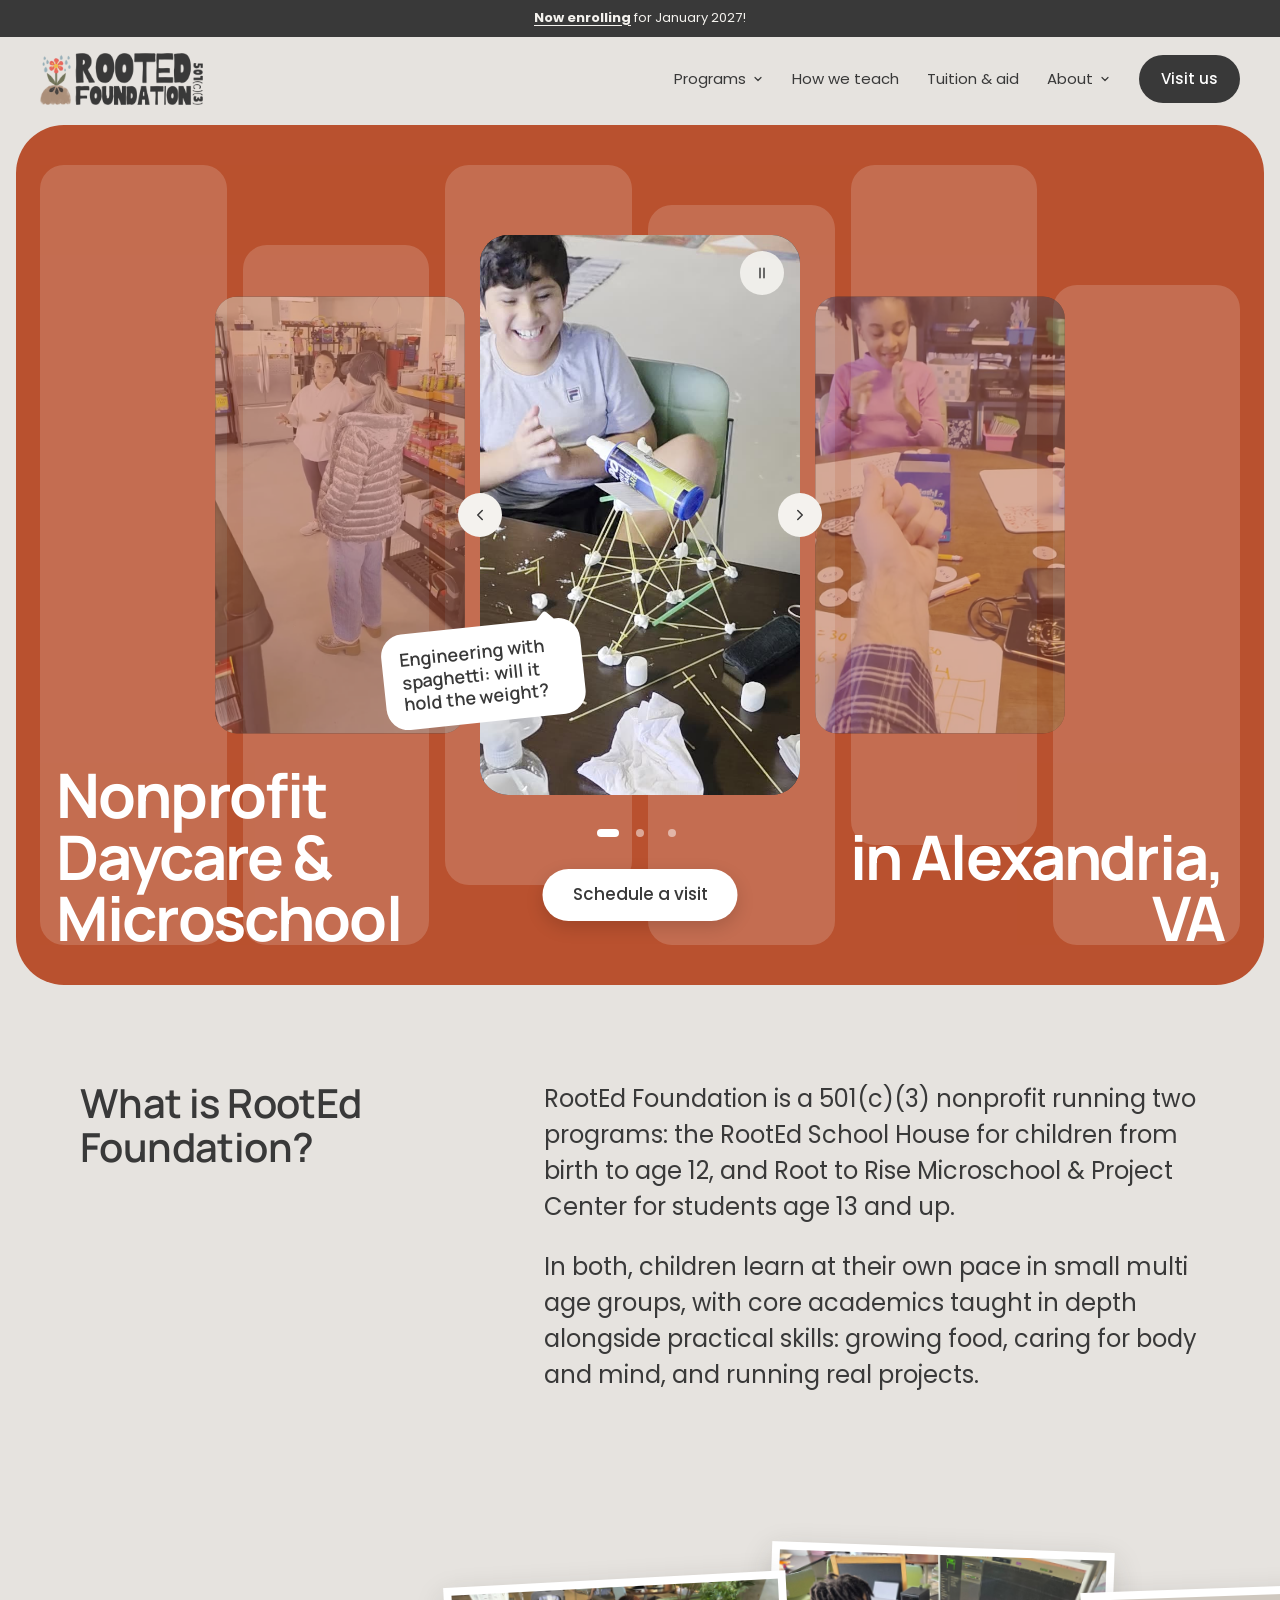
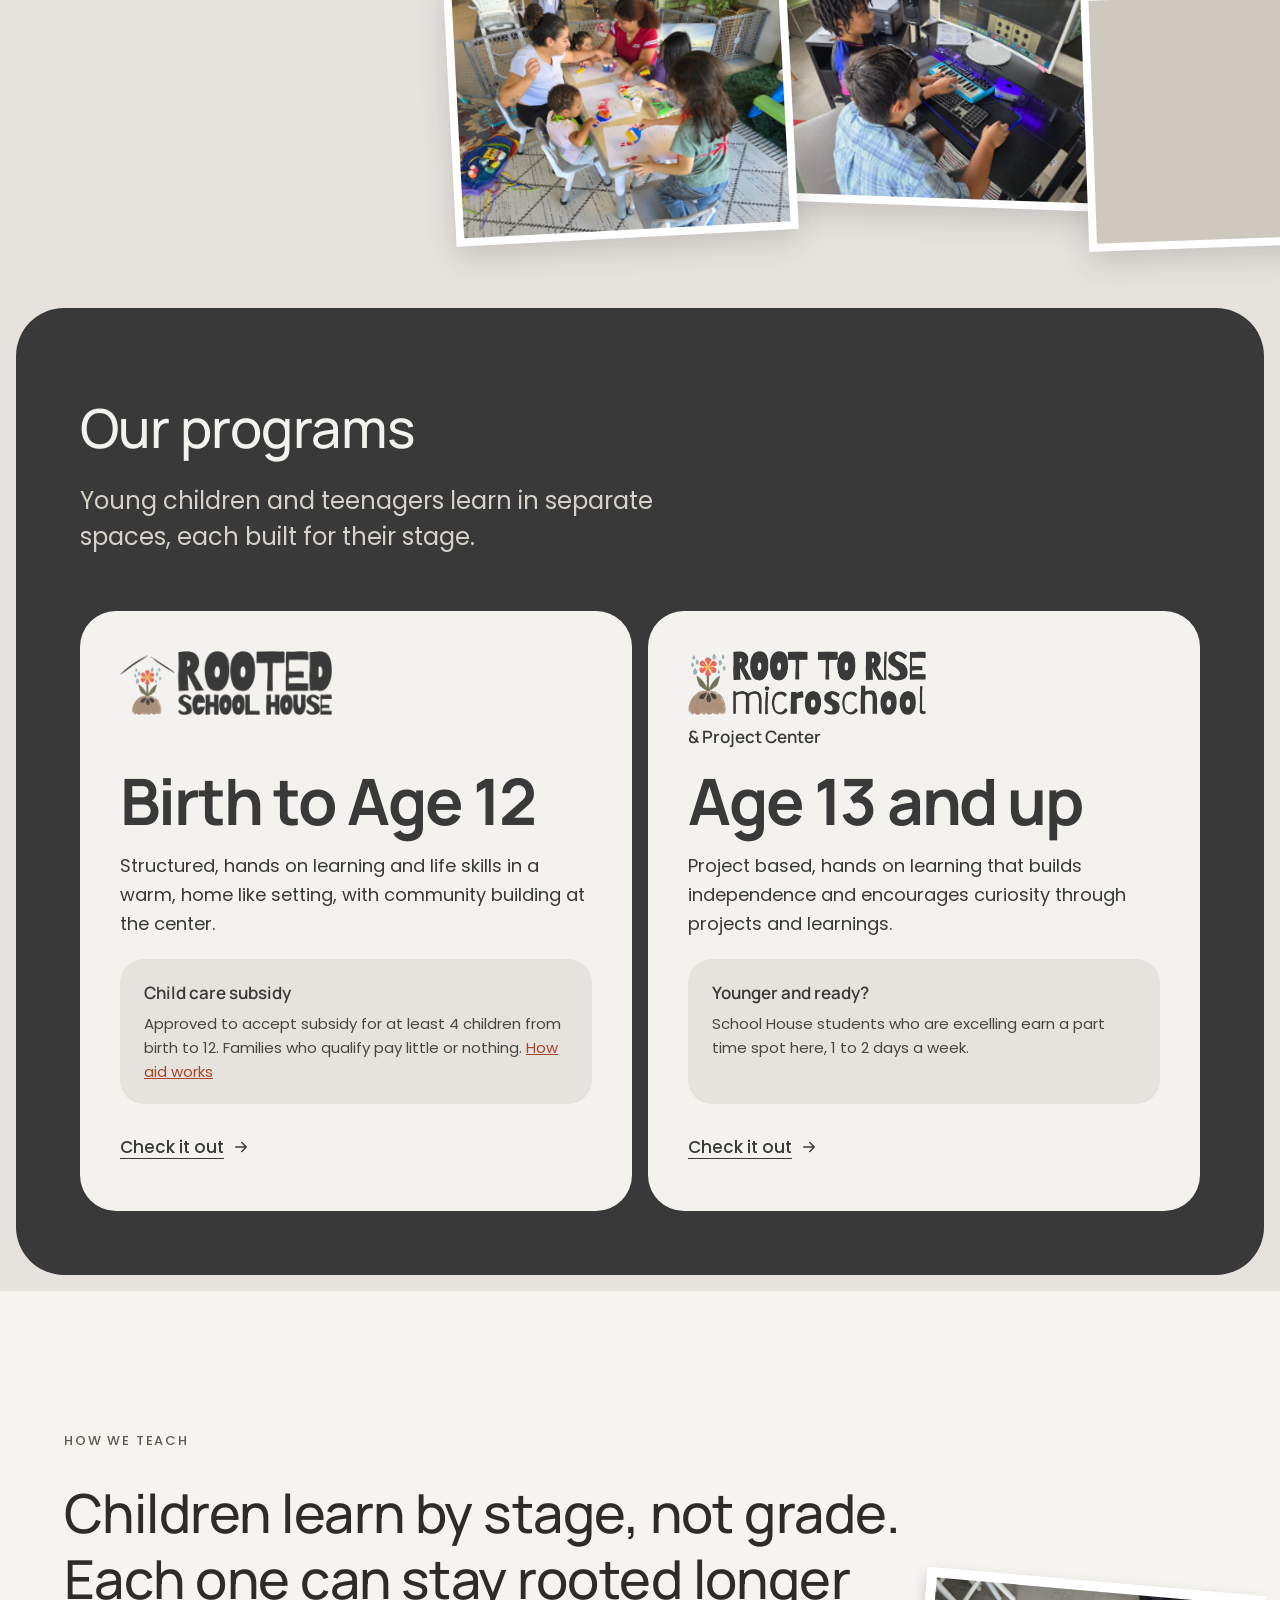
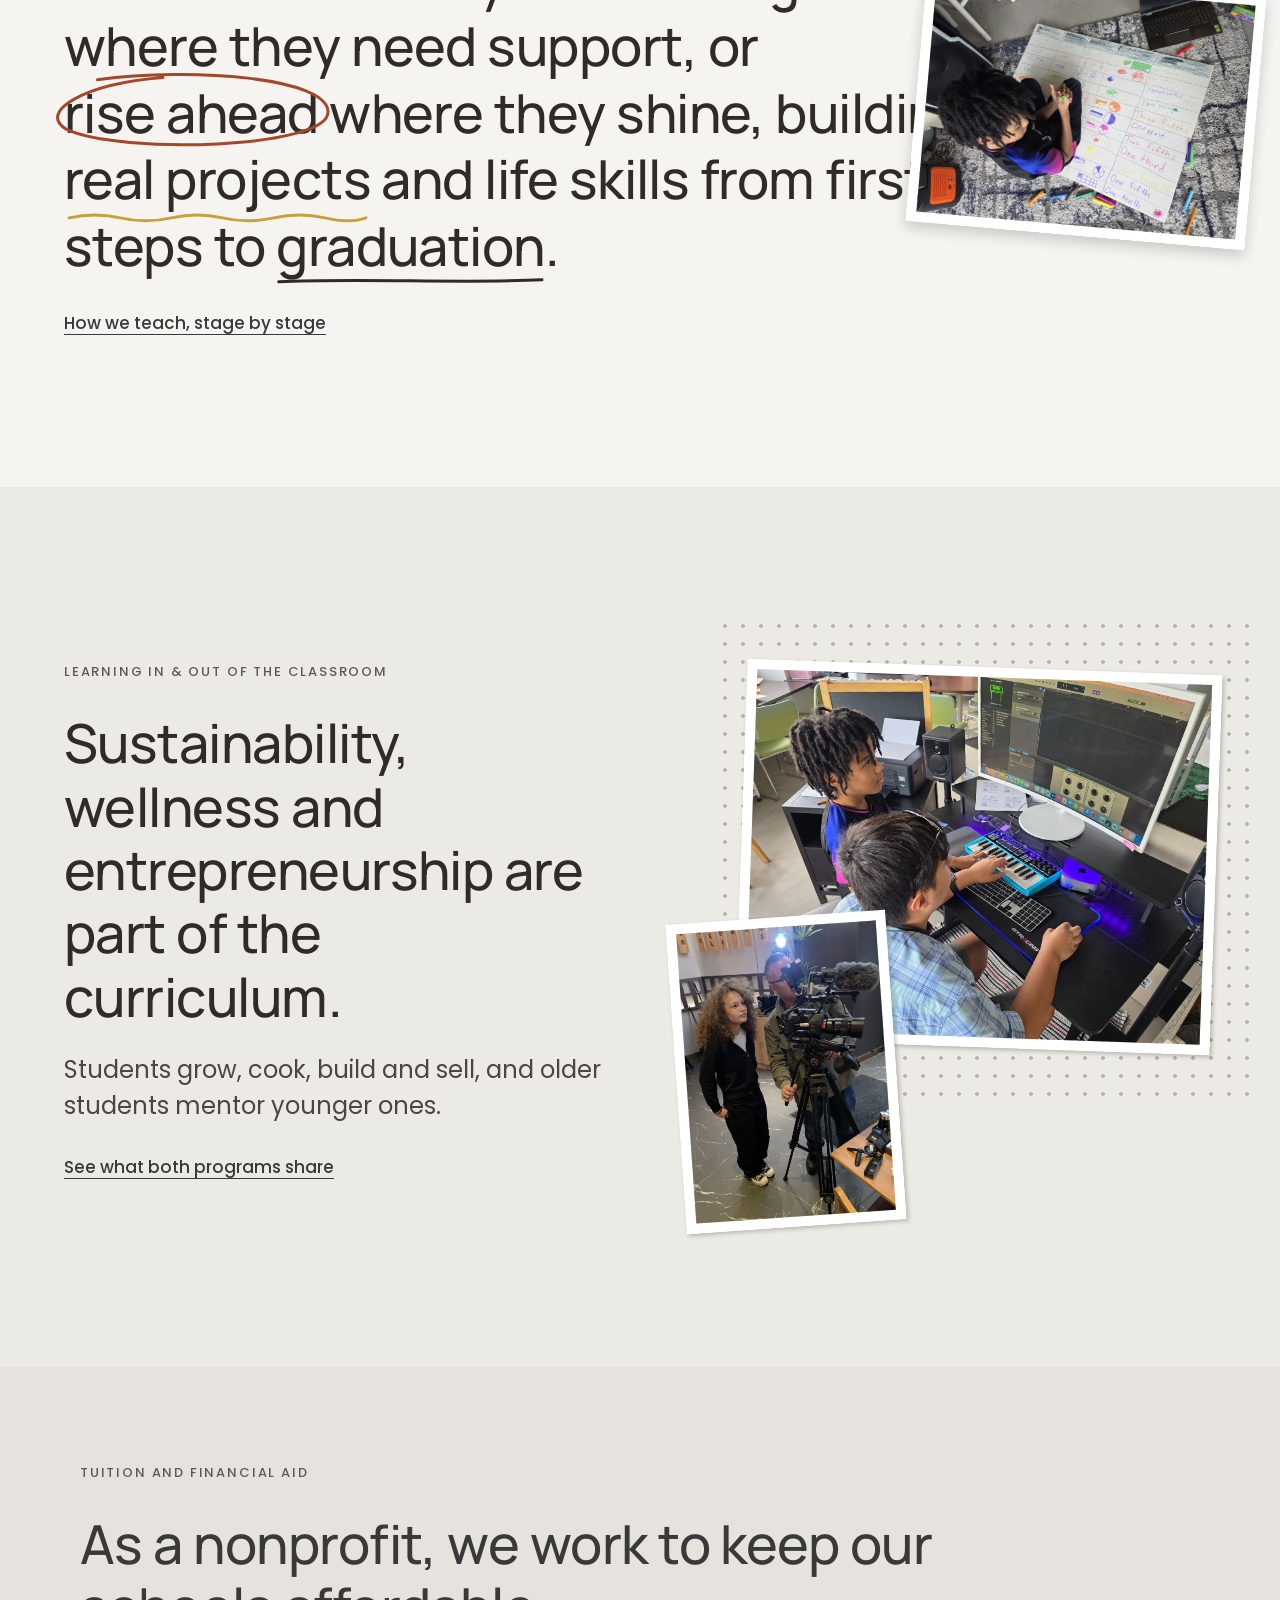
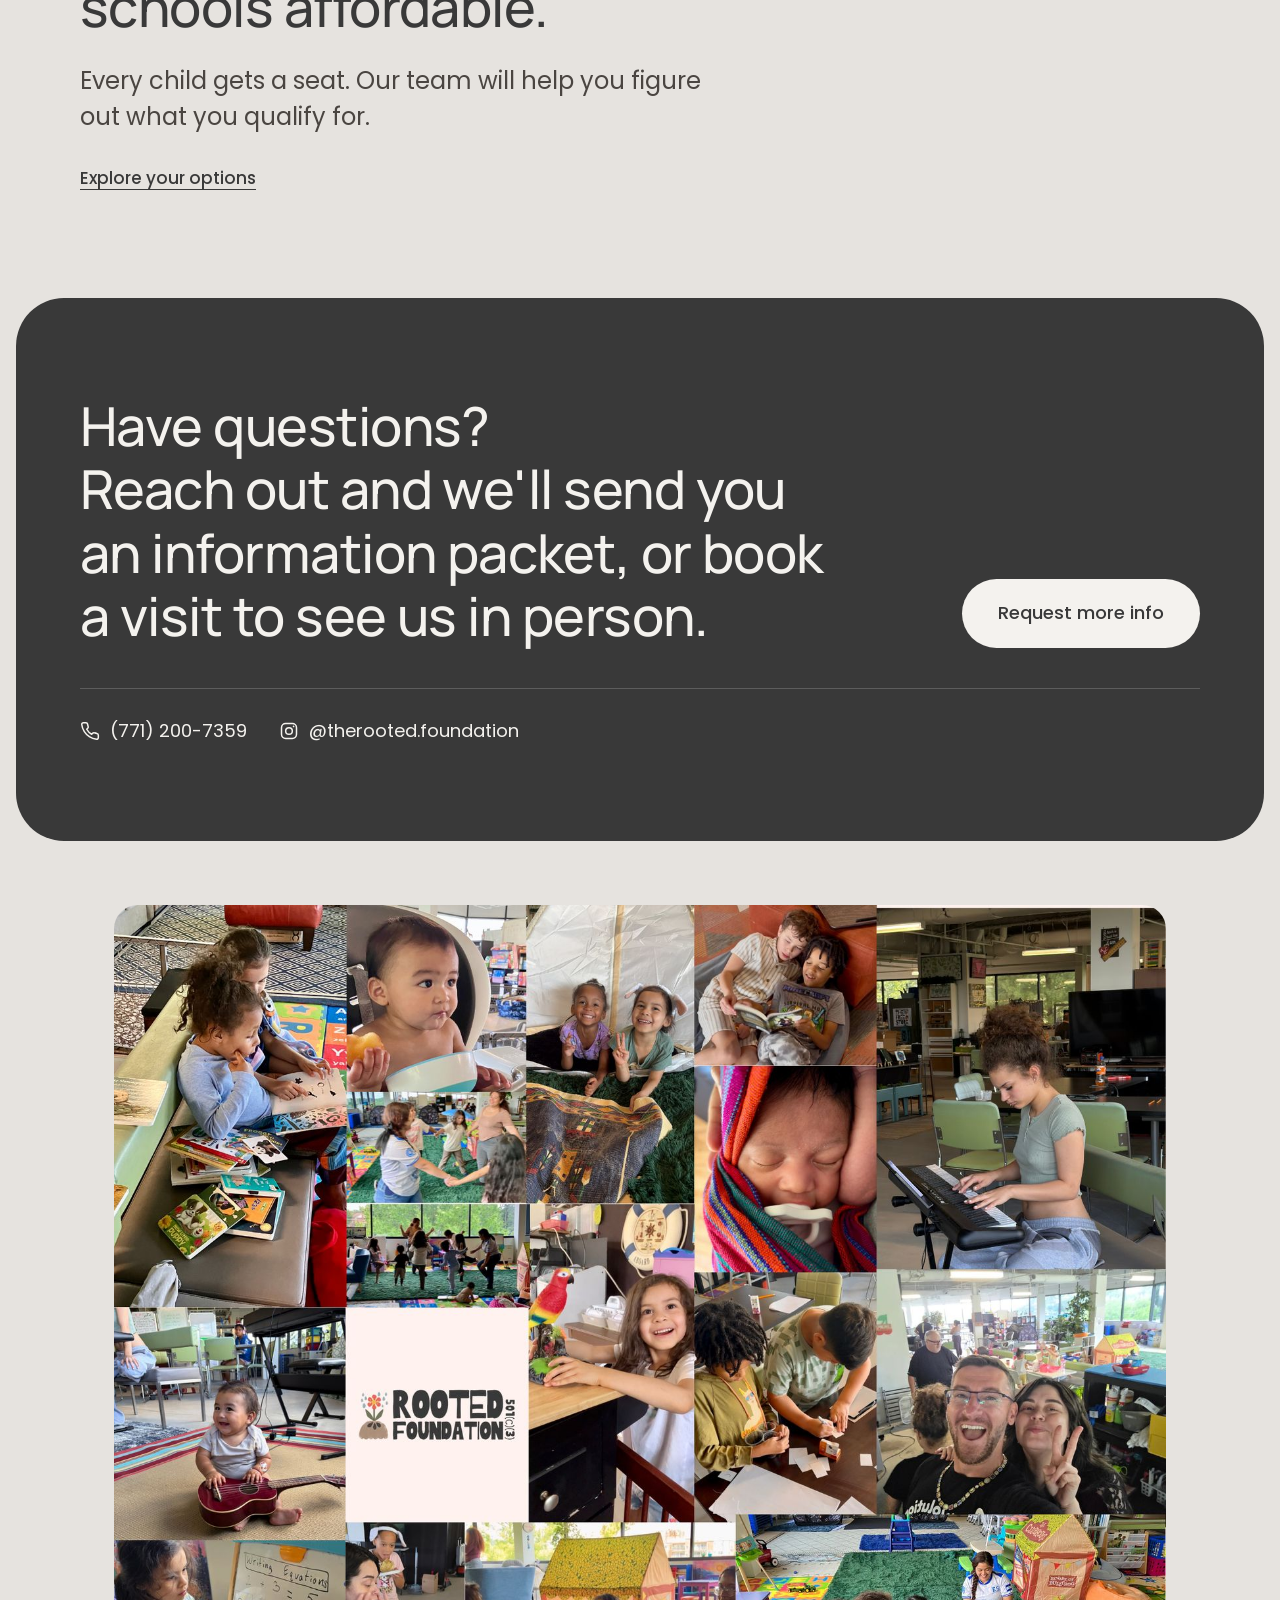
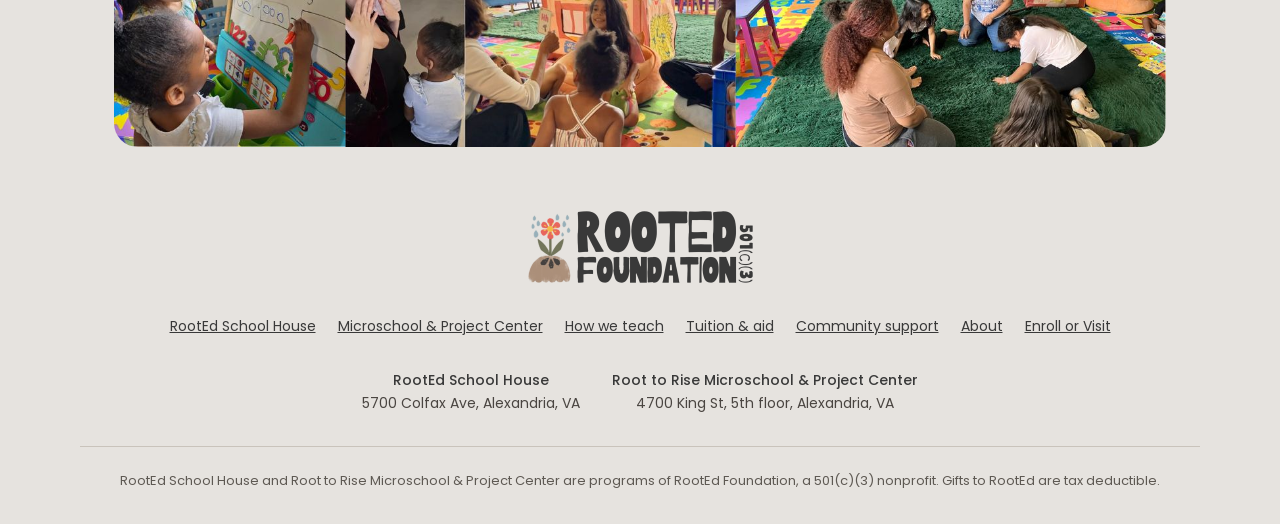
==== index.html @ 655a8e89 "Hero carousel: Community Free Store clip as the third slide Co-Authored-By: Claude Opus 5.5 <noreply" ====
<!doctype html>
<html lang="en">
<head>
<meta charset="utf-8">
<meta name="viewport" content="width=device-width, initial-scale=1">
<title>Nonprofit Daycare & Microschool in Alexandria, VA | RootEd Foundation</title>
<meta name="description" content="RootEd Foundation runs a nonprofit daycare and learning house (birth to 12) and a project-based microschool (13 and up) in Alexandria, VA. Subsidies and scholarships available. Now enrolling for January 2027.">
<link rel="canonical" href="https://rooted-foundation.org/">
<meta property="og:type" content="website">
<meta property="og:site_name" content="RootEd Foundation">
<meta property="og:locale" content="en_US">
<meta property="og:title" content="Nonprofit Daycare & Microschool in Alexandria, VA | RootEd Foundation">
<meta property="og:description" content="RootEd Foundation runs a nonprofit daycare and learning house (birth to 12) and a project-based microschool (13 and up) in Alexandria, VA. Subsidies and scholarships available. Now enrolling for January 2027.">
<meta property="og:url" content="https://rooted-foundation.org/">
<meta property="og:image" content="https://rooted-foundation.org/assets/og/home.jpg">
<meta property="og:image:width" content="1200">
<meta property="og:image:height" content="630">
<meta name="twitter:card" content="summary_large_image">
<meta name="theme-color" content="#E6E3DF">
<link rel="icon" type="image/png" href="/favicon.png">
<link rel="apple-touch-icon" href="/apple-touch-icon.png">
<link rel="preconnect" href="https://fonts.googleapis.com">
<link rel="preconnect" href="https://fonts.gstatic.com" crossorigin>
<link href="https://fonts.googleapis.com/css2?family=Manrope:wght@400;500;600;700;800&family=Poppins:wght@400;500&display=swap" rel="stylesheet">
<link rel="stylesheet" href="/site.css?v=17">
<script type="application/ld+json">
{
 "@context": "https://schema.org",
 "@graph": [
  {
   "@type": "NGO",
   "@id": "https://rooted-foundation.org/#org",
   "name": "RootEd Foundation",
   "url": "https://rooted-foundation.org/",
   "logo": "https://rooted-foundation.org/assets/foundation.png",
   "image": "https://rooted-foundation.org/assets/og/home.jpg",
   "description": "RootEd Foundation is a 501(c)(3) nonprofit in Alexandria, Virginia that runs RootEd School House (birth to 12) and Root to Rise Microschool & Project Center (13 and up).",
   "slogan": "Rooted in community. Rising in possibility.",
   "nonprofitStatus": "Nonprofit501c3",
   "areaServed": {
    "@type": "City",
    "name": "Alexandria, Virginia"
   },
   "subOrganization": [
    {
     "@id": "https://rooted-foundation.org/schoolhouse/#place"
    },
    {
     "@id": "https://rooted-foundation.org/microschool/#place"
    }
   ]
  },
  {
   "@type": [
    "ChildCare",
    "EducationalOrganization"
   ],
   "@id": "https://rooted-foundation.org/schoolhouse/#place",
   "name": "RootEd School House",
   "url": "https://rooted-foundation.org/schoolhouse/",
   "image": "https://rooted-foundation.org/assets/og/schoolhouse.jpg",
   "description": "Nonprofit daycare and learning house for children from birth to age 12 in Alexandria, VA. Montessori and Reggio Emilia inspired, opening January 4, 2027.",
   "address": {
    "@type": "PostalAddress",
    "streetAddress": "5700 Colfax Ave",
    "addressLocality": "Alexandria",
    "addressRegion": "VA",
    "addressCountry": "US"
   },
   "parentOrganization": {
    "@id": "https://rooted-foundation.org/#org"
   }
  },
  {
   "@type": "School",
   "@id": "https://rooted-foundation.org/microschool/#place",
   "name": "Root to Rise Microschool & Project Center",
   "url": "https://rooted-foundation.org/microschool/",
   "image": "https://rooted-foundation.org/assets/og/microschool.jpg",
   "description": "Project-based microschool for learners 13 and up in Alexandria, VA, run by the nonprofit RootEd Foundation.",
   "address": {
    "@type": "PostalAddress",
    "streetAddress": "4700 King St, 5th floor",
    "addressLocality": "Alexandria",
    "addressRegion": "VA",
    "addressCountry": "US"
   },
   "parentOrganization": {
    "@id": "https://rooted-foundation.org/#org"
   }
  },
  {
   "@type": "WebSite",
   "@id": "https://rooted-foundation.org/#website",
   "url": "https://rooted-foundation.org/",
   "name": "RootEd Foundation",
   "publisher": {
    "@id": "https://rooted-foundation.org/#org"
   }
  }
 ]
}
</script>
</head>
<body class="has-hero-cta">
<div class="draft"><a href="/visit/?info">Now enrolling</a> for January 2027!</div>
<div class="page">

<header class="site-header wrap">
  <a class="logo" href="/"><img src="/assets/foundation.png" alt="RootEd Foundation home" width="900" height="288"></a>
  <nav class="nav" aria-label="Main">
    <div class="nav-item has-menu">
      <button class="nav-top" type="button" aria-expanded="false" aria-controls="menu-programs">Programs <svg aria-hidden="true" width="12" height="12" viewBox="0 0 24 24" fill="none" stroke="currentColor" stroke-width="2.4" stroke-linecap="round" stroke-linejoin="round"><path d="M6 9l6 6 6-6"/></svg></button>
      <div class="nav-menu" id="menu-programs">
        <a href="/schoolhouse/"><strong>RootEd School House</strong><span>Birth to 12 · Daycare and learning house</span></a>
        <a href="/microschool/"><strong>Root to Rise Microschool &amp; Project Center</strong><span>13 and up · Project based learning</span></a>
      </div>
    </div>
    <a class="plain" href="/approach/">How we teach</a>
    <a class="plain" href="/tuition/">Tuition &amp; aid</a>
    <div class="nav-item has-menu">
      <button class="nav-top" type="button" aria-expanded="false" aria-controls="menu-about">About <svg aria-hidden="true" width="12" height="12" viewBox="0 0 24 24" fill="none" stroke="currentColor" stroke-width="2.4" stroke-linecap="round" stroke-linejoin="round"><path d="M6 9l6 6 6-6"/></svg></button>
      <div class="nav-menu" id="menu-about">
        <a href="/about/"><strong>About RootEd Foundation</strong><span>Mission, values and leadership</span></a>
        <a href="/community/"><strong>Community support</strong><span>Free store, counseling and more</span></a>
      </div>
    </div>
    <a class="btn nav-cta" href="/visit">Visit us</a>
    <button class="menu-toggle" type="button" aria-expanded="false" aria-controls="mobile-menu" aria-label="Menu"><svg aria-hidden="true" width="20" height="20" viewBox="0 0 24 24" fill="none" stroke="#393939" stroke-width="2" stroke-linecap="round"><path d="M4 7h16M4 12h16M4 17h16"/></svg></button>
  </nav>
  <div class="mobile-menu" id="mobile-menu" hidden>
    <div class="mm-group">
      <p class="mm-label">Programs</p>
      <a href="/schoolhouse/">RootEd School House<span>Birth to 12</span></a>
      <a href="/microschool/">Root to Rise Microschool &amp; Project Center<span>13 and up</span></a>
    </div>
    <div class="mm-group">
      <a href="/approach/">How we teach</a>
      <a href="/tuition/">Tuition &amp; aid</a>
    </div>
    <div class="mm-group">
      <p class="mm-label">About</p>
      <a href="/about/">About RootEd Foundation</a>
      <a href="/community/">Community support</a>
    </div>
    <a class="btn" href="/visit">Enroll or Visit</a>
  </div>
</header>

<main>
<section id="top" class="hero wrap" style="background-color:#B9512F">
  <div class="hero-bg" aria-hidden="true"><div></div><div style="margin-top:80px"></div><div style="margin-bottom:60px"></div><div style="margin-top:40px"></div><div style="margin-bottom:100px"></div><div style="margin-top:120px"></div></div>
  <div class="carousel" role="region" aria-roledescription="carousel" aria-label="A day at RootEd">
    <div id="clips"></div>
    <div id="bubbles" aria-live="polite"></div>
    <button class="ctrl prev" type="button" aria-label="Previous moment"><svg aria-hidden="true" width="18" height="18" viewBox="0 0 24 24" fill="none" stroke="#393939" stroke-width="2" stroke-linecap="round" stroke-linejoin="round"><path d="M15 6l-6 6 6 6"/></svg></button>
    <button class="ctrl next" type="button" aria-label="Next moment"><svg aria-hidden="true" width="18" height="18" viewBox="0 0 24 24" fill="none" stroke="#393939" stroke-width="2" stroke-linecap="round" stroke-linejoin="round"><path d="M9 6l6 6-6 6"/></svg></button>
    <button class="ctrl pause" type="button" aria-label="Pause slideshow"><svg aria-hidden="true" width="16" height="16" viewBox="0 0 24 24" fill="none" stroke="#393939" stroke-width="2.2" stroke-linecap="round"><path d="M9 5v14M15 5v14"/></svg></button>
    <div class="dots" id="dots"></div>
  </div>
  <a class="btn-light hero-cta" id="hero-cta" href="/visit">Schedule a visit</a>
  <h1 class="hero-words">
    <span class="big left">Nonprofit Daycare &amp; Microschool</span>
    <span class="big right">in Alexandria, VA</span>
  </h1>
</section>

<section class="section wrap what">
  <div class="split">
    <div class="lead what-lead">
      <h2 class="h-l">What is RootEd Foundation?</h2>
    </div>
    <div class="body">
      <p class="big">RootEd Foundation is a 501(c)(3) nonprofit running two programs: the RootEd School House for children from birth to age 12, and Root to Rise Microschool &amp; Project Center for students age 13 and up.</p>
      <p class="big">In both, children learn at their own pace in small multi age groups, with core academics taught in depth alongside practical skills: growing food, caring for body and mind, and running real projects.</p>
    </div>
  </div>
</section>

<section class="strip" id="strip" aria-label="Photos from RootEd">
  <div class="strip-track" id="strip-track">
    <figure class="strip-card" style="--r:-3deg;--y:18px"><img class="zoom" src="/assets/photos/painting.jpg" alt="Young children painting together around a low table with a teacher" width="1600" height="1200" loading="lazy" decoding="async"></figure>
    <figure class="strip-card" style="--r:2deg;--y:-14px"><img class="zoom" src="/assets/photos/music.jpg" alt="Two students producing music on a keyboard and computer" width="1600" height="1200" loading="lazy" decoding="async"></figure>
    <figure class="strip-card" style="--r:-2deg;--y:26px"><img class="zoom" src="/assets/photos/phonics.jpg" alt="A teacher reading with a small group of children" width="1600" height="1200" loading="lazy" decoding="async"></figure>
    <figure class="strip-card" style="--r:3deg;--y:-6px"><img class="zoom" src="/assets/photos/building.jpg" alt="Two students building a spaghetti and marshmallow structure" width="1600" height="1200" loading="lazy" decoding="async"></figure>
    <figure class="strip-card" style="--r:-4deg;--y:10px"><img class="zoom" src="/assets/photos/toddlers.jpg" alt="Toddlers and a teacher on the mats in the emPOWER Kids gym" width="1600" height="1200" loading="lazy" decoding="async"></figure>
    <figure class="strip-card" style="--r:2deg;--y:-18px"><img class="zoom" src="/assets/photos/fractions.jpg" alt="A student making a fractions and decimals poster" width="1600" height="1200" loading="lazy" decoding="async"></figure>
    <figure class="strip-card" style="--r:-2deg;--y:22px"><img class="zoom" src="/assets/photos/math.jpg" alt="A smiling child working on a math worksheet" width="1600" height="1200" loading="lazy" decoding="async"></figure>
    <figure class="strip-card" style="--r:3deg;--y:-8px"><img class="zoom" src="/assets/photos/multiply.jpg" alt="Students playing a multiplication game at a round table" width="1600" height="900" loading="lazy" decoding="async"></figure>
    <figure class="strip-card" style="--r:-3deg;--y:14px"><img class="zoom" src="/assets/photos/sh-exterior.jpg" alt="RootEd School House at 5700 Colfax Ave, Alexandria, VA" width="1600" height="996" loading="lazy" decoding="async"></figure>
  </div>
</section>

<section id="programs" class="programs wrap">
  <div class="programs-head on-dark">
    <h2 class="sec-statement">Our programs</h2>
    <p class="sec-body">Young children and teenagers learn in separate spaces, each built for their stage.</p>
  </div>
  <div class="branches">
    <article class="branch">
      <div class="logo-block"><h3><img src="/assets/schoolhouse.png" alt="RootEd School House" width="900" height="272"></h3></div>
      <p class="age">Birth to Age 12</p>
      <p class="desc">Structured, hands on learning and life skills in a warm, home like setting, with community building at the center.</p>
      <div class="callout">
        <h4>Child care subsidy</h4>
        <p>Approved to accept subsidy for at least 4 children from birth to 12. Families who qualify pay little or nothing. <a href="/tuition/">How aid works</a></p>
      </div>
      <a class="more" href="/schoolhouse/">Check it out <svg aria-hidden="true" width="18" height="18" viewBox="0 0 24 24" fill="none" stroke="currentColor" stroke-width="2" stroke-linecap="round" stroke-linejoin="round"><path d="M5 12h14M13 6l6 6-6 6"/></svg></a>
    </article>
    <article class="branch">
      <div class="logo-block"><h3><img src="/assets/microschool.png" alt="Root to Rise Microschool &amp; Project Center" width="900" height="242"></h3><p class="sub">&amp; Project Center</p></div>
      <p class="age">Age 13 and up</p>
      <p class="desc">Project based, hands on learning that builds independence and encourages curiosity through projects and learnings.</p>
      <div class="callout">
        <h4>Younger and ready?</h4>
        <p>School House students who are excelling earn a part time spot here, 1 to 2 days a week.</p>
      </div>
      <a class="more" href="/microschool/">Check it out <svg aria-hidden="true" width="18" height="18" viewBox="0 0 24 24" fill="none" stroke="currentColor" stroke-width="2" stroke-linecap="round" stroke-linejoin="round"><path d="M5 12h14M13 6l6 6-6 6"/></svg></a>
    </article>
  </div>
</section>

<section id="approach" class="teach2" aria-labelledby="teach-title">
  <div class="t2-band t2-statement">
    <div class="t2-inner">
      <h2 id="teach-title" class="t2-eyebrow">How we teach</h2>
      <p class="t2-quote">Children learn by stage, not grade. Each one can stay rooted longer where they need support, or <span class="t2-mark t2-circle">rise ahead<svg aria-hidden="true" viewBox="0 0 200 80" preserveAspectRatio="none" fill="none"><path d="M34 10 C 100 -2, 196 8, 196 40 C 196 74, 50 80, 12 56 C -8 40, 24 14, 80 8" stroke="#A4472A" stroke-width="3" stroke-linecap="round" vector-effect="non-scaling-stroke"/></svg></span> where they shine, building <span class="t2-mark t2-squig">real projects<svg aria-hidden="true" viewBox="0 0 120 12" preserveAspectRatio="none" fill="none"><path d="M2 7 Q 12 1, 22 7 T 42 7 T 62 7 T 82 7 T 102 7 T 118 7" stroke="#C9A13B" stroke-width="3" stroke-linecap="round" vector-effect="non-scaling-stroke"/></svg></span> and life skills from first steps to <span class="t2-mark t2-under">graduation<svg aria-hidden="true" viewBox="0 0 200 10" preserveAspectRatio="none" fill="none"><path d="M2 6 C 60 2, 140 8, 198 4" stroke="#2E2B29" stroke-width="3" stroke-linecap="round" vector-effect="non-scaling-stroke"/></svg></span>.</p>
      <p class="t2-more"><a class="more" href="/approach/">How we teach, stage by stage</a></p>
      <img class="t2-feature" src="/assets/photos/fractions-chart.jpg" alt="A student sitting on a rug beside a hand-drawn poster that matches decimals, percentages, fractions, pictures and words" width="1600" height="1200" loading="lazy" decoding="async">
    </div>
  </div>
  <div class="t2-band t2-inout">
    <div class="t2-inner t2-grid">
      <div class="t2-copy">
        
        <h3 class="sec-eyebrow">Learning in &amp; out of the classroom</h3>
        <p class="sec-statement">Sustainability, wellness and entrepreneurship are part of the curriculum.</p>
        <p class="sec-body">Students grow, cook, build and sell, and older students mentor younger ones.</p>
        <p class="t2-more"><a class="more" href="/approach/">See what both programs share</a></p>
      </div>
      <div class="t2-photos">
        <div class="t2-dots" aria-hidden="true"></div>
        <img class="t2-pol t2-p1" src="/assets/photos/music.jpg" alt="Two students producing music on a keyboard and computer" width="1600" height="1200" loading="lazy" decoding="async">
        <img class="t2-pol t2-p2" src="/assets/photos/nbc-filming.jpg" alt="A student watching an NBC4 Washington camera operator set up a shot" width="675" height="1200" loading="lazy" decoding="async">
      </div>
    </div>
  </div>
</section>

<section id="tuition" class="section wrap">
  <div class="tuition-head" style="margin-bottom:0">
    <h2 class="sec-eyebrow">Tuition and financial aid</h2>
    <p class="sec-statement">As a nonprofit, we work to keep our schools affordable.</p>
    <p class="sec-body">Every child gets a seat. Our team will help you figure out what you qualify for.</p>
    <p class="t2-more"><a class="more" href="/tuition/">Explore your options</a></p>
  </div>
</section>

<section id="visit" class="visit wrap">
  <div class="visit-top">
    <h2>Have questions?<br>Reach out and we'll send you an information packet, or book a visit to see us in person.</h2>
    <a class="btn-light" href="/visit/?info">Request more info</a>
  </div>
  <div class="visit-contact">
    <a href="tel:+17712007359"><svg aria-hidden="true" width="20" height="20" viewBox="0 0 24 24" fill="none" stroke="currentColor" stroke-width="1.8" stroke-linecap="round" stroke-linejoin="round"><path d="M22 16.9v3a2 2 0 0 1-2.2 2 19.8 19.8 0 0 1-8.6-3.1 19.5 19.5 0 0 1-6-6A19.8 19.8 0 0 1 2.1 4.2 2 2 0 0 1 4.1 2h3a2 2 0 0 1 2 1.7c.1 1 .4 1.9.7 2.8a2 2 0 0 1-.5 2.1L8 9.9a16 16 0 0 0 6 6l1.3-1.3a2 2 0 0 1 2.1-.4c.9.3 1.8.6 2.8.7a2 2 0 0 1 1.7 2z"/></svg>(771) 200-7359</a>
    <a href="https://www.instagram.com/therooted.foundation/" target="_blank" rel="noopener"><svg aria-hidden="true" width="20" height="20" viewBox="0 0 24 24" fill="none" stroke="currentColor" stroke-width="1.8" stroke-linecap="round" stroke-linejoin="round"><rect x="3" y="3" width="18" height="18" rx="5"/><circle cx="12" cy="12" r="4"/><circle cx="17.5" cy="6.5" r="1" fill="currentColor" stroke="none"/></svg>@therooted.foundation</a>
  </div>
</section>



</main>

<div class="collage-band"><img src="/assets/photos/community-collage.jpg" alt="A collage of RootEd students, babies and teachers reading, painting, making music and playing together, with the RootEd Foundation logo in the center" width="1600" height="1280" loading="lazy" decoding="async"></div>

<footer class="footer wrap">
  <a href="/"><img src="/assets/foundation.png" alt="RootEd Foundation home" width="900" height="288" loading="lazy"></a>
  <nav aria-label="Footer">
    <a href="/schoolhouse/">RootEd School House</a>
    <a href="/microschool/">Microschool &amp; Project Center</a>
    <a href="/approach/">How we teach</a>
    <a href="/tuition/">Tuition &amp; aid</a>
    <a href="/community/">Community support</a>
    <a href="/about/">About</a>
    <a href="/visit">Enroll or Visit</a>
  </nav>
  <address>
    <span><strong>RootEd School House</strong>5700 Colfax Ave, Alexandria, VA</span>
    <span><strong>Root to Rise Microschool &amp; Project Center</strong>4700 King St, 5th floor, Alexandria, VA</span>
  </address>
  <p class="fine">RootEd School House and Root to Rise Microschool &amp; Project Center are programs of RootEd Foundation, a 501(c)(3) nonprofit. Gifts to RootEd are tax deductible.</p>
</footer>
</div>

<script>
(function(){
  var reduce = window.matchMedia('(prefers-reduced-motion: reduce)').matches;
  var mq = window.matchMedia('(max-width: 820px)');

  /* ---------- Hero carousel ---------- */
  var data = [
    { label:'engineering challenge', blurb:'Engineering with spaghetti: will it hold the weight?', color:'#B9512F', video:'/assets/videos/engineering.mp4', poster:'/assets/videos/engineering.jpg' },
    { label:'multiplication game', blurb:'Learning multiplication by playing, not memorizing', color:'#4F6B3A', video:'/assets/videos/multiplication.mp4', poster:'/assets/videos/multiplication.jpg' },
    { label:'community free store', blurb:'Our Community Free Store, featured on NBC4', color:'#7A5A2E', video:'/assets/videos/free-store.mp4', poster:'/assets/videos/free-store.jpg' }
    // To add a slide: drop the .mp4 and a poster .jpg in assets/videos/ and add a line here.
  ];
  var hero = document.getElementById('top');
  var clipsEl = document.getElementById('clips');
  var bubblesEl = document.getElementById('bubbles');
  var dotsEl = document.getElementById('dots');
  var idx = 0, playing = !reduce, timer = null;
  var clips = [], bubbles = [], dots = [];

  data.forEach(function(d, i){
    var c = document.createElement('button');
    c.type = 'button'; c.className = 'clip';
    c.setAttribute('aria-label', 'Show ' + d.label);
    c.innerHTML = d.video
      ? '<video src="' + d.video + '" poster="' + d.poster + '" muted loop playsinline preload="metadata"' + (reduce ? '' : ' autoplay') + ' aria-hidden="true"></video>'
      : '<span>Video: ' + d.label + '</span>';
    c.addEventListener('click', function(){ go(i); });
    clipsEl.appendChild(c); clips.push(c);
    var b = document.createElement('p');
    b.className = 'bubble'; b.textContent = d.blurb;
    bubblesEl.appendChild(b); bubbles.push(b);
    var t = document.createElement('button');
    t.type = 'button'; t.setAttribute('aria-label', 'Show ' + d.label);
    t.innerHTML = '<span></span>';
    t.addEventListener('click', function(){ go(i); });
    dotsEl.appendChild(t); dots.push(t);
  });

  function layout(){
    var small = mq.matches;
    var near = small ? 230 : 300, far = small ? 400 : 520;
    clips.forEach(function(c, i){
      var n = data.length, half = Math.floor(n / 2); var o = i - idx; if (o > half) o -= n; if (o < -half) o += n;
      var a = Math.abs(o), sign = o > 0 ? 1 : -1;
      var x = a === 0 ? 0 : sign * (a === 1 ? near : far);
      var s = a === 0 ? 1 : (a === 1 ? 0.78 : 0.6);
      c.style.transform = 'translateX(' + x + 'px) scale(' + s + ')';
      c.style.opacity = a === 0 ? 1 : (a === 1 ? 0.5 : 0);
      c.style.zIndex = a === 0 ? 5 : (a === 1 ? 3 : 1);
      c.setAttribute('aria-label', a === 0 ? 'Now showing: ' + data[i].label : 'Show ' + data[i].label);
      c.tabIndex = a <= 1 ? 0 : -1;
      bubbles[i].classList.toggle('on', a === 0);
      bubbles[i].setAttribute('aria-hidden', a === 0 ? 'false' : 'true');
      dots[i].setAttribute('aria-current', a === 0 ? 'true' : 'false');
    });
    hero.style.backgroundColor = data[idx].color;
  }
  function go(i){ var n = data.length; idx = ((i % n) + n) % n; layout(); restart(); }
  // Advance after the current video plays through once; slides without video wait 6s.
  var shownIdx = -1, endedHandler = null;
  function restart(){
    clearInterval(timer); clearTimeout(timer);
    var cur = clips[idx].querySelector('video');
    clips.forEach(function(c, i){ var v = c.querySelector('video'); if (!v) return; v.loop = !(i === idx && playing); if (i !== idx && v.paused && !reduce) { var q = v.play(); if (q && q.catch) q.catch(function(){}); } });
    if (endedHandler && endedHandler.v) endedHandler.v.removeEventListener('ended', endedHandler);
    endedHandler = null;
    var fresh = shownIdx !== idx; shownIdx = idx;
    if (!playing) return;
    if (!cur) { timer = setTimeout(function(){ go(idx + 1); }, 6000); return; }
    if (fresh) { try { cur.currentTime = 0; } catch (e) {} }
    var p = cur.play(); if (p && p.catch) p.catch(function(){});
    endedHandler = function(){ go(idx + 1); }; endedHandler.v = cur;
    cur.addEventListener('ended', endedHandler);
    // Fallback if the browser won't play it (e.g. low-power mode): move on after its length.
    var wait = function(){ var d = isFinite(cur.duration) && cur.duration > 0 ? cur.duration : 20; return (d - (cur.currentTime || 0)) * 1000 + 2500; };
    timer = setTimeout(function(){ if (cur.paused) go(idx + 1); else timer = setTimeout(function(){ go(idx + 1); }, wait()); }, wait());
  }
  document.querySelector('.ctrl.prev').addEventListener('click', function(){ go(idx - 1); });
  document.querySelector('.ctrl.next').addEventListener('click', function(){ go(idx + 1); });
  var pauseBtn = document.querySelector('.ctrl.pause');
  var pauseIcon = pauseBtn.innerHTML;
  var playIcon = '<svg aria-hidden="true" width="16" height="16" viewBox="0 0 24 24" fill="#393939"><path d="M8 5l11 7-11 7z"/></svg>';
  function setPauseUi(){ pauseBtn.innerHTML = playing ? pauseIcon : playIcon; pauseBtn.setAttribute('aria-label', playing ? 'Pause slideshow' : 'Play slideshow'); }
  pauseBtn.addEventListener('click', function(){ playing = !playing; setPauseUi(); restart(); });
  // swipe on touch
  var sx = null;
  clipsEl.addEventListener('touchstart', function(e){ sx = e.touches[0].clientX; }, { passive:true });
  clipsEl.addEventListener('touchend', function(e){ if (sx === null) return; var dx = e.changedTouches[0].clientX - sx; if (Math.abs(dx) > 40) go(idx + (dx < 0 ? 1 : -1)); sx = null; });
  mq.addEventListener('change', layout);
  if (data.length < 2) { ['.ctrl.prev','.ctrl.next'].forEach(function(q){ document.querySelector(q).hidden = true; }); dotsEl.hidden = true; }
  setPauseUi(); layout(); restart();

  /* ---------- Header button appears once the hero's "Schedule a visit" scrolls away ---------- */
  var heroCta = document.getElementById('hero-cta');
  var hdr = document.querySelector('.site-header');
  if (heroCta) {
    var ctaTick = false;
    var checkCta = function(){
      ctaTick = false;
      var passed = heroCta.getBoundingClientRect().bottom < (hdr ? hdr.getBoundingClientRect().bottom : 0);
      document.body.classList.toggle('cta-passed', passed);
    };
    window.addEventListener('scroll', function(){ if (!ctaTick) { ctaTick = true; requestAnimationFrame(checkCta); } }, { passive:true });
    window.addEventListener('resize', checkCta);
    checkCta();
  }

  /* ---------- Photo strip: slides sideways as the page scrolls ---------- */
  var strip = document.getElementById('strip');
  var track = document.getElementById('strip-track');
  if (strip && track && !reduce) {
    var stripTick = false;
    var moveStrip = function(){
      stripTick = false;
      var r = strip.getBoundingClientRect(), vh = window.innerHeight, vw = strip.clientWidth;
      var t = Math.max(0, Math.min(1, (vh - r.top) / (vh + r.height)));
      var start = vw * 0.35, end = -(track.scrollWidth - vw * 0.65);
      track.style.transform = 'translate3d(' + (start + (end - start) * t).toFixed(1) + 'px,0,0)';
    };
    window.addEventListener('scroll', function(){ if (!stripTick) { stripTick = true; requestAnimationFrame(moveStrip); } }, { passive:true });
    window.addEventListener('resize', moveStrip);
    moveStrip();
  } else if (strip) { strip.classList.add('is-static'); }

  /* ---------- Program dialogs ---------- */
  document.querySelectorAll('[data-open]').forEach(function(btn){
    var d = document.getElementById(btn.getAttribute('data-open'));
    btn.addEventListener('click', function(){ d.showModal(); });
    d.querySelector('[data-close]').addEventListener('click', function(){ d.close(); });
    d.addEventListener('click', function(e){ if (e.target === d) d.close(); });
    d.addEventListener('close', function(){ btn.focus(); });
  });
})();
</script>
<script>
/* Hand-drawn marks (circle, squiggle, underline) draw themselves in as they scroll into view. */
(function(){
  if(!('IntersectionObserver' in window)) return;
  if(window.matchMedia && matchMedia('(prefers-reduced-motion: reduce)').matches) return;
  function len(path){
    // Non-scaling strokes dash in screen pixels, so measure the path on screen.
    if(getComputedStyle(path).vectorEffect!=='non-scaling-stroke') return path.getTotalLength();
    var m=path.getScreenCTM(), L=path.getTotalLength(), n=48, d=0, prev=null;
    for(var i=0;i<=n;i++){
      var pt=path.getPointAtLength(L*i/n), x=m.a*pt.x+m.c*pt.y+m.e, y=m.b*pt.x+m.d*pt.y+m.f;
      if(prev) d+=Math.hypot(x-prev[0],y-prev[1]);
      prev=[x,y];
    }
    return d;
  }
  function hide(path){
    var l=Math.ceil(len(path))+2;
    path.style.transition='none';
    path.style.strokeDasharray=l+' '+l;
    path.style.strokeDashoffset=l;
  }
  function draw(path,delay,dur){
    path.getBoundingClientRect();
    path.style.transition='stroke-dashoffset '+dur+'ms cubic-bezier(.65,0,.35,1) '+delay+'ms';
    path.style.strokeDashoffset='0';
    path.addEventListener('transitionend',function done(){
      path.removeEventListener('transitionend',done);
      path.style.transition=path.style.strokeDasharray=path.style.strokeDashoffset='';
    });
  }
  var groups=[];
  var quote=document.querySelector('.t2-quote');
  if(quote) groups.push({el:quote, paths:[].slice.call(quote.querySelectorAll('.t2-mark svg path')), durs:[900,700,600], gap:350});
  groups.forEach(function(g){ g.paths.forEach(hide); });
  var io=new IntersectionObserver(function(entries){
    entries.forEach(function(e){
      if(!e.isIntersecting) return;
      var g=groups.filter(function(x){return x.el===e.target;})[0]; if(!g) return;
      io.unobserve(e.target);
      var t=250;
      g.paths.forEach(function(p,i){ var d=g.durs[i]||600; hide(p); draw(p,t,d); t+=d+g.gap; });
    });
  },{threshold:0.5, rootMargin:'0px 0px -10% 0px'});
  groups.forEach(function(g){ io.observe(g.el); });
})();
</script>
<script src="/site.js?v=4" defer></script>
</body>
</html>
---- site.css ----
:root{
  --ground:#E6E3DF; --paper:#F4F2EE; --ink:#393939; --ink-2:#4A4541; --muted:#5E5953;
  --line:#C9C3BB; --line-2:#D6D1CA; --dark:#2E2B29; --link:#A4472A;
  --display:Manrope, system-ui, sans-serif; --body:Poppins, system-ui, sans-serif;
}
*{box-sizing:border-box}
html{scroll-behavior:smooth}
body{margin:0;background:var(--ground);color:var(--ink);font-family:var(--body);font-size:17px;line-height:1.6}
a{color:var(--link)} a:hover{color:#7E3519}
img{display:block;max-width:100%}
h1,h2,h3,h4{font-family:var(--display);font-weight:600;margin:0}
p{margin:0}
.wrap{max-width:1360px;margin:0 auto}
.page{padding:0 16px;overflow-x:clip} /* clip keeps the sticky header working; stops the header divider from widening the page */
.draft{background:var(--ink);color:var(--paper);font-size:13px;text-align:center;padding:8px 16px}
.draft a{color:inherit;font-weight:700;text-decoration:underline;text-underline-offset:3px}
.btn{display:inline-block;background:var(--ink);color:#fff;text-decoration:none;padding:12px 22px;border-radius:999px;font-weight:500}
.btn:hover{color:#fff;background:#222}

/* Header */
.site-header{display:flex;align-items:center;justify-content:space-between;gap:16px;padding:16px 24px 20px}
/* Sticky header: stays on top while scrolling. Background bleeds to the screen edges. */
:root{--header-h:92px}
html{scroll-padding-top:var(--header-h)}
.site-header{position:sticky;top:0;z-index:50;background:var(--ground)}
.site-header::before{content:"";position:absolute;top:0;bottom:0;left:-100vmax;right:-100vmax;background:var(--ground);z-index:-1}
.site-header::after{content:"";position:absolute;left:-100vmax;right:-100vmax;bottom:0;height:1px;background:rgba(57,57,57,.12);opacity:0;transition:opacity .2s ease}
.site-header.is-stuck::after{opacity:1}
.site-header .logo img{height:52px;width:auto}
.nav{display:flex;align-items:center;gap:28px;font-size:15px}
.nav a.plain{color:var(--ink);text-decoration:none}
.nav a.plain:hover{text-decoration:underline;text-underline-offset:4px}

/* Hero */
.hero{position:relative;overflow:hidden;border-radius:48px;color:#fff;min-height:800px;padding:40px 40px 36px;display:flex;flex-direction:column;transition:background-color .6s ease}
.hero-bg{position:absolute;inset:40px 24px;display:grid;grid-template-columns:repeat(6,minmax(0,1fr));gap:16px;opacity:.16;pointer-events:none}
.hero-bg div{background:#fff;border-radius:24px}
.hero-intro{position:relative;z-index:4;max-width:400px;font-size:16px}
.carousel{position:absolute;left:0;right:0;top:110px;height:620px;z-index:3}
.clip{position:absolute;left:50%;top:0;width:320px;height:560px;margin-left:-160px;border:0;border-radius:28px;background:var(--dark);display:flex;align-items:flex-end;justify-content:center;padding:0 0 20px;cursor:pointer;transition:transform .6s ease,opacity .6s ease;font:inherit}
.clip{overflow:hidden}
.clip video{position:absolute;inset:0;width:100%;height:100%;object-fit:cover;display:block}
.clip span{font-size:13px;color:var(--ink);background:var(--paper);padding:6px 12px;border-radius:999px}
.bubble{position:absolute;left:50%;top:auto;bottom:140px;margin:0 0 0 -262px;max-width:200px;z-index:8;background:#fff;color:var(--ink);font-family:var(--display);font-weight:600;font-size:18px;line-height:1.25;padding:14px 18px;border-radius:22px;transform-origin:85% 0%;transform:rotate(-6deg) scale(.6);opacity:0;transition:opacity .35s ease .3s,transform .35s ease .3s;pointer-events:none}
.bubble::after{content:"";position:absolute;right:26px;top:-6px;width:14px;height:14px;background:#fff;transform:rotate(45deg);border-radius:3px}
.bubble.on{opacity:1;transform:rotate(-6deg) scale(1)}
.ctrl{position:absolute;left:50%;z-index:9;width:44px;height:44px;border-radius:999px;border:0;background:var(--paper);display:flex;align-items:center;justify-content:center;padding:0;cursor:pointer}
.ctrl.prev{margin-left:-182px;top:258px}
.ctrl.next{margin-left:138px;top:258px}
.ctrl.pause{margin-left:100px;top:16px;background:rgba(244,242,238,.92)}
.dots{position:absolute;left:0;right:0;top:584px;display:flex;justify-content:center;gap:4px}
.dots button{width:28px;height:28px;border:0;background:transparent;padding:0;display:flex;align-items:center;justify-content:center;cursor:pointer}
.dots span{display:block;width:8px;height:8px;border-radius:999px;background:#fff;opacity:.5;transition:width .3s ease}
.dots button[aria-current="true"] span{width:22px;opacity:1}
.hero-words{position:relative;z-index:4;margin-top:auto;display:flex;justify-content:space-between;align-items:flex-end;gap:24px;pointer-events:none}
.hero-words .big{display:block;max-width:calc(50% - 190px);font-family:var(--display);font-weight:700;font-size:clamp(40px,4.8vw,76px);line-height:1;letter-spacing:-.03em;margin:0}
.hero-words .right{text-align:right}

/* Sections */
.section{padding:96px 64px}
.h-xl{font-size:48px;line-height:1.05;letter-spacing:-.02em}
.h-l{font-size:40px;line-height:1.1;letter-spacing:-.015em}
.split{display:flex;flex-wrap:wrap;gap:48px 96px}
.split > .lead{flex:1 1 320px}
.split > .body{flex:2 1 560px}
.what p.big{font-size:24px;line-height:1.5}
.what p.big + p.big{margin-top:1em}
.facts{display:grid;grid-template-columns:repeat(4,minmax(0,1fr));border-top:1px solid var(--line);margin-top:32px}
.facts-dark{border-top-color:var(--muted);margin-top:0}
.facts-dark div + div{border-left-color:var(--muted)}
.facts.facts-dark strong{color:var(--paper)}
.facts.facts-dark span{color:var(--line-2)}
.what-lead{display:flex;flex-direction:column;gap:32px}
.what-photo{flex:1 1 auto;min-height:200px;background:#CFC8BF;border-radius:0;display:flex;align-items:flex-end;padding:16px}
.ph-img{position:relative;overflow:hidden}
.ph-img img{position:absolute;inset:0;width:100%;height:100%;object-fit:cover}
.what-photo span{font-size:12px;background:var(--paper);padding:4px 10px;border-radius:999px}
.facts div{padding:20px 20px 0}
.facts div:first-child{padding-left:0}
.facts div + div{border-left:1px solid var(--line)}
.facts strong{display:block;font-family:var(--display);font-weight:600;font-size:17px}
.facts span{font-size:15px;color:var(--muted)}

/* Photo lightbox */
.zoomable{cursor:zoom-in}
.lightbox{border:0;padding:0;background:transparent;max-width:100vw;max-height:100vh;width:100vw;height:100vh;margin:0;overflow:hidden}
.lightbox::backdrop{background:rgba(20,18,16,.88)}
.lightbox[open]{display:flex;align-items:center;justify-content:center}
.lightbox img{max-width:min(1200px,calc(100vw - 32px));max-height:calc(100vh - 120px);object-fit:contain;border:10px solid #fff;box-shadow:0 10px 40px rgba(0,0,0,.4);cursor:zoom-out}
.lightbox .lb-close{position:fixed;top:16px;right:16px;width:44px;height:44px;border-radius:999px;border:0;background:var(--paper);display:flex;align-items:center;justify-content:center;cursor:pointer}
@media (max-width: 820px){ .lightbox img{border-width:6px;max-height:calc(100vh - 140px)} }
.btn-secondary{margin-top:20px;display:inline-flex;align-items:center;min-height:48px;padding:0 24px;border-radius:999px;border:1.5px solid var(--ink);background:transparent;color:var(--ink);font:inherit;font-weight:500;cursor:pointer}
.btn-secondary:hover{background:var(--ink);color:var(--paper)}
.tour-grid{display:grid;grid-template-columns:repeat(2,minmax(0,1fr));gap:12px}
.tour-grid figure{margin:0;display:flex;flex-direction:column;gap:8px}
.tour-shot{aspect-ratio:4/3;background:#BFB7AC;border-radius:24px;overflow:hidden;display:flex;align-items:center;justify-content:center;color:var(--ink-2);font-size:13px}
.tour-shot img{width:100%;height:100%;object-fit:cover;display:block}
.tour-grid figcaption{font-size:15px;font-weight:500}
@media (max-width: 820px){.tour-grid{grid-template-columns:1fr}}
.ph-label{position:absolute;top:24px;right:28px;font-size:13px;background:var(--paper);padding:6px 12px;border-radius:999px;color:var(--ink)}

/* Programs */
.programs{background:var(--ink);color:var(--paper);border-radius:48px;padding:88px 64px 64px}
.programs-head{margin-bottom:56px}
.branches{display:grid;grid-template-columns:repeat(auto-fit,minmax(min(420px,100%),1fr));column-gap:16px;row-gap:16px}
.branch{background:var(--paper);color:var(--ink);border-radius:36px;padding:40px;display:grid;grid-template-rows:subgrid;grid-row:span 5;row-gap:20px}
.branch .logo-block{min-height:100px}
.branch .logo-block img{height:64px;width:auto}
.branch .sub{margin-top:8px;font-family:var(--display);font-weight:600;font-size:17px}
.branch .age{font-family:var(--display);font-weight:700;font-size:64px;line-height:.95;letter-spacing:-.03em}
.branch .desc{font-size:18px}
.callout{align-self:stretch;background:var(--ground);border-radius:24px;padding:20px 24px}
.callout h4{font-size:17px}
.callout p{margin-top:6px;font-size:15px;color:var(--ink-2)}

.more{justify-self:start;display:inline-flex;align-items:center;gap:8px;background:none;border:0;padding:10px 0;font:inherit;font-weight:500;color:var(--ink);cursor:pointer;text-decoration:underline;text-underline-offset:5px;text-decoration-thickness:1px}
.more svg{transition:transform .2s ease}
.more:hover svg{transform:translateX(4px)}

/* Program dialog */
.pd{border:0;padding:0;border-radius:36px;max-width:min(980px,calc(100vw - 32px));width:100%;max-height:calc(100vh - 48px);background:var(--paper);color:var(--ink);overflow:auto}
.pd::backdrop{background:rgba(46,43,41,.6)}
.pd-inner{padding:40px;display:flex;flex-direction:column;gap:20px}
.pd-top{display:flex;justify-content:space-between;align-items:flex-start;gap:16px}
.pd-top img{height:64px;width:auto}
.pd-close{width:44px;height:44px;border-radius:999px;border:1px solid var(--line);background:transparent;display:flex;align-items:center;justify-content:center;cursor:pointer;flex:none}
.pd-tag{display:inline-block;align-self:flex-start;background:var(--ink);color:var(--paper);font-size:13px;font-weight:500;padding:6px 14px;border-radius:999px}
.pd-age{font-family:var(--display);font-weight:700;font-size:48px;line-height:1;letter-spacing:-.03em}
.pd-copy{font-size:18px;max-width:620px}
.pd-gallery{display:grid;grid-template-columns:2fr 1fr;grid-template-rows:150px 150px;gap:12px}
.pd-gallery .ph{background:#BFB7AC;border-radius:24px;display:flex;align-items:flex-end;padding:14px}
.pd-gallery .ph:first-child{grid-row:span 2;background:#A89F94}
.pd-gallery .ph span{position:relative;z-index:1;font-size:12px;background:var(--paper);padding:4px 10px;border-radius:999px}
.pd-actions{position:sticky;bottom:0;background:var(--paper);margin:0 -40px -40px;padding:20px 40px 32px;display:flex;flex-wrap:wrap;align-items:center;gap:20px;border-top:1px solid var(--line-2)}
.pd-actions .btn{padding:16px 30px;font-size:17px}
.pd-actions small{font-size:14px;color:var(--muted)}

/* Approach */
.approach.wrap{background:var(--paper);border-radius:0;max-width:none;margin:16px -16px 0}
.approach .split{max-width:1232px;margin:0 auto}
.teach-lead{display:flex;flex-direction:column}
.teach-photo{flex:1 1 auto;min-height:240px;margin-bottom:32px;background:#CFC8BF;border-radius:32px;display:flex;align-items:flex-end;padding:16px}
.teach-photo span{font-size:12px;background:var(--paper);padding:4px 10px;border-radius:999px}
.row{display:flex;flex-wrap:wrap;gap:8px 48px;padding:32px 0;border-top:1px solid var(--line)}
.row h3{flex:1 1 220px;font-size:22px;line-height:1.25}
.row p{flex:2 1 340px;color:var(--ink-2)}
.row:last-child{padding-bottom:0}
.lead-sub{margin-top:20px;color:var(--muted);max-width:360px}
.lead-sub.ink{color:var(--ink)}

/* Steps */
.steps{list-style:none;margin:0;padding:0;display:grid;grid-template-columns:repeat(auto-fit,minmax(220px,1fr));border-top:1px solid var(--line)}
.steps li{padding:28px 24px 0}
.steps li:first-child{padding-left:0}
.steps li + li{border-left:1px solid var(--line)}
.steps h3{font-size:20px}
.steps p{margin-top:8px;font-size:15px;color:var(--ink-2)}

/* Tuition */
.tuition-head{margin-bottom:48px}
.aid{display:grid;grid-template-columns:repeat(auto-fit,minmax(260px,1fr));gap:16px}
.aid .card{background:var(--paper);border-radius:32px;padding:32px}
.aid h3{font-size:22px}
.aid p{margin-top:12px;font-size:16px;color:var(--ink-2)}

/* Visit */
.visit{background:var(--ink);color:var(--paper);border-radius:48px;padding:96px 64px}
.visit-top{display:flex;flex-wrap:wrap;justify-content:space-between;align-items:flex-end;gap:32px;margin-bottom:0}
.visit h2{font-family:var(--display);font-size:clamp(30px,4.2vw,56px);line-height:1.18;font-weight:500;letter-spacing:-.01em;max-width:760px}
.visit .btn-light{display:inline-block;background:var(--paper);color:var(--ink);text-decoration:none;padding:20px 36px;border-radius:999px;font-weight:500;font-size:18px}
.visit-contact{display:flex;flex-wrap:wrap;gap:16px 32px;margin-top:40px;padding-top:28px;border-top:1px solid rgba(255,255,255,.18)}
.visit-contact a{display:inline-flex;align-items:center;gap:10px;color:var(--paper);text-decoration:none;font-size:18px}
.visit-contact a:hover{text-decoration:underline}
.visit .note{padding-top:28px;border-top:1px solid var(--muted);color:var(--line-2)}

/* Footer */
.footer{display:flex;flex-direction:column;align-items:center;text-align:center;gap:32px;padding:64px 64px 32px;font-size:15px;color:var(--ink-2)}
.footer img{height:72px;width:auto}
.footer strong{display:block;font-weight:500;color:var(--ink)}
.footer .fine{align-self:stretch;padding-top:24px;border-top:1px solid var(--line);font-size:13px;color:var(--muted)}

/* Mobile */
@media (max-width: 820px){
  body{font-size:16px}
  .page{padding:0 12px}
  .site-header{padding:12px 8px 16px}
  .site-header .logo img{height:40px}
  .nav a.plain{display:none}
  .hero{border-radius:36px;padding:28px 20px 24px;min-height:0;align-items:stretch}
  .hero-bg{display:none}
  .hero-intro{order:4;max-width:none;font-size:15px;margin-top:16px}
  .hero-words{order:1;margin:0;flex-direction:column;align-items:stretch;gap:0}
  .hero-words .big{max-width:none;font-size:40px}
  .hero-words .left{order:1}
  .hero-words .right{order:3}
  .carousel{position:relative;top:auto;order:2;height:520px;margin:20px -20px}
  .hero{display:grid;grid-template-columns:1fr}
  .hero-words{display:contents}
  .hero-words .left{order:1}
  .carousel{order:2}
  .hero-words .right{order:1;text-align:left}
  .hero-intro{order:4}
  .clip{width:250px;height:440px;margin-left:-125px}
  .bubble{margin-left:-170px;font-size:16px;max-width:170px;top:auto;bottom:144px}
  .ctrl.prev,.ctrl.next{width:36px;height:36px;top:448px;background:rgba(244,242,238,.92)}
  .ctrl.prev{margin-left:-132px}
  .ctrl.next{margin-left:96px}
  .ctrl.pause{margin-left:68px;top:12px}
  .dots{top:460px}
  .section{padding:56px 12px}
  .h-xl{font-size:30px;line-height:1.12}
  .h-l{font-size:30px}
  .what p.big{font-size:18px}
  .facts{grid-template-columns:1fr}
  .what-photo{min-height:220px;order:2}
  .what-lead{display:contents}
  .what .split{display:flex;flex-direction:column;gap:24px}
  .what .body{order:1;flex:none}
  .what .what-photo{flex:none}
  .facts div,.facts div:first-child{padding:14px 0;border-left:0 !important;border-bottom:1px solid var(--line)}
  .programs{border-radius:36px;padding:44px 14px 14px}
  .programs-head{margin:0 8px 24px}
  .branch{border-radius:28px;padding:26px 22px;row-gap:12px}
  .branch .logo-block{min-height:0}
  .branch .logo-block img{height:46px}
  .branch .age{font-size:44px}
  .branch .desc{font-size:15px}
  .pd{border-radius:28px}
  .pd-inner{padding:24px 20px}
  .pd-top img{height:46px}
  .pd-age{font-size:36px}
  .pd-copy{font-size:16px}
  .pd-gallery{grid-template-columns:1fr 1fr;grid-template-rows:160px 100px}
  .pd-actions{margin:0 -20px -24px;padding:16px 20px 20px}
  .pd-gallery .ph:first-child{grid-row:auto;grid-column:span 2}
  .approach.wrap{border-radius:0;margin:12px -12px 0;padding:44px 24px 20px}
  .approach .split{flex-direction:column;gap:32px}
  .approach .lead,.approach .body{flex:none;width:100%}
  .teach-photo{flex:none;min-height:200px;margin-bottom:24px}
  .row{padding:18px 0}
  .row h3{font-size:18px}
  .row p{font-size:15px}
  .steps li,.steps li:first-child{padding:14px 0;border-left:0 !important;border-bottom:1px solid var(--line)}
  .visit{border-radius:36px;padding:48px 22px}
  .footer{padding:40px 12px 24px;gap:24px}
  .footer img{height:56px}
}
/* How we teach (SAS-style, option B) */
.teach2{margin:16px -16px 0;color:var(--dark)}
/* Shared section heads: eyebrow + statement + body, same as How we teach */
.sec-eyebrow{font-family:var(--body);font-size:13px;letter-spacing:.14em;text-transform:uppercase;font-weight:500;color:var(--muted);margin:0 0 28px}
.sec-statement{font-family:var(--display);font-size:clamp(30px,4.2vw,56px);line-height:1.18;font-weight:500;letter-spacing:-.01em;max-width:940px;margin:0}
.sec-body{font-size:24px;line-height:1.5;max-width:640px;margin:24px 0 0;color:var(--ink-2)}
.on-dark .sec-eyebrow{color:var(--line-2)}
.on-dark .sec-body{color:var(--line-2)}
@media (max-width: 820px){
  .sec-eyebrow{margin-bottom:20px}
  .sec-body{font-size:18px;margin-top:18px}
}
.t2-band{position:relative;overflow:hidden}
.t2-statement{background:#F5F4F0;padding:140px 64px}
.t2-inout{background:#ECEAE4;padding:130px 64px}
.t2-inner{max-width:1200px;margin:0 auto;position:relative}
.t2-eyebrow{font-family:var(--body);font-size:13px;letter-spacing:.14em;text-transform:uppercase;font-weight:500;color:var(--muted);margin:0 0 28px}
.t2-quote{font-family:var(--display);font-size:clamp(30px,4.2vw,56px);line-height:1.24;font-weight:500;letter-spacing:-.01em;max-width:940px}
.t2-mark{position:relative;white-space:nowrap}
.t2-mark svg{position:absolute;pointer-events:none;overflow:visible}
.t2-circle svg{left:-.28em;top:-.12em;width:calc(100% + .56em);height:calc(100% + .24em)}
.t2-squig svg{left:0;bottom:-.14em;width:100%;height:.22em}
.t2-under svg{left:0;bottom:-.06em;width:100%;height:.18em}
.t2-feature{position:absolute;right:-40px;top:150px;width:340px;height:255px;object-fit:cover;border:10px solid #fff;box-shadow:0 6px 14px rgba(0,0,0,.18);transform:rotate(5deg)}
.t2-grid{display:grid;grid-template-columns:minmax(0,1fr) minmax(0,1fr);gap:72px;align-items:center}
.t2-photos{position:relative;height:620px}
.t2-dots{position:absolute;right:-40px;top:0;width:min(580px,100%);height:480px;background-image:radial-gradient(#B9B2A8 1.6px,transparent 1.7px);background-size:18px 18px}
.t2-pol{position:absolute;object-fit:cover;border:10px solid #fff;box-shadow:2px 2px 4px rgba(26,26,26,.25)}
.t2-p1{right:0;top:50px;width:min(520px,88%);height:380px;transform:rotate(2deg)}
.t2-p2{left:0;top:300px;width:220px;height:310px;object-position:50% 30%;transform:rotate(-4deg)}
@media (max-width: 1180px){
  .t2-quote{max-width:none}
  .t2-feature{position:static;display:block;margin:48px auto 0;width:min(520px,92%);height:auto;aspect-ratio:4/3;transform:rotate(-2deg)}
}
@media (max-width: 820px){
  .teach2{margin:12px -12px 0}
  .t2-statement{padding:72px 24px}
  .t2-inout{padding:64px 24px 72px}
  .t2-eyebrow{margin-bottom:20px}
  .t2-feature{border-width:8px;margin-top:40px}
  .t2-grid{grid-template-columns:1fr;gap:32px}
  .t2-photos{height:400px}
  .t2-dots{left:30px;right:-24px;width:auto;height:300px}
  .t2-p1{width:290px;height:220px;top:30px;max-width:calc(100% - 10px)}
  .t2-p2{width:130px;height:185px;top:200px;border-width:8px}
}
@media (prefers-reduced-motion: reduce){
  html{scroll-behavior:auto}
  .clip,.bubble,.hero,.dots span{transition:none}
}

/* ---------- Main menu (all pages) ---------- */
.nav-item{position:relative}
.nav-top{font:inherit;color:var(--ink);background:none;border:0;padding:6px 0;display:inline-flex;align-items:center;gap:6px;cursor:pointer}
.nav-top svg{transition:transform .2s ease}
.nav-item.open .nav-top svg{transform:rotate(180deg)}
.nav-top:hover{text-decoration:underline;text-underline-offset:4px}
.nav-menu{position:absolute;top:calc(100% + 10px);left:-18px;min-width:320px;background:var(--paper);border-radius:20px;padding:10px;box-shadow:0 12px 32px rgba(46,43,41,.16);display:none;z-index:60}
.nav-menu::before{content:"";position:absolute;left:0;right:0;top:-12px;height:12px}
.nav-item.open .nav-menu{display:block}
.nav-menu a{display:block;padding:12px 14px;border-radius:12px;color:var(--ink);text-decoration:none}
.nav-menu a:hover,.nav-menu a:focus-visible{background:var(--ground)}
.nav-menu strong{display:block;font-weight:500;font-size:15px}
.nav-menu span{display:block;font-size:13px;color:var(--muted);margin-top:2px}
.nav a.plain[aria-current="page"],.nav-top.is-current{text-decoration:underline;text-underline-offset:4px}
.menu-toggle{display:none;width:44px;height:44px;border-radius:999px;border:1px solid var(--line);background:var(--paper);align-items:center;justify-content:center;cursor:pointer;padding:0}
.mobile-menu{position:absolute;left:0;right:0;top:100%;background:var(--ground);padding:8px 20px 28px;max-height:calc(100vh - var(--header-h));max-height:calc(100svh - var(--header-h));overflow:auto;border-top:1px solid rgba(57,57,57,.12)}
.mobile-menu[hidden]{display:none}
.mobile-menu .mm-group{padding:14px 0;border-bottom:1px solid var(--line)}
.mobile-menu .mm-label{font-size:12px;letter-spacing:.14em;text-transform:uppercase;color:var(--muted);margin:0 0 6px}
.mobile-menu a{display:block;padding:10px 0;color:var(--ink);text-decoration:none;font-family:var(--display);font-size:20px;font-weight:500}
.mobile-menu a span{display:block;font-family:var(--body);font-size:13px;font-weight:400;color:var(--muted)}
.mobile-menu .btn{margin-top:20px;text-align:center;color:#fff;font-family:var(--body);font-size:16px}
html.menu-open{overflow:hidden}
@media (max-width: 980px){
  .nav .nav-item,.nav a.plain{display:none}
  .menu-toggle{display:inline-flex}
  .nav{gap:10px}
}
@media (min-width: 981px){ .mobile-menu{display:none !important} }

/* ---------- Inner pages ---------- */
.crumbs{font-size:13px;color:var(--muted);margin:0 0 20px}
.crumbs a{color:var(--muted)}
.crumbs span{margin:0 6px}
.page-hero{padding:48px 64px 72px}
.page-hero h1{font-family:var(--display);font-size:clamp(34px,5vw,64px);line-height:1.08;font-weight:500;letter-spacing:-.02em;max-width:900px}
.page-hero .lead{font-size:22px;line-height:1.5;max-width:720px;margin-top:24px;color:var(--ink-2)}
.chips{display:flex;flex-wrap:wrap;gap:10px;margin-top:28px;padding:0;list-style:none}
.chips li{background:var(--paper);border-radius:999px;padding:8px 16px;font-size:14px}
.chips strong{font-weight:500}
.actions{display:flex;flex-wrap:wrap;align-items:center;gap:16px 24px;margin-top:32px}
.actions .link{color:var(--ink);font-weight:500}
.hero-photo{margin-top:48px;aspect-ratio:16/8;overflow:hidden;background:#CFC8BF}
.hero-photo img{width:100%;height:100%;object-fit:cover}
.hero-video{position:relative;margin-top:48px;aspect-ratio:16/9;overflow:hidden;background:#1a1a1a}
.hero-video iframe{position:absolute;inset:0;width:100%;height:100%;border:0}
@media (max-width:820px){.hero-video{margin-top:32px}}
.hero-photo-2{margin-top:16px;aspect-ratio:3/2}
.block{padding:72px 64px;border-top:1px solid var(--line)}
.block.tint{background:var(--paper);border-top:0;border-radius:48px}
.block .sec-statement{max-width:900px}
.prose{max-width:720px;margin-top:24px}
.prose p{font-size:19px;line-height:1.65;color:var(--ink-2)}
.prose p + p{margin-top:16px}
.cards{display:grid;grid-template-columns:repeat(auto-fit,minmax(260px,1fr));gap:16px;margin-top:40px}
.cards .card{background:var(--paper);border-radius:32px;padding:30px}
.block.tint .cards .card{background:var(--ground)}
.cards h3{font-size:22px;line-height:1.2}
.cards .age{font-size:13px;letter-spacing:.1em;text-transform:uppercase;color:var(--muted);margin:0 0 8px}
.cards p{margin-top:10px;font-size:16px;color:var(--ink-2)}
.cards ul{margin:12px 0 0;padding-left:18px;font-size:16px;color:var(--ink-2)}
.callout-note{margin-top:32px;background:var(--paper);border-left:4px solid var(--link);padding:20px 24px;max-width:760px}
.block.tint .callout-note{background:var(--ground)}
.callout-note p{font-size:16px;color:var(--ink-2)}
.callout-note strong{color:var(--ink);font-weight:500}
.path{width:100%;border-collapse:collapse;margin-top:40px;font-size:16px}
.path th,.path td{text-align:left;padding:16px 14px;border-bottom:1px solid var(--line);vertical-align:top}
.path th{font-size:12px;letter-spacing:.12em;text-transform:uppercase;color:var(--muted);font-weight:500}
.path td:first-child{font-family:var(--display);font-weight:600;font-size:18px;white-space:nowrap}
.phases{display:grid;grid-template-columns:repeat(5,1fr);gap:12px;margin:40px 0 0;padding:0;list-style:none;counter-reset:ph}
.phases li{background:var(--paper);padding:22px 18px;counter-increment:ph}
.phases li::before{content:counter(ph);display:block;font-family:var(--display);font-size:28px;font-weight:600;color:var(--link);margin-bottom:6px}
.phases strong{display:block;font-family:var(--display);font-size:20px;font-weight:600}
.gallery{display:grid;grid-template-columns:repeat(3,1fr);gap:12px;margin-top:40px}
.gallery figure{margin:0;aspect-ratio:4/3;overflow:hidden;background:#CFC8BF}
.gallery img{width:100%;height:100%;object-fit:cover}
.pill-list{display:flex;flex-wrap:wrap;gap:8px;margin:16px 0 0;padding:0;list-style:none}
.pill-list li{border:1px solid var(--line);border-radius:999px;padding:6px 14px;font-size:15px}
.next-steps{display:grid;grid-template-columns:repeat(auto-fit,minmax(260px,1fr));gap:16px;margin-top:40px}
.next-steps a{display:block;background:var(--paper);border-radius:32px;padding:28px;color:var(--ink);text-decoration:none}
.next-steps a:hover{background:#fff}
.next-steps strong{display:block;font-family:var(--display);font-size:22px;font-weight:600}
.next-steps span{display:block;margin-top:6px;font-size:15px;color:var(--muted)}
.inner-visit{margin-top:24px;margin-bottom:24px}
.footer nav{display:flex;flex-wrap:wrap;justify-content:center;gap:10px 22px;font-size:14px}
.footer nav a{color:var(--ink)}
.footer address{font-style:normal;display:flex;flex-wrap:wrap;justify-content:center;gap:8px 32px;font-size:14px}
.footer address strong{display:block}
@media (max-width: 820px){
  .page-hero{padding:24px 12px 48px}
  .page-hero .lead{font-size:18px}
  .hero-photo{aspect-ratio:4/3;margin-top:32px}
  .block{padding:48px 12px}
  .block.tint{border-radius:36px;padding:48px 20px}
  .prose p{font-size:17px}
  .path{font-size:15px}
  .path thead{display:none}
  .path tr{display:block;padding:14px 0;border-bottom:1px solid var(--line)}
  .path td{display:block;border:0;padding:2px 0}
  .path td:first-child{font-size:20px}
  .phases{grid-template-columns:1fr 1fr}
  .gallery{grid-template-columns:1fr 1fr;gap:8px}
  .cards .card{padding:24px}
}

/* Homepage links into the inner pages */
.t2-more{margin-top:20px}
.hero-intro strong{display:block;font-weight:500;margin-bottom:4px}
.gallery figure:only-child{grid-column:1/-1;aspect-ratio:16/7}
@media (max-width: 820px){ .gallery figure:first-child:nth-last-child(3){grid-column:1/-1;aspect-ratio:16/9} }
.block.tint .next-steps a,.block.tint .phases li{background:var(--ground)}
.block.tint .next-steps a:hover{background:#fff}

/* Photo strip (homepage): tilted photos that slide sideways with the scroll */
.strip{position:relative;overflow:hidden;margin:16px -16px 0;padding:56px 0 88px;perspective:1400px}
.strip-track{display:flex;align-items:center;width:max-content;will-change:transform}
.strip-card{flex:none;margin:0 -28px 0 0;width:clamp(240px,27vw,440px);aspect-ratio:4/3;overflow:hidden;background:#CFC8BF;border:8px solid #fff;box-shadow:0 10px 28px rgba(46,43,41,.18);transform:translateY(var(--y)) rotate(var(--r)) rotateY(-8deg);transition:transform .3s ease}
.strip-card:nth-child(odd){z-index:2}
.strip-card:hover{transform:translateY(calc(var(--y) - 6px)) rotate(0deg) rotateY(0deg);z-index:3}
.strip-card img{width:100%;height:100%;object-fit:cover}
.strip.is-static{overflow-x:auto;scroll-snap-type:x proximity}
.strip.is-static .strip-track{padding:0 24px}
@media (max-width: 820px){
  .strip{margin:8px -12px 0;padding:36px 0 56px}
  .strip-card{width:64vw;margin-right:-18px;border-width:6px}
}

/* Homepage: hero "Schedule a visit" button, and the header one that waits until it scrolls away */
.hero-cta{position:absolute;left:50%;top:744px;transform:translateX(-50%);z-index:5;display:inline-flex;align-items:center;min-height:52px;padding:0 30px;border-radius:999px;background:#fff;color:var(--ink);text-decoration:none;font-weight:500;font-size:17px;box-shadow:0 6px 18px rgba(0,0,0,.15)}
.hero-cta:hover{color:var(--ink);background:var(--paper)}
.hero{min-height:860px}
.site-header .nav-cta{transition:opacity .25s ease,transform .25s ease,visibility .25s}
.has-hero-cta:not(.cta-passed) .site-header .nav-cta{opacity:0;visibility:hidden;transform:translateY(-6px);pointer-events:none}
@media (max-width: 820px){
  .hero{min-height:0}
  .hero-cta{position:relative;left:auto;top:auto;transform:none;order:3;justify-self:center;margin:4px 0 8px}
  .hero-intro{order:4}
}

/* Stage carousel (How we teach) */
.stage-carousel{margin-top:40px}
.sc-track{display:flex;gap:16px;overflow-x:auto;scroll-snap-type:x mandatory;scroll-padding-left:0;padding:4px 2px 12px;scrollbar-width:none;-webkit-overflow-scrolling:touch}
.sc-track::-webkit-scrollbar{display:none}
.sc-card{flex:0 0 min(360px,30%);scroll-snap-align:start;background:var(--paper);border-radius:32px;padding:30px;display:flex;flex-direction:column}
.sc-num{font-family:var(--display);font-size:15px;font-weight:600;color:var(--link)}
.sc-card h3{font-size:30px;line-height:1.1;margin-top:14px}
.sc-age{margin-top:8px;font-size:17px;color:var(--ink)}
.sc-desc{margin-top:10px;font-size:15px;line-height:1.5;color:var(--muted);flex:1}
.sc-where{margin-top:14px;padding-top:14px;border-top:1px solid var(--line);font-size:15px;color:var(--muted)}
.sc-controls{display:flex;align-items:center;gap:16px;margin-top:20px}
.sc-btn{width:44px;height:44px;border-radius:999px;border:1px solid var(--line);background:var(--paper);color:var(--ink);display:inline-flex;align-items:center;justify-content:center;cursor:pointer}
.sc-btn:disabled{opacity:.35;cursor:default}
.sc-count{font-size:14px;color:var(--muted);min-width:44px;text-align:center}
@media (max-width: 820px){
  .sc-card{flex-basis:80%;padding:26px}
  .sc-card h3{font-size:26px}
}

.collage-band{max-width:1100px;margin:64px auto 0;padding:0 24px}
.collage-band img{display:block;width:100%;height:auto;border-radius:24px}
@media (max-width:820px){.collage-band{margin-top:40px;padding:0 12px}.collage-band img{border-radius:16px}}
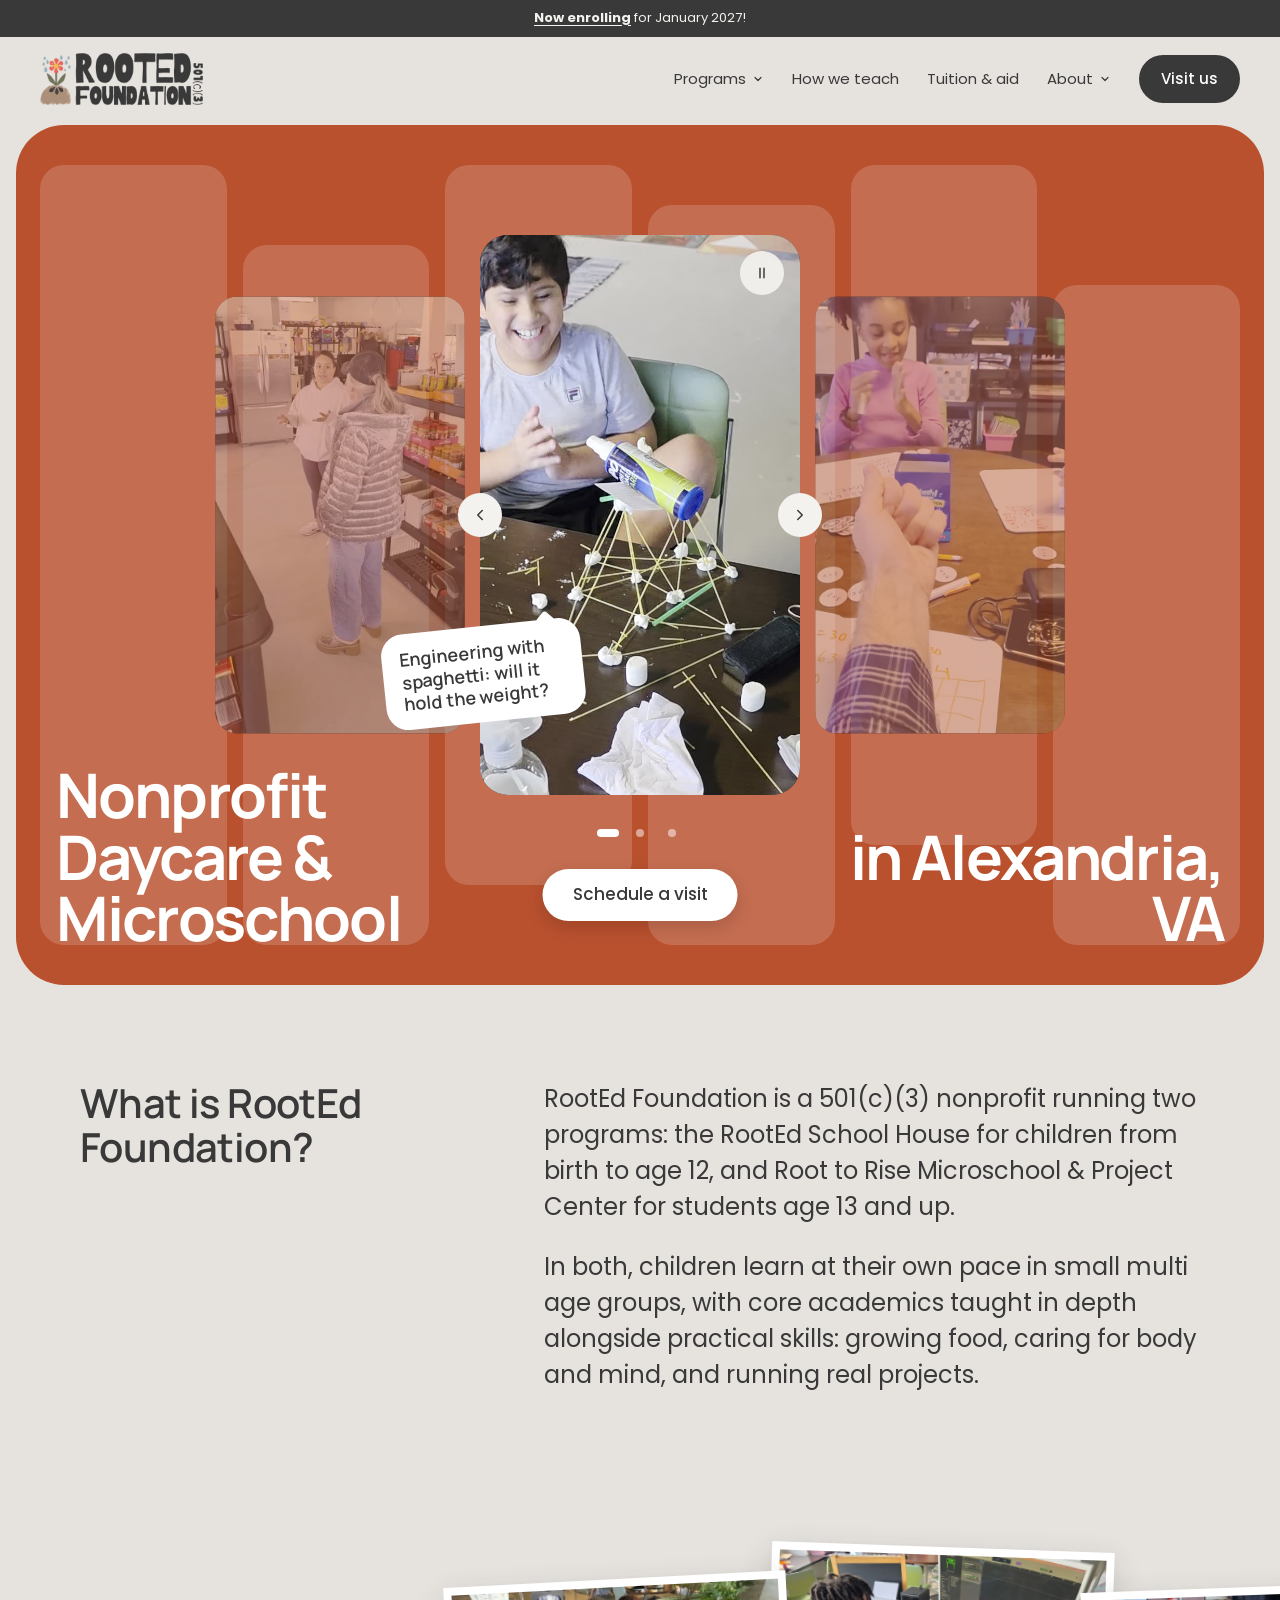
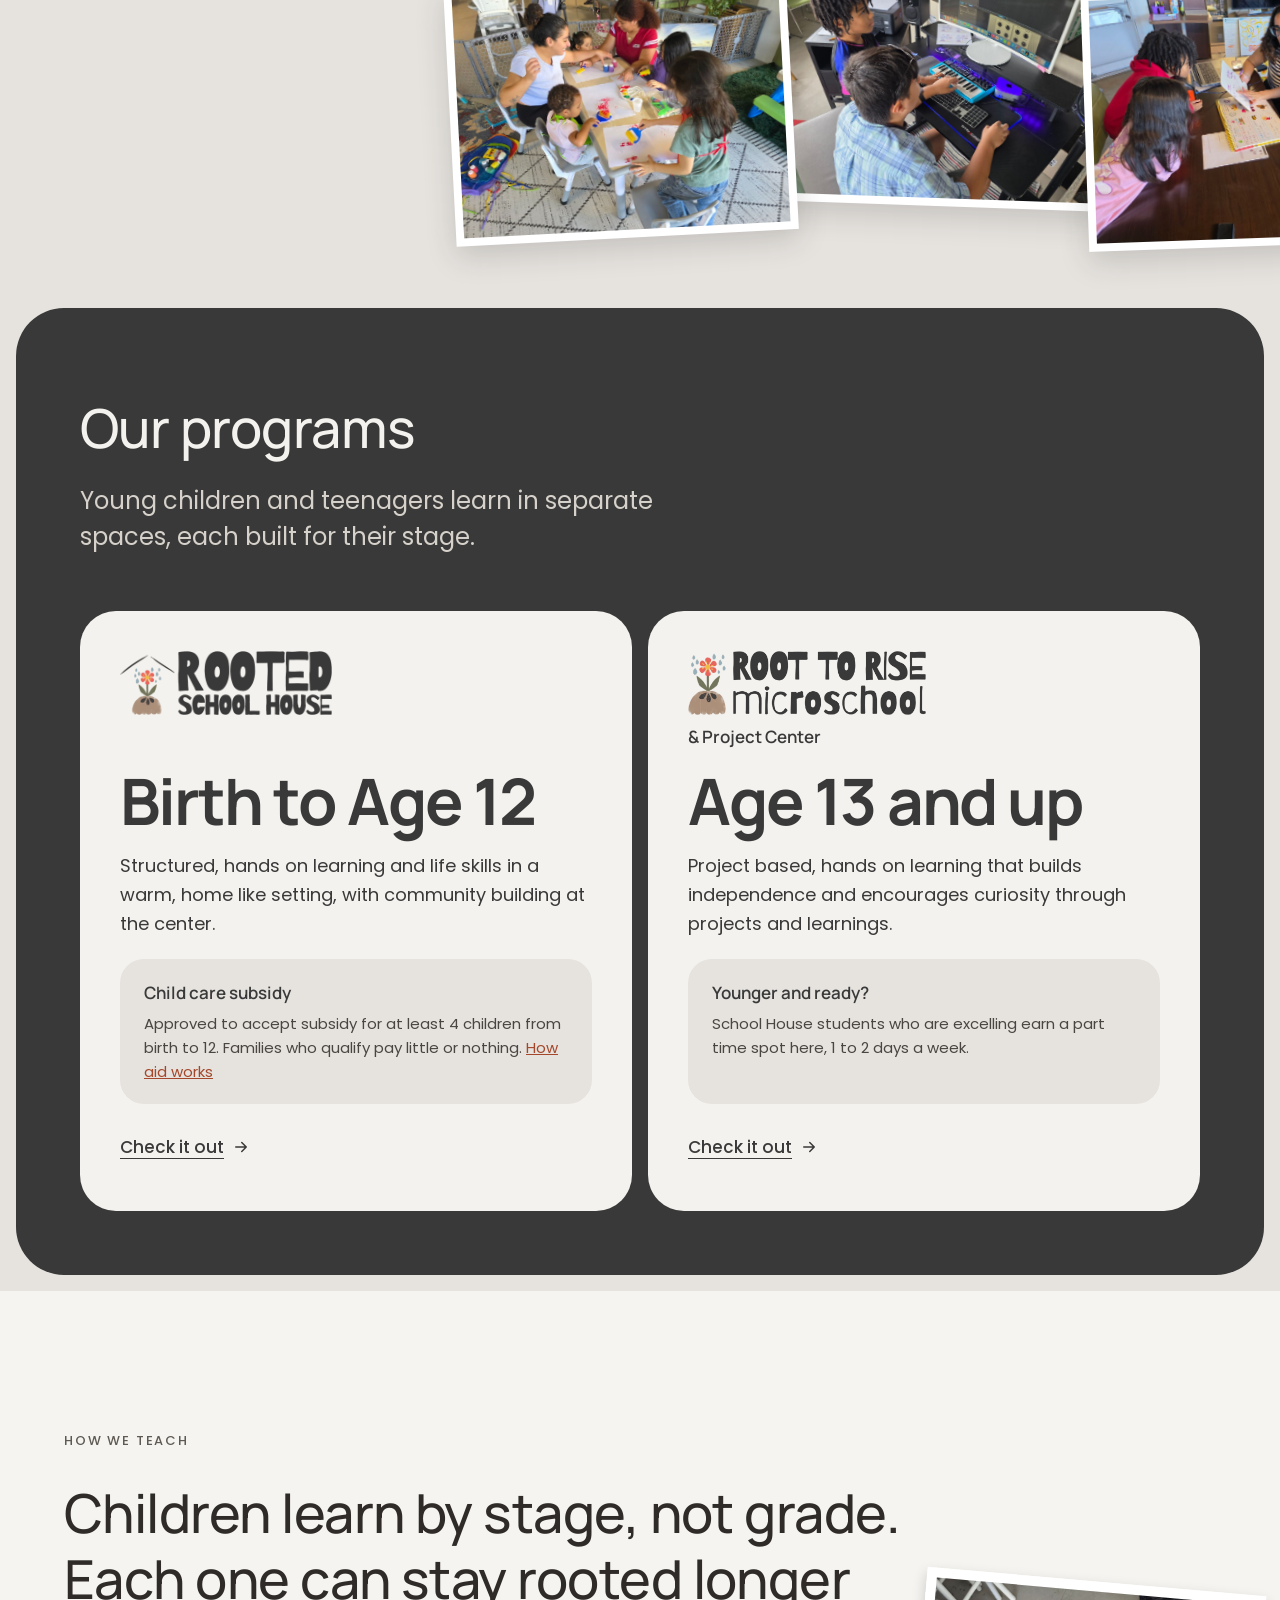
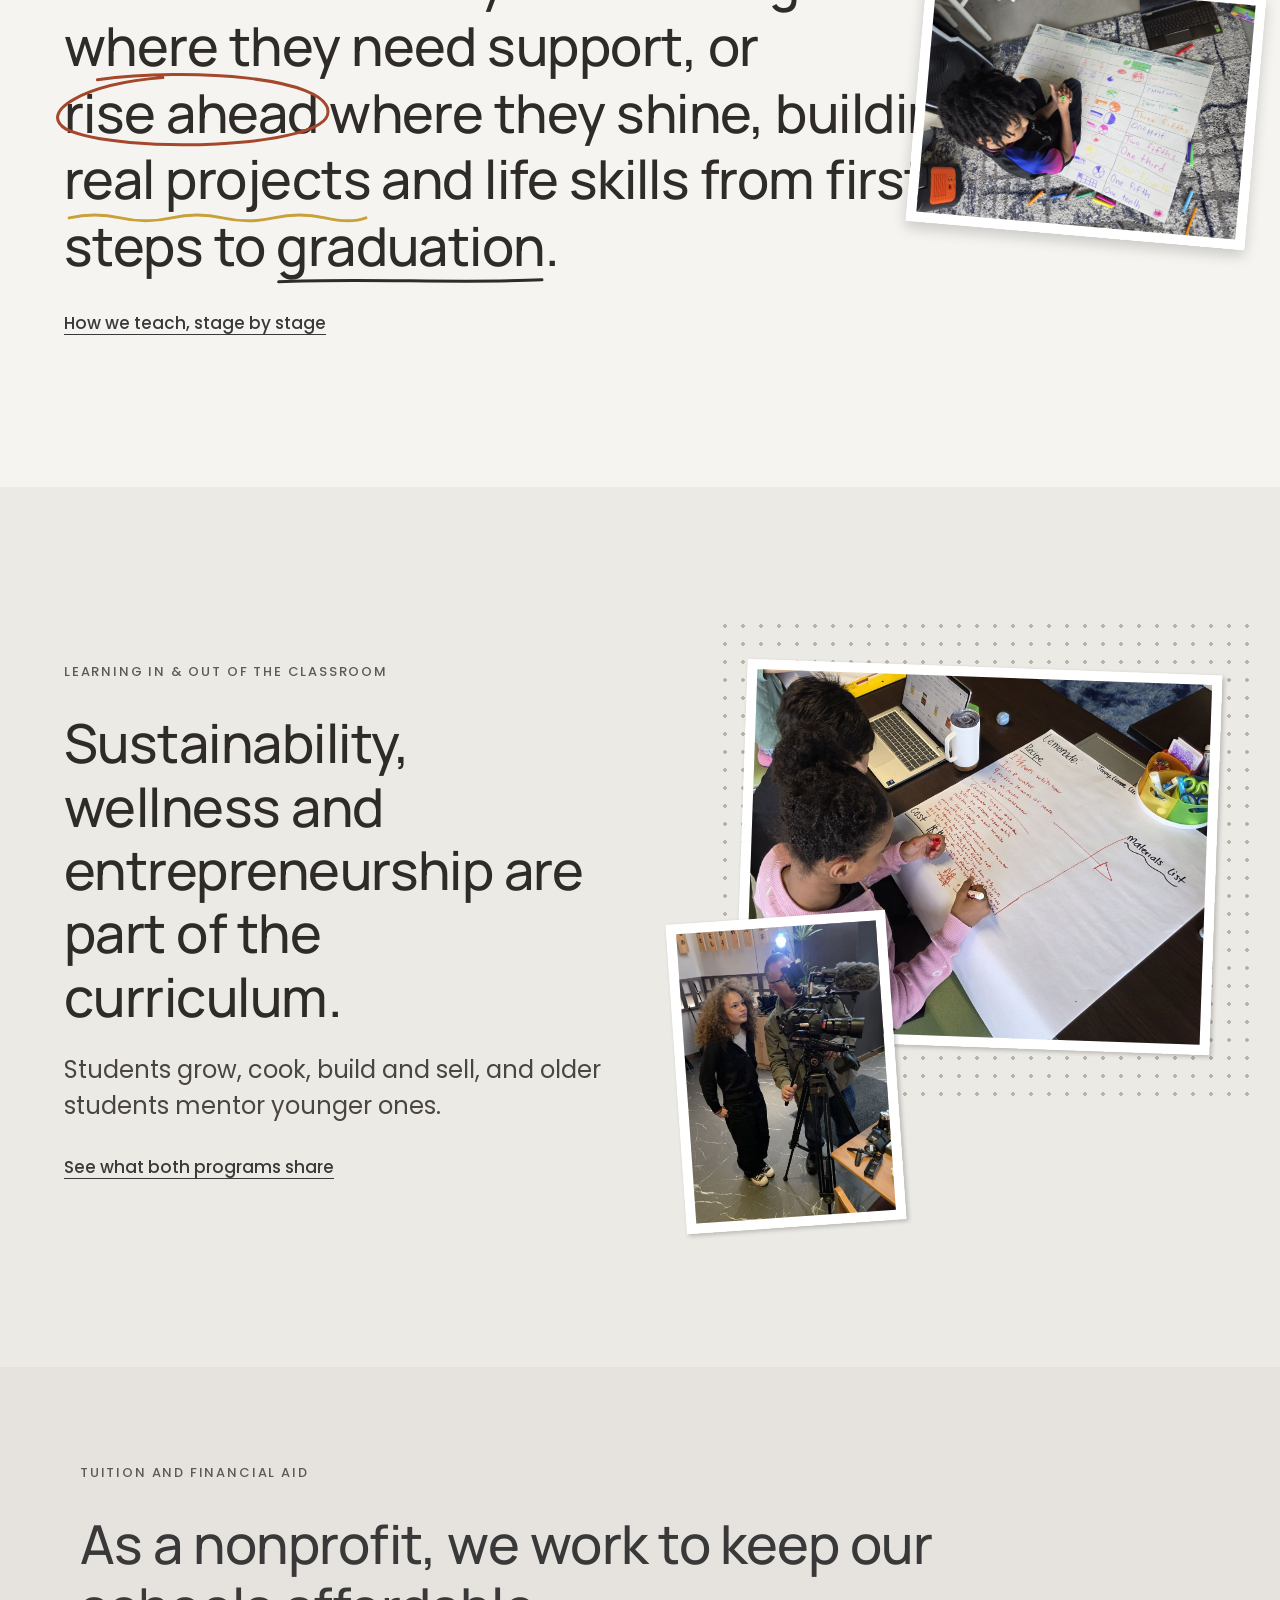
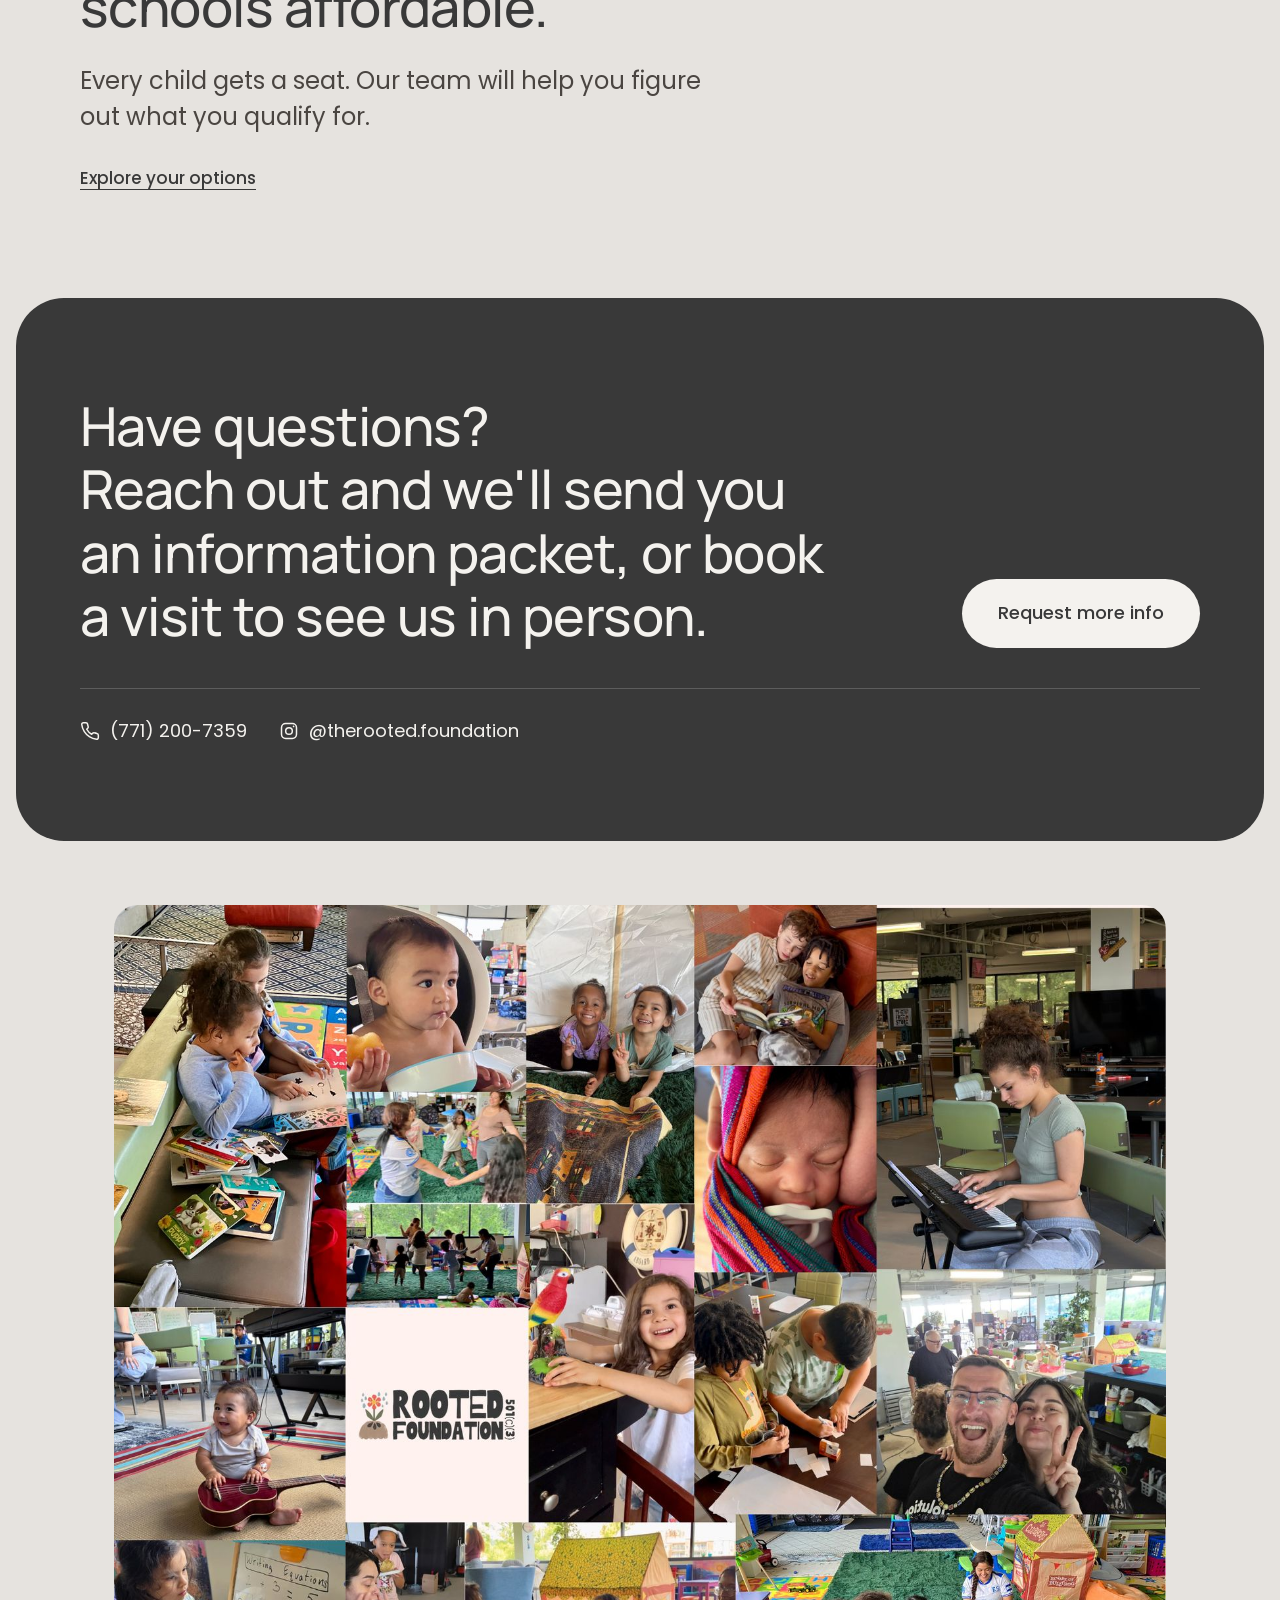
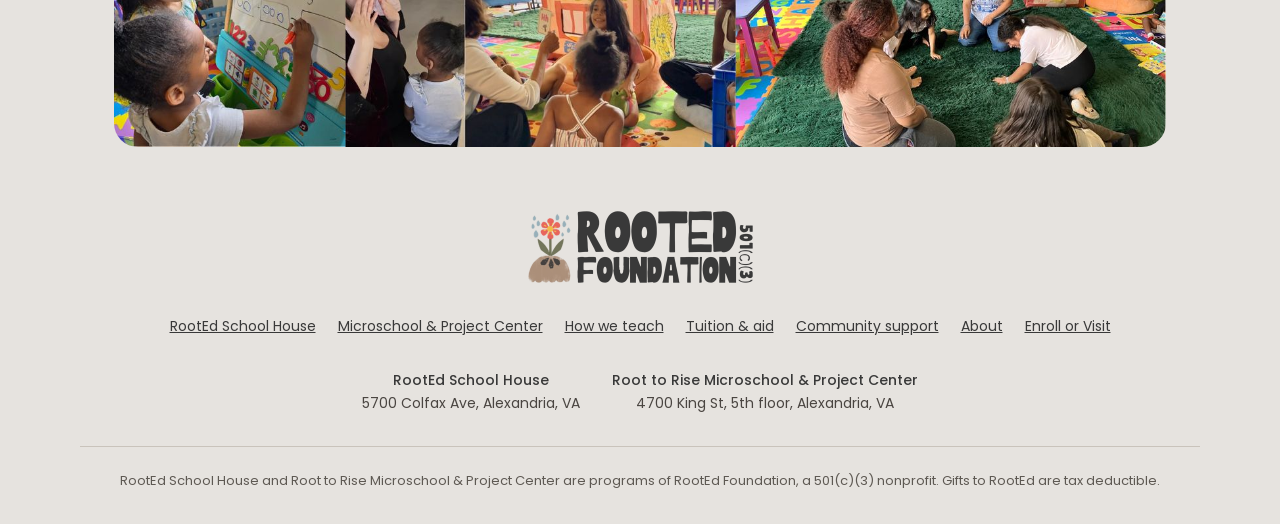
==== commit 1692a209: "Learning in & out: lemonade business poster as the main photo Co-Authored-By: Claude Opus 5.5 <norep" ====
--- a/index.html
+++ b/index.html
@@ -22,7 +22,7 @@
 <link rel="preconnect" href="https://fonts.googleapis.com">
 <link rel="preconnect" href="https://fonts.gstatic.com" crossorigin>
 <link href="https://fonts.googleapis.com/css2?family=Manrope:wght@400;500;600;700;800&family=Poppins:wght@400;500&display=swap" rel="stylesheet">
-<link rel="stylesheet" href="/site.css?v=17">
+<link rel="stylesheet" href="/site.css?v=18">
 <script type="application/ld+json">
 {
  "@context": "https://schema.org",
@@ -240,7 +240,7 @@
       </div>
       <div class="t2-photos">
         <div class="t2-dots" aria-hidden="true"></div>
-        <img class="t2-pol t2-p1" src="/assets/photos/music.jpg" alt="Two students producing music on a keyboard and computer" width="1600" height="1200" loading="lazy" decoding="async">
+        <img class="t2-pol t2-p1" src="/assets/photos/lemonade.jpg" alt="Students writing out a lemonade recipe, cost and materials list on a big poster" width="1600" height="1190" loading="lazy" decoding="async">
         <img class="t2-pol t2-p2" src="/assets/photos/nbc-filming.jpg" alt="A student watching an NBC4 Washington camera operator set up a shot" width="675" height="1200" loading="lazy" decoding="async">
       </div>
     </div>
@@ -301,7 +301,7 @@
   var data = [
     { label:'engineering challenge', blurb:'Engineering with spaghetti: will it hold the weight?', color:'#B9512F', video:'/assets/videos/engineering.mp4', poster:'/assets/videos/engineering.jpg' },
     { label:'multiplication game', blurb:'Learning multiplication by playing, not memorizing', color:'#4F6B3A', video:'/assets/videos/multiplication.mp4', poster:'/assets/videos/multiplication.jpg' },
-    { label:'community free store', blurb:'Our Community Free Store, featured on NBC4', color:'#7A5A2E', video:'/assets/videos/free-store.mp4', poster:'/assets/videos/free-store.jpg' }
+    { label:'community free store', blurb:'Our student-led Community Free Store, featured on ', link:{text:'NBC4', href:'/community/#nbc4'}, color:'#7A5A2E', video:'/assets/videos/free-store.mp4', poster:'/assets/videos/free-store.jpg' }
     // To add a slide: drop the .mp4 and a poster .jpg in assets/videos/ and add a line here.
   ];
   var hero = document.getElementById('top');
@@ -322,6 +322,7 @@
     clipsEl.appendChild(c); clips.push(c);
     var b = document.createElement('p');
     b.className = 'bubble'; b.textContent = d.blurb;
+    if (d.link) { var a = document.createElement('a'); a.href = d.link.href; a.textContent = d.link.text; a.className = 'bubble-link'; b.appendChild(a); }
     bubblesEl.appendChild(b); bubbles.push(b);
     var t = document.createElement('button');
     t.type = 'button'; t.setAttribute('aria-label', 'Show ' + d.label);
--- a/site.css
+++ b/site.css
@@ -457,3 +457,6 @@
 .collage-band{max-width:1100px;margin:64px auto 0;padding:0 24px}
 .collage-band img{display:block;width:100%;height:auto;border-radius:24px}
 @media (max-width:820px){.collage-band{margin-top:40px;padding:0 12px}.collage-band img{border-radius:16px}}
+.bubble.on .bubble-link{pointer-events:auto}
+.bubble-link{color:inherit;text-decoration:underline;text-underline-offset:3px;text-decoration-thickness:2px}
+#nbc4{scroll-margin-top:110px}
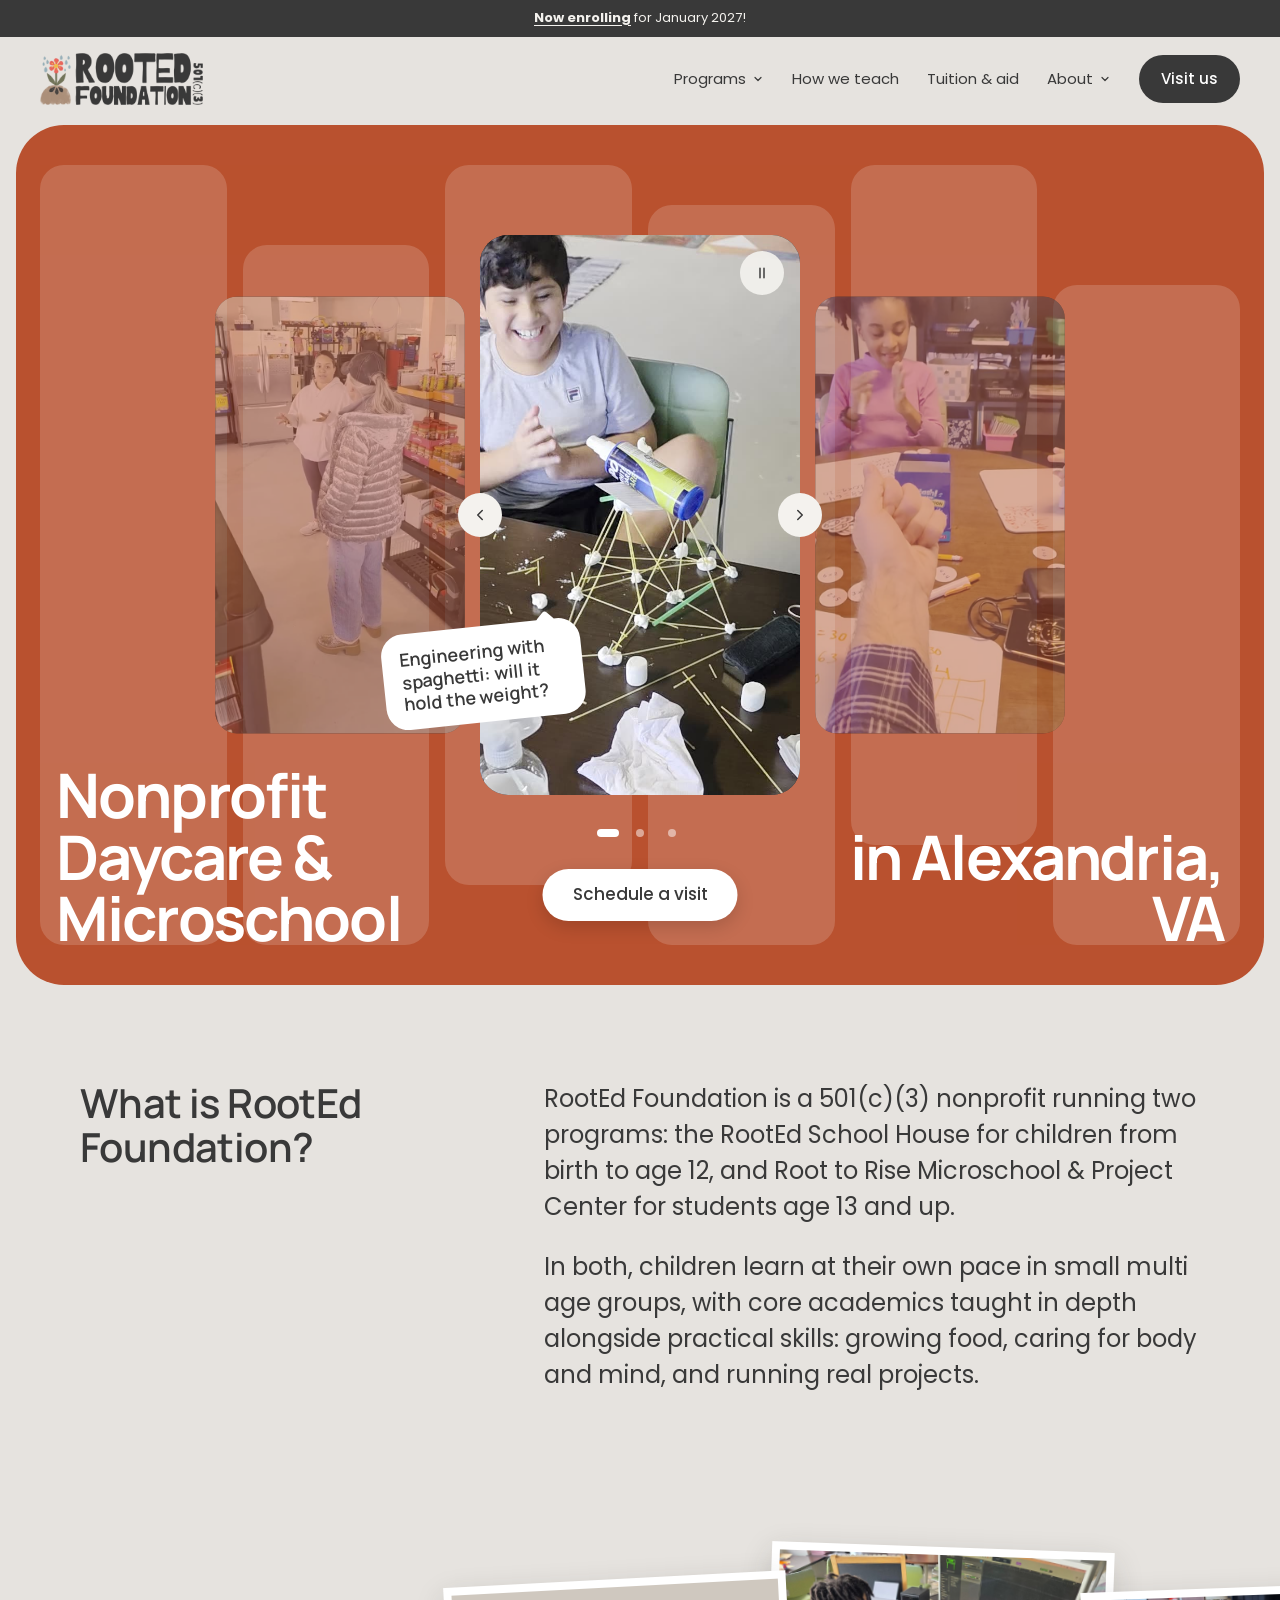
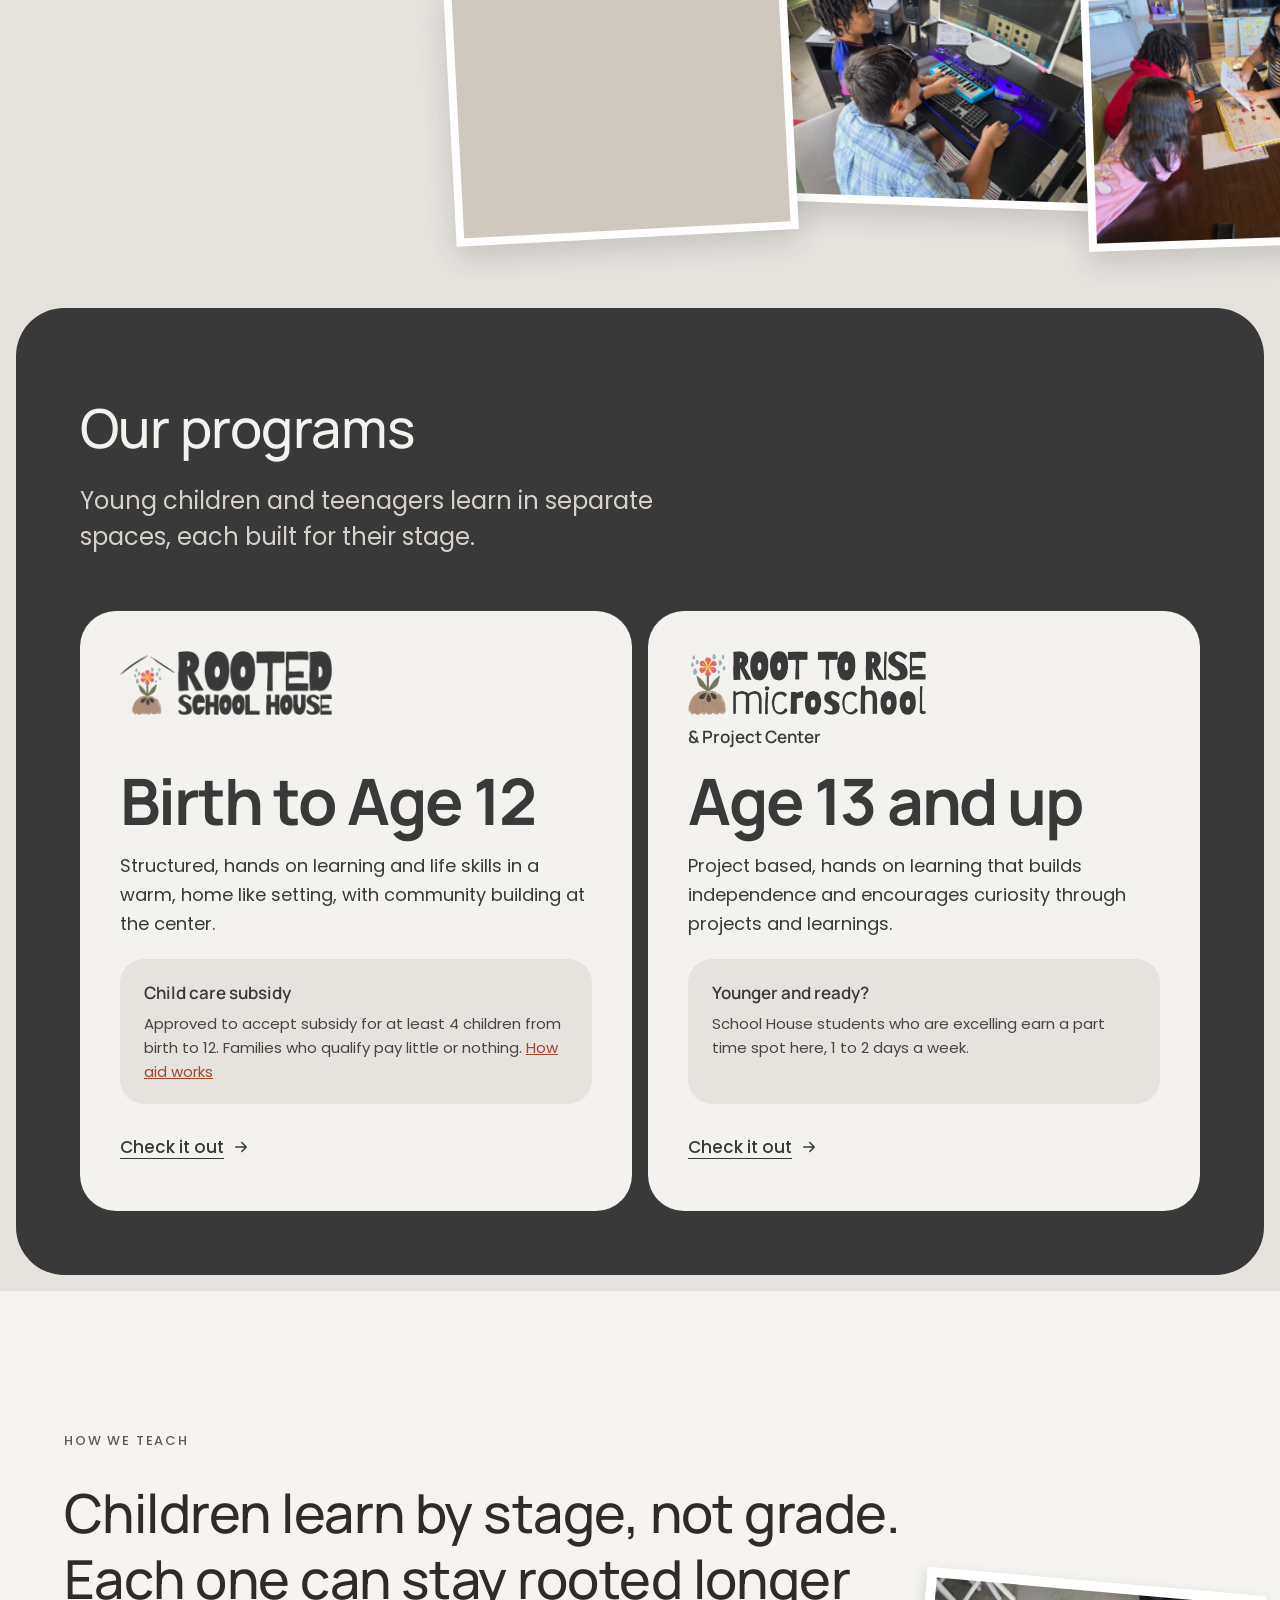
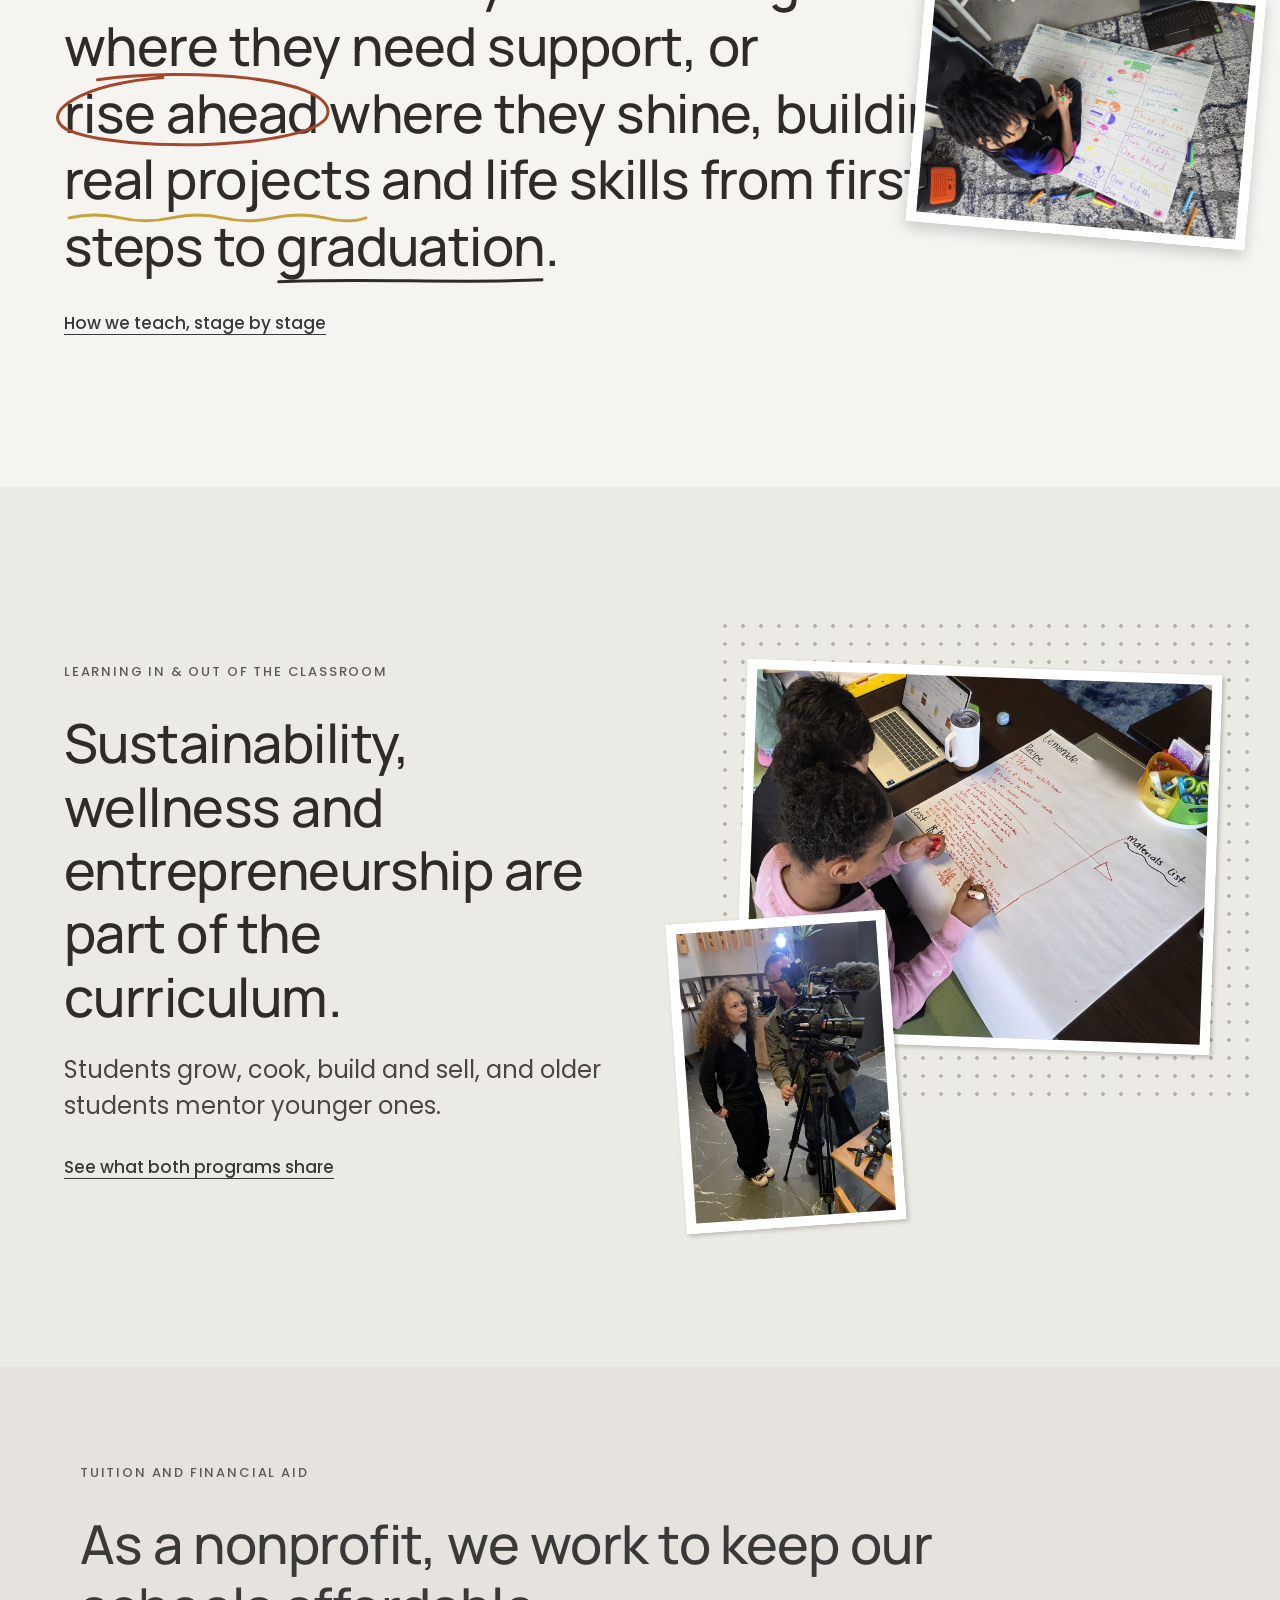
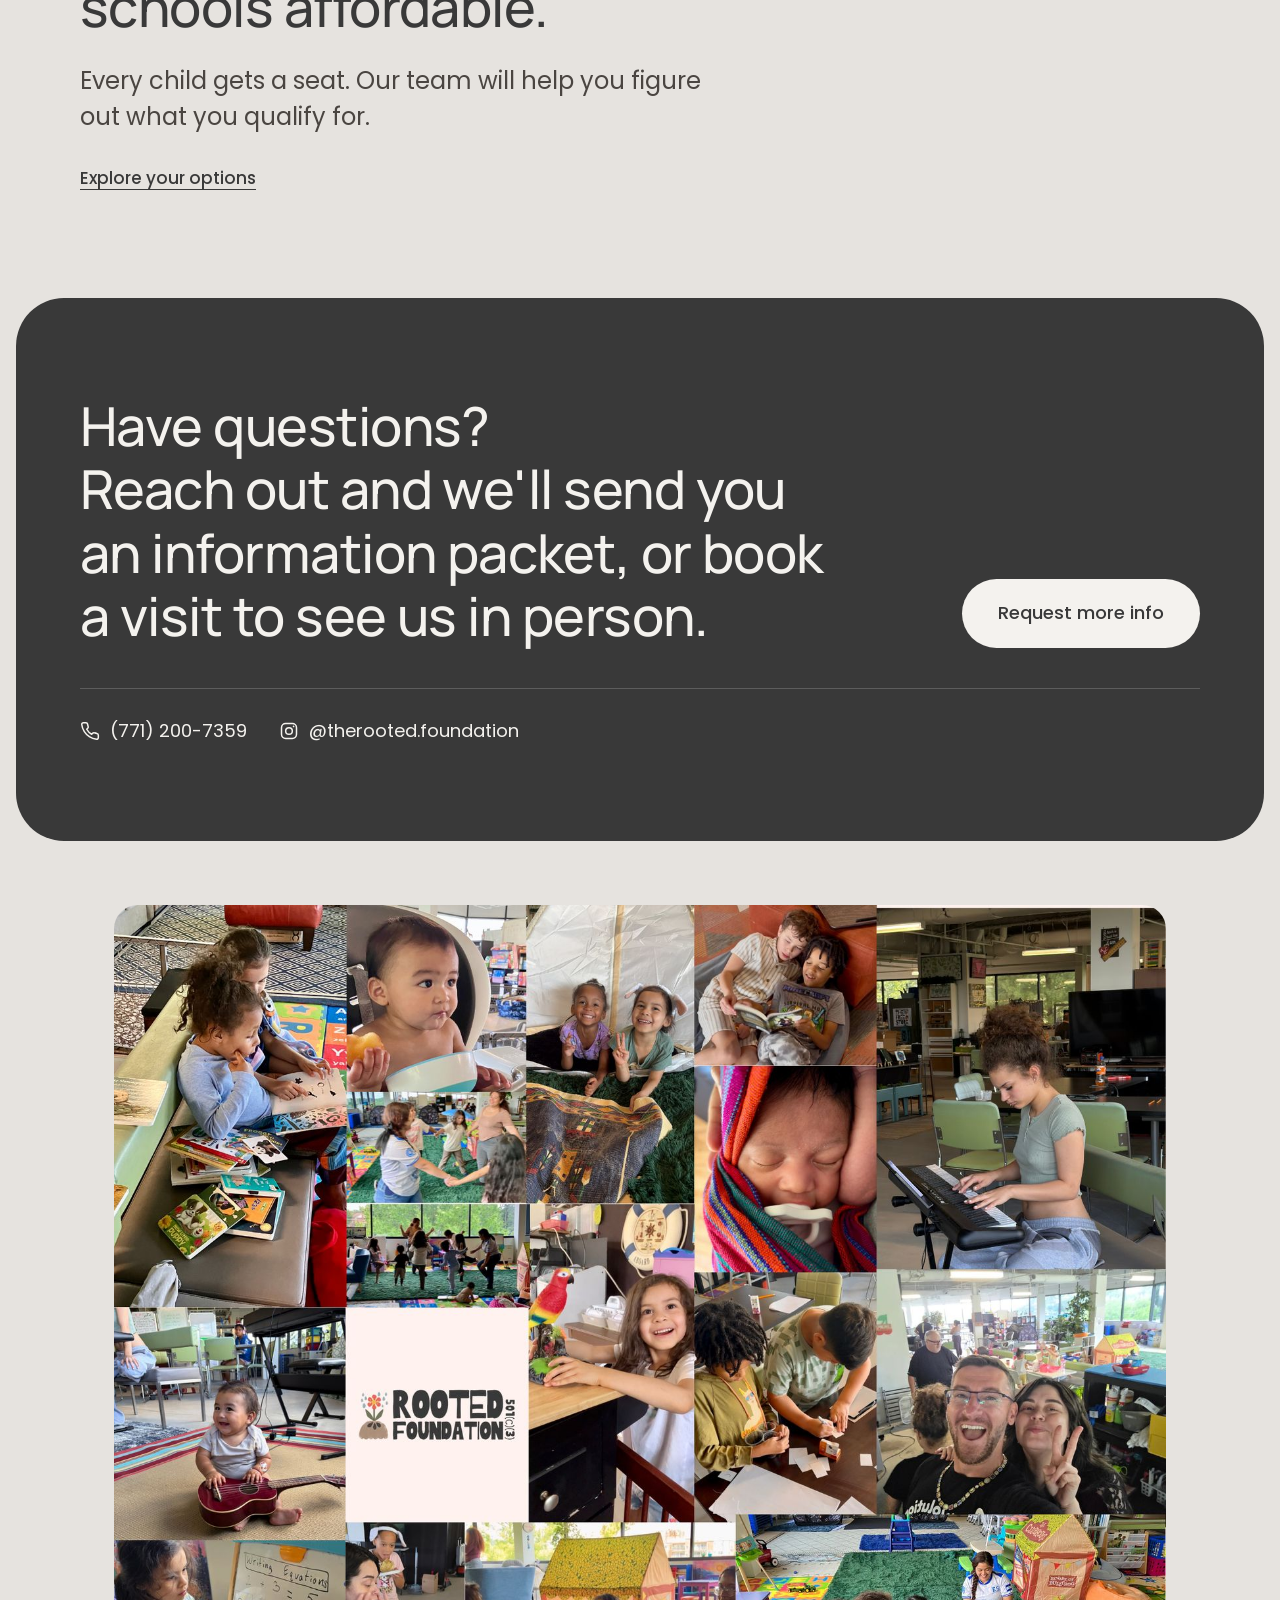
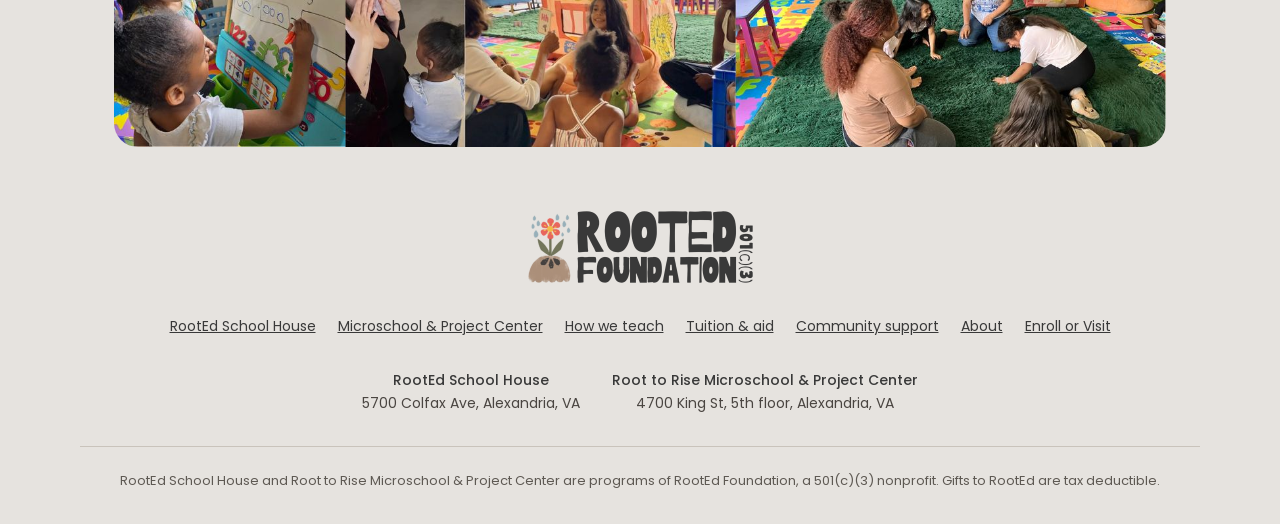
==== commit a26d8de2: "Lemonade photo: blur students' names Co-Authored-By: Claude Opus 5.5 <noreply@anthropic.com> Claude-" ====
--- a/index.html
+++ b/index.html
@@ -240,7 +240,7 @@
       </div>
       <div class="t2-photos">
         <div class="t2-dots" aria-hidden="true"></div>
-        <img class="t2-pol t2-p1" src="/assets/photos/lemonade.jpg" alt="Students writing out a lemonade recipe, cost and materials list on a big poster" width="1600" height="1190" loading="lazy" decoding="async">
+        <img class="t2-pol t2-p1" src="/assets/photos/lemonade.jpg?v=2" alt="Students writing out a lemonade recipe, cost and materials list on a big poster" width="1600" height="1190" loading="lazy" decoding="async">
         <img class="t2-pol t2-p2" src="/assets/photos/nbc-filming.jpg" alt="A student watching an NBC4 Washington camera operator set up a shot" width="675" height="1200" loading="lazy" decoding="async">
       </div>
     </div>
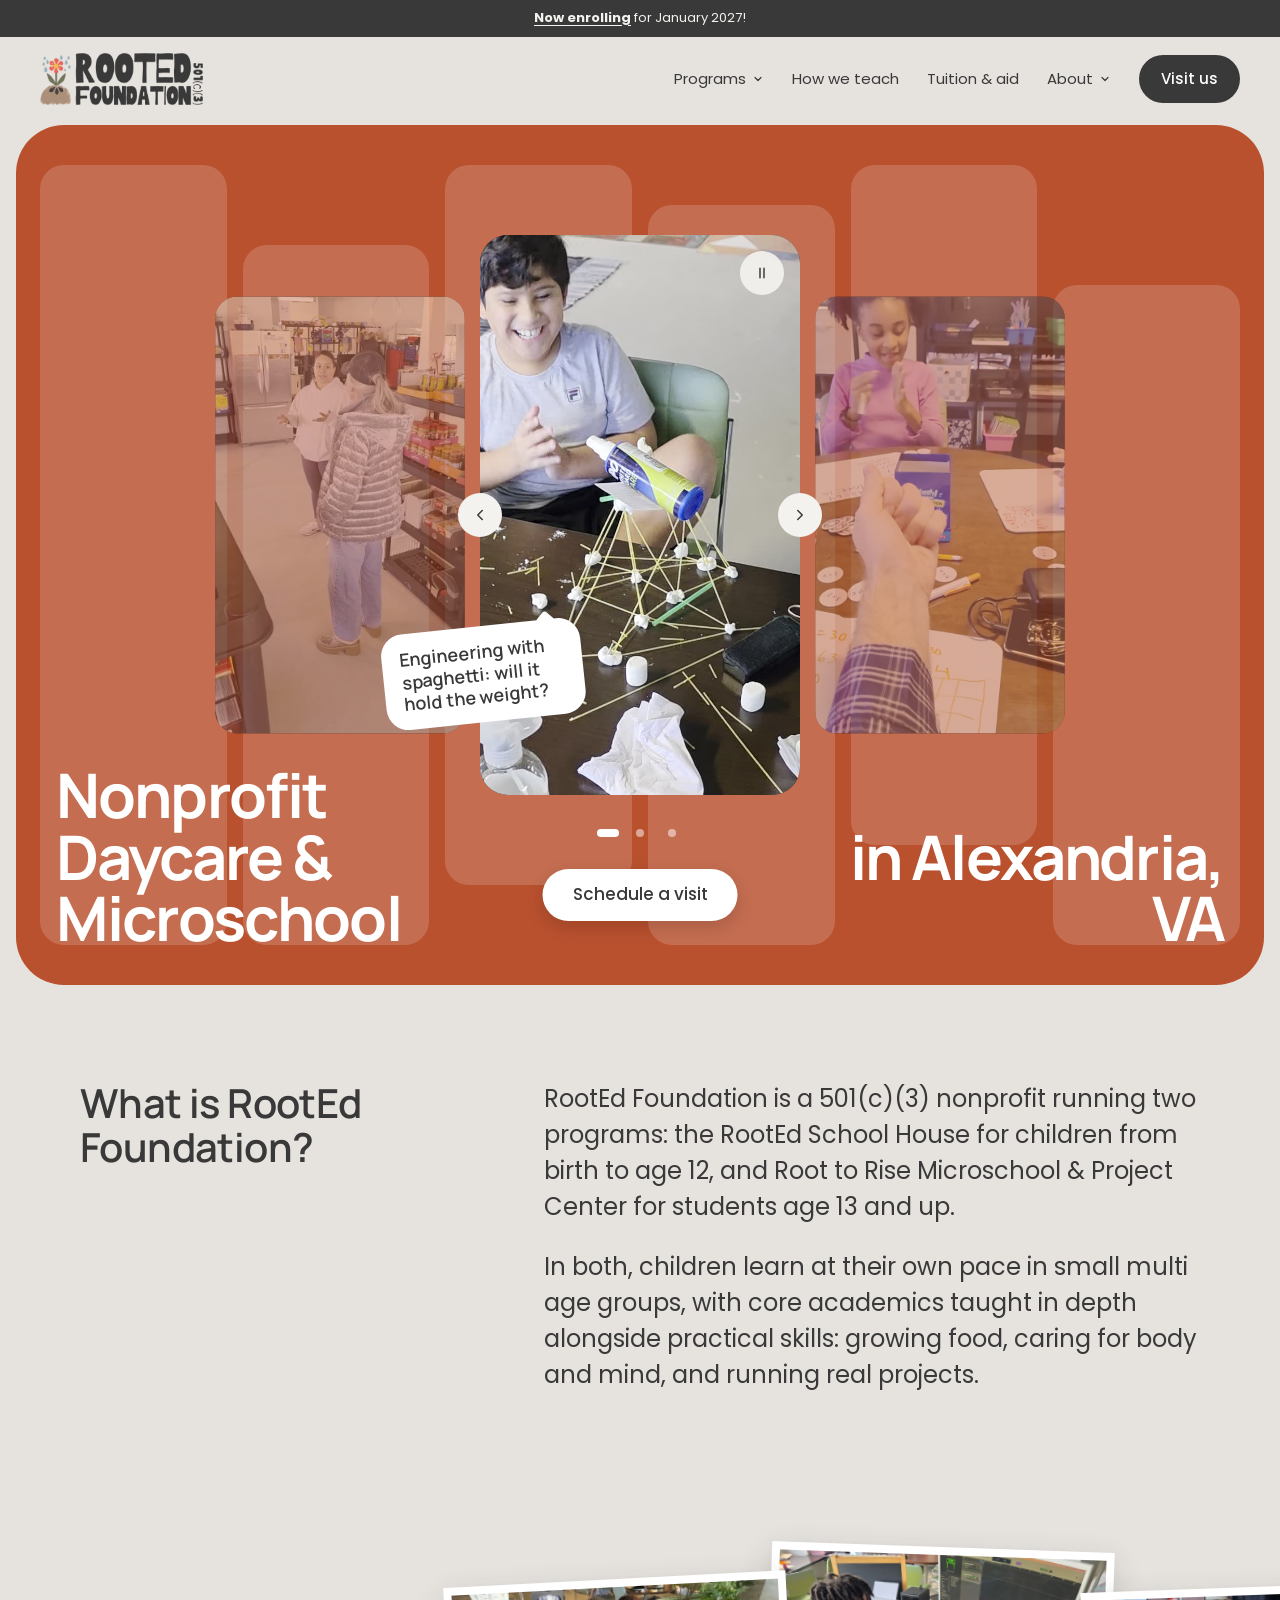
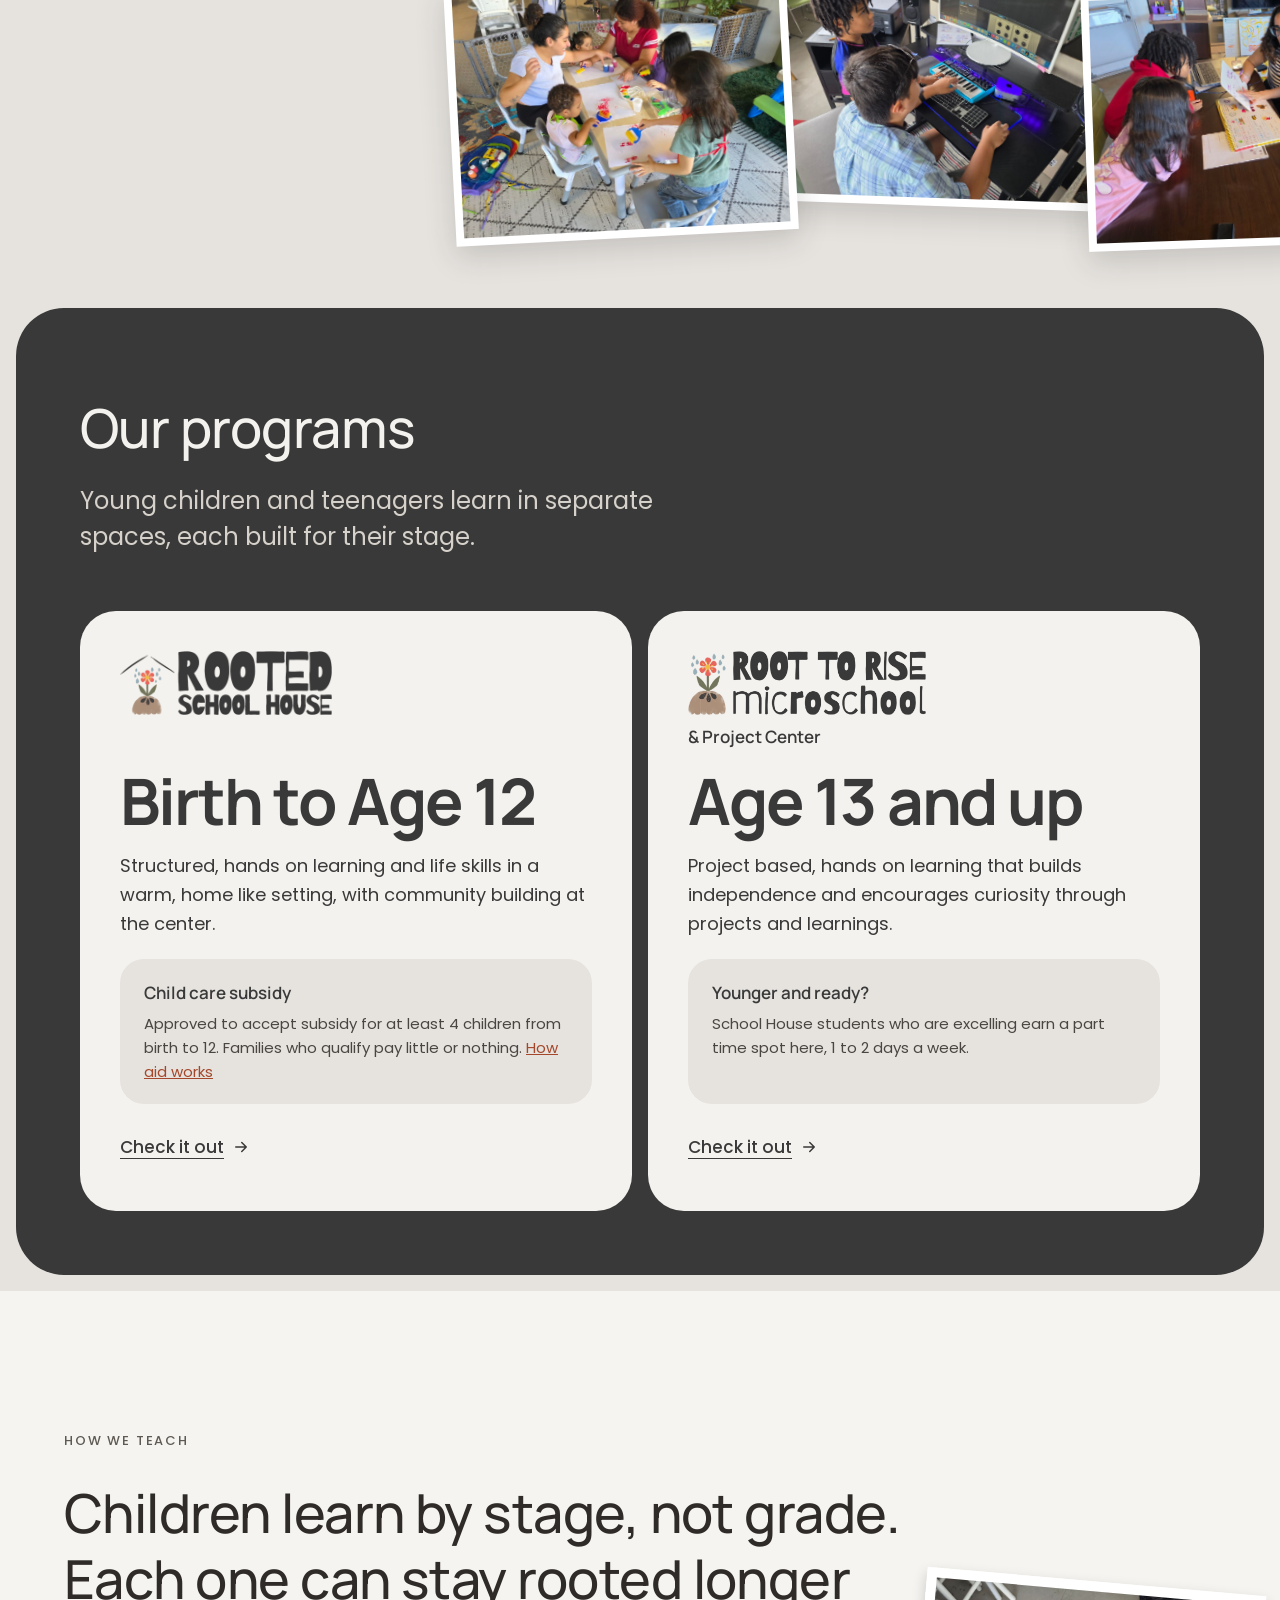
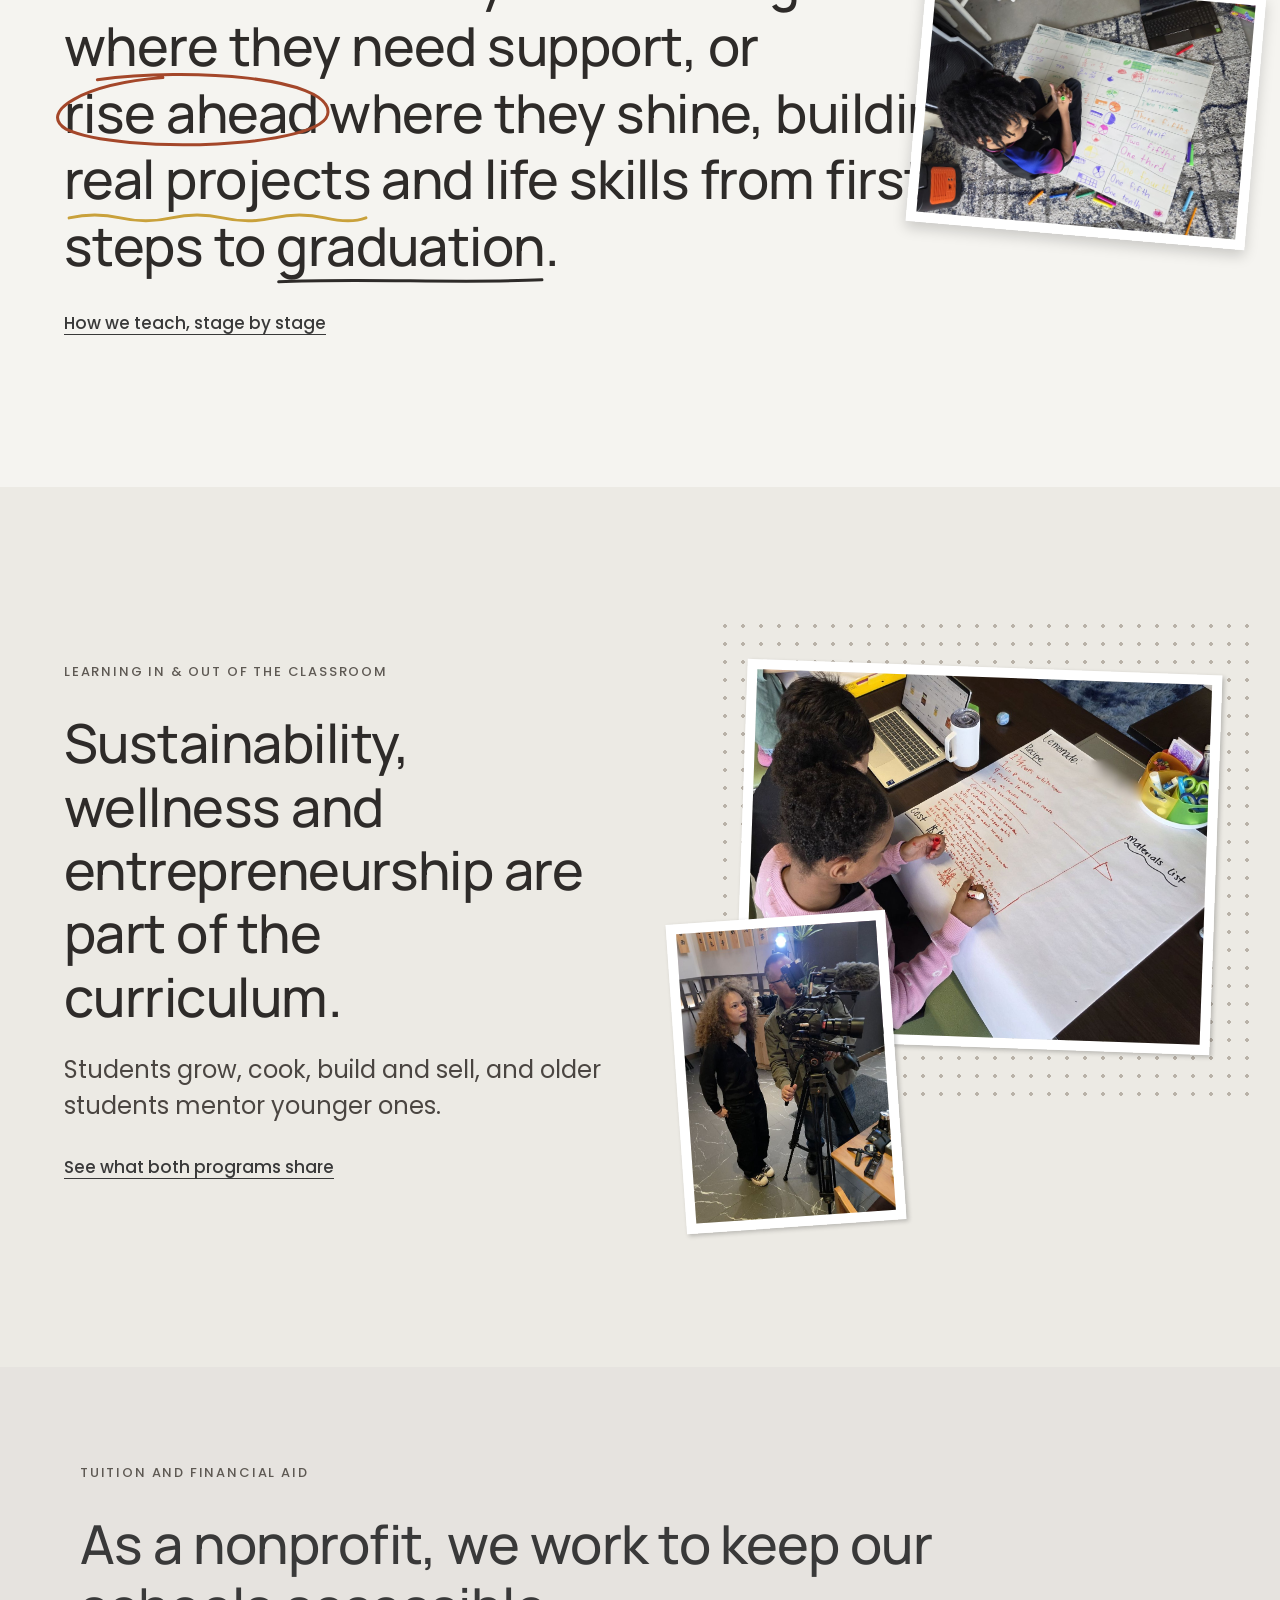
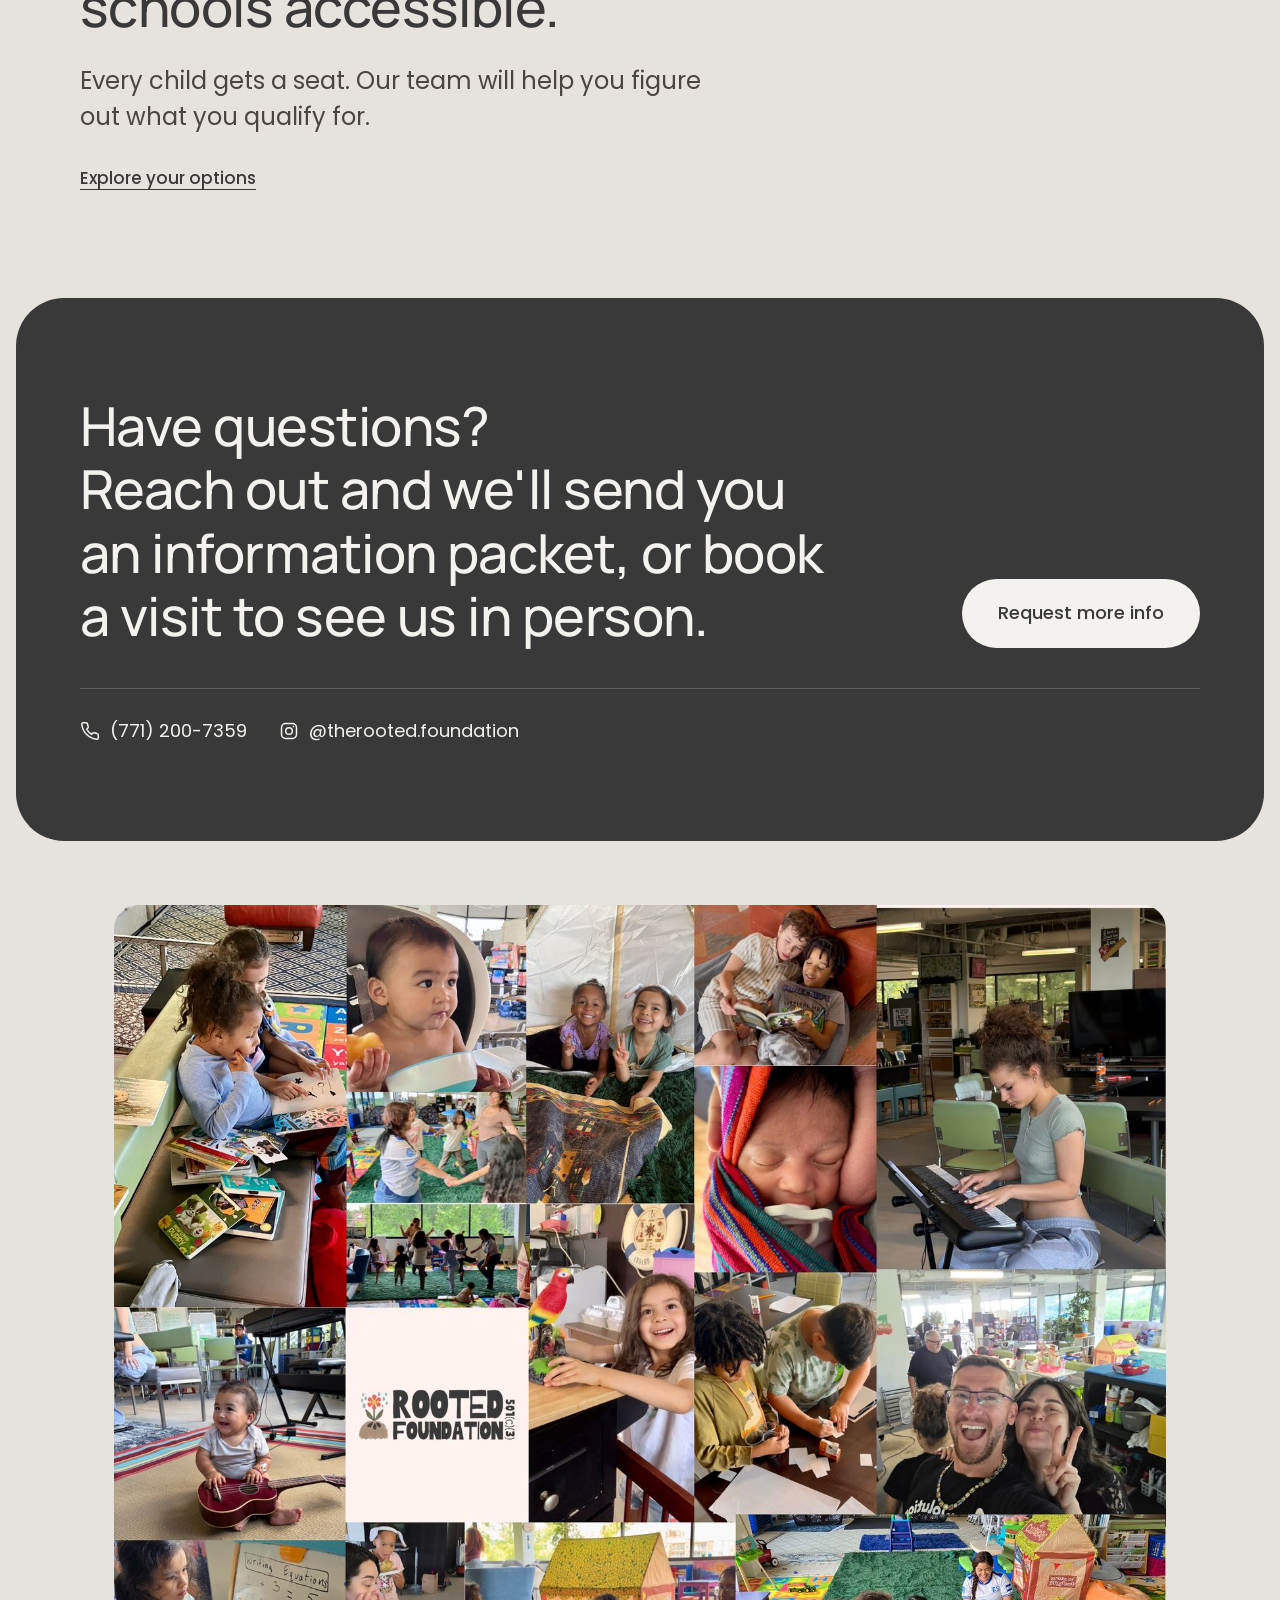
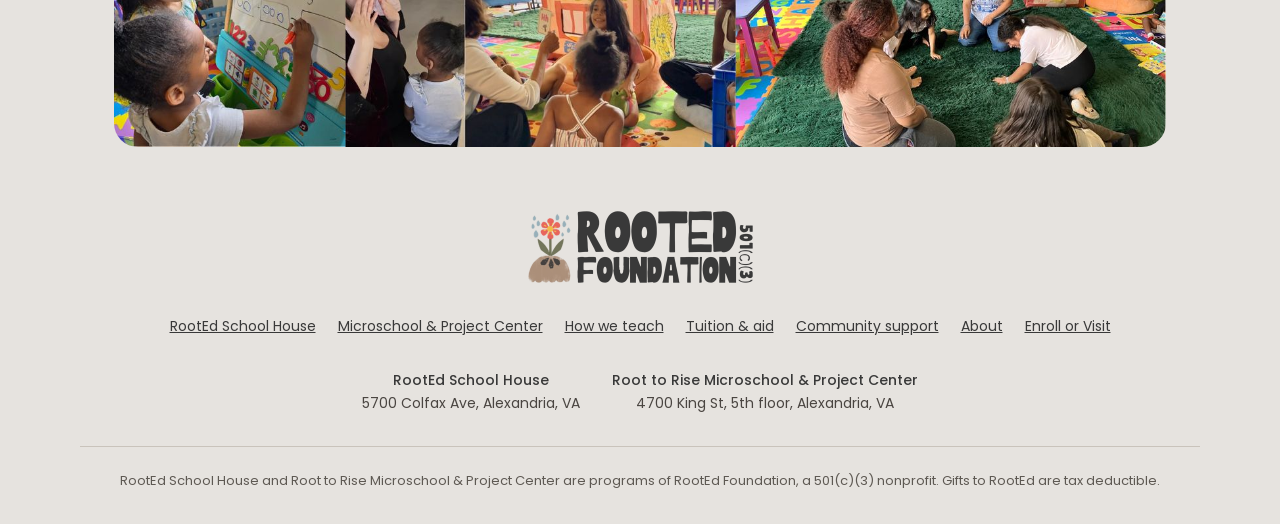
==== commit 65ab589d: "Tuition heading: accessible instead of affordable Co-Authored-By: Claude Opus 5.5 <noreply@anthropic" ====
--- a/index.html
+++ b/index.html
@@ -250,7 +250,7 @@
 <section id="tuition" class="section wrap">
   <div class="tuition-head" style="margin-bottom:0">
     <h2 class="sec-eyebrow">Tuition and financial aid</h2>
-    <p class="sec-statement">As a nonprofit, we work to keep our schools affordable.</p>
+    <p class="sec-statement">As a nonprofit, we work to keep our schools accessible.</p>
     <p class="sec-body">Every child gets a seat. Our team will help you figure out what you qualify for.</p>
     <p class="t2-more"><a class="more" href="/tuition/">Explore your options</a></p>
   </div>
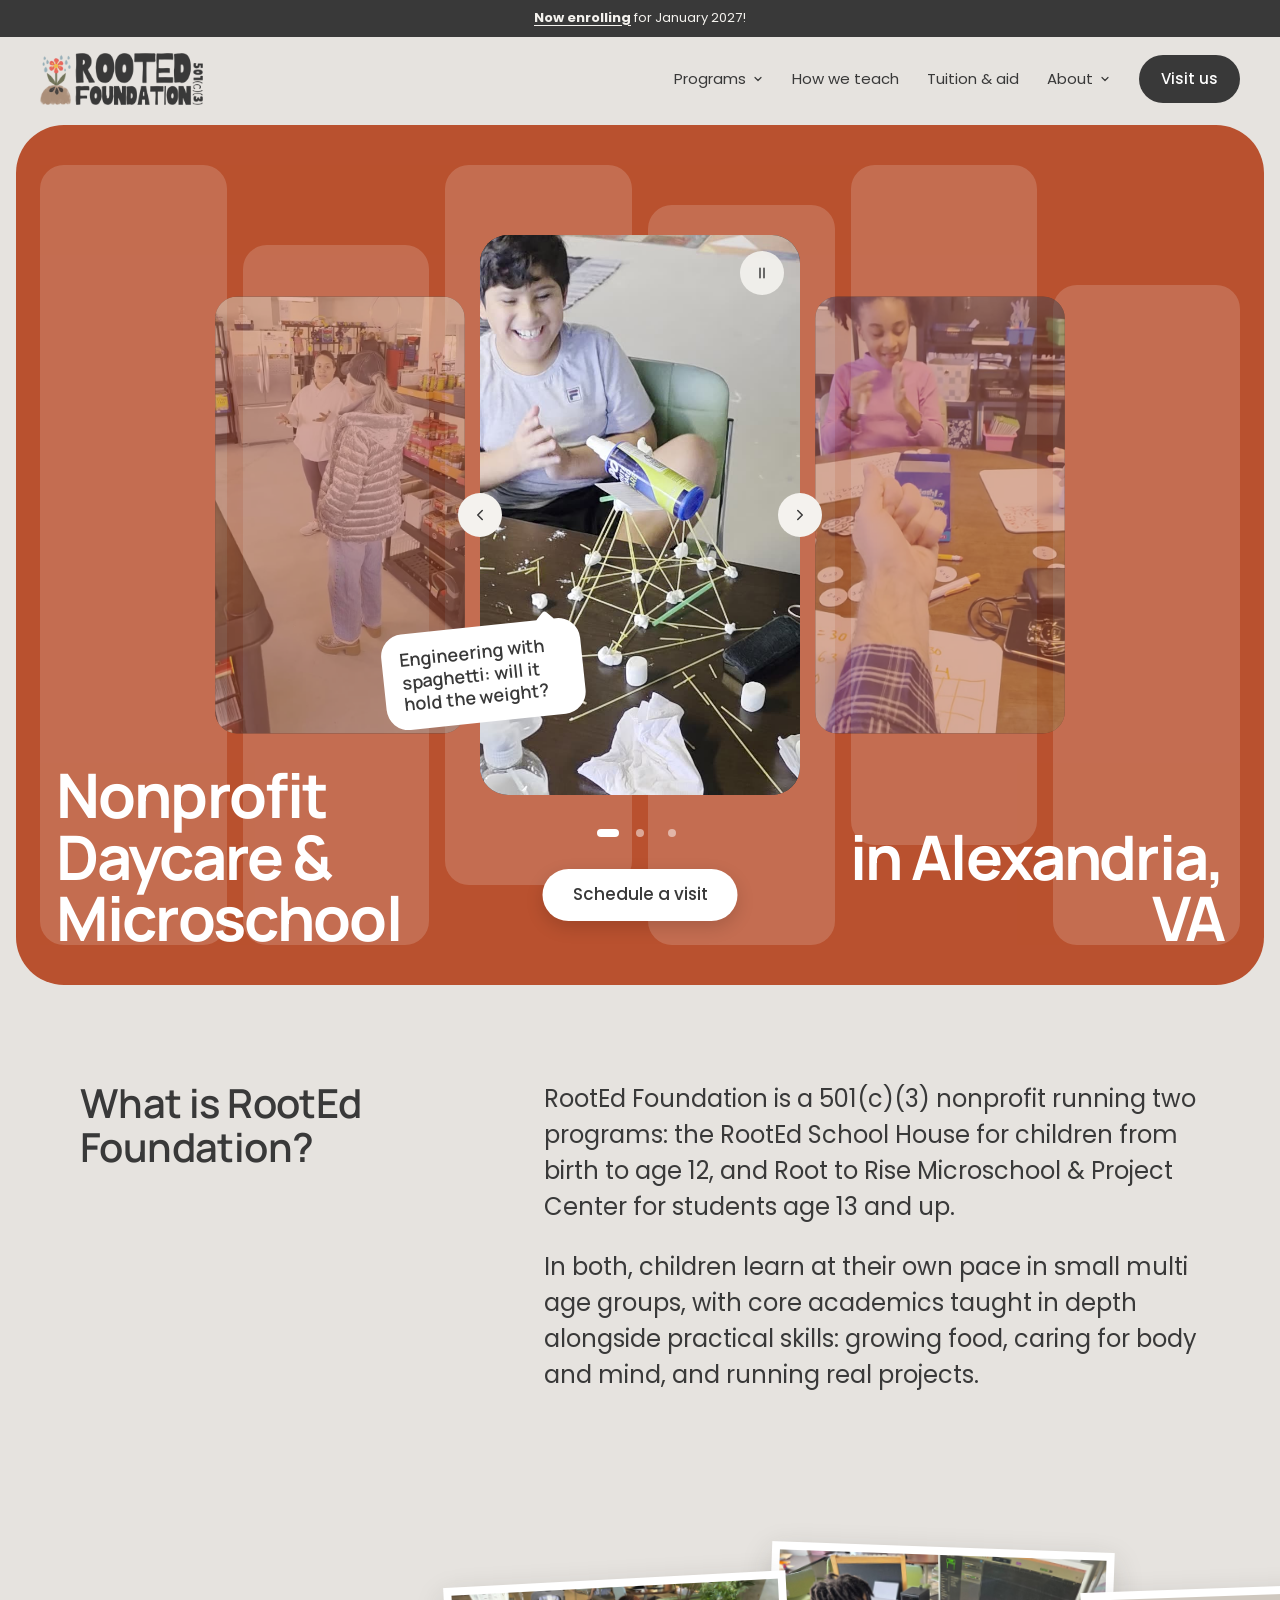
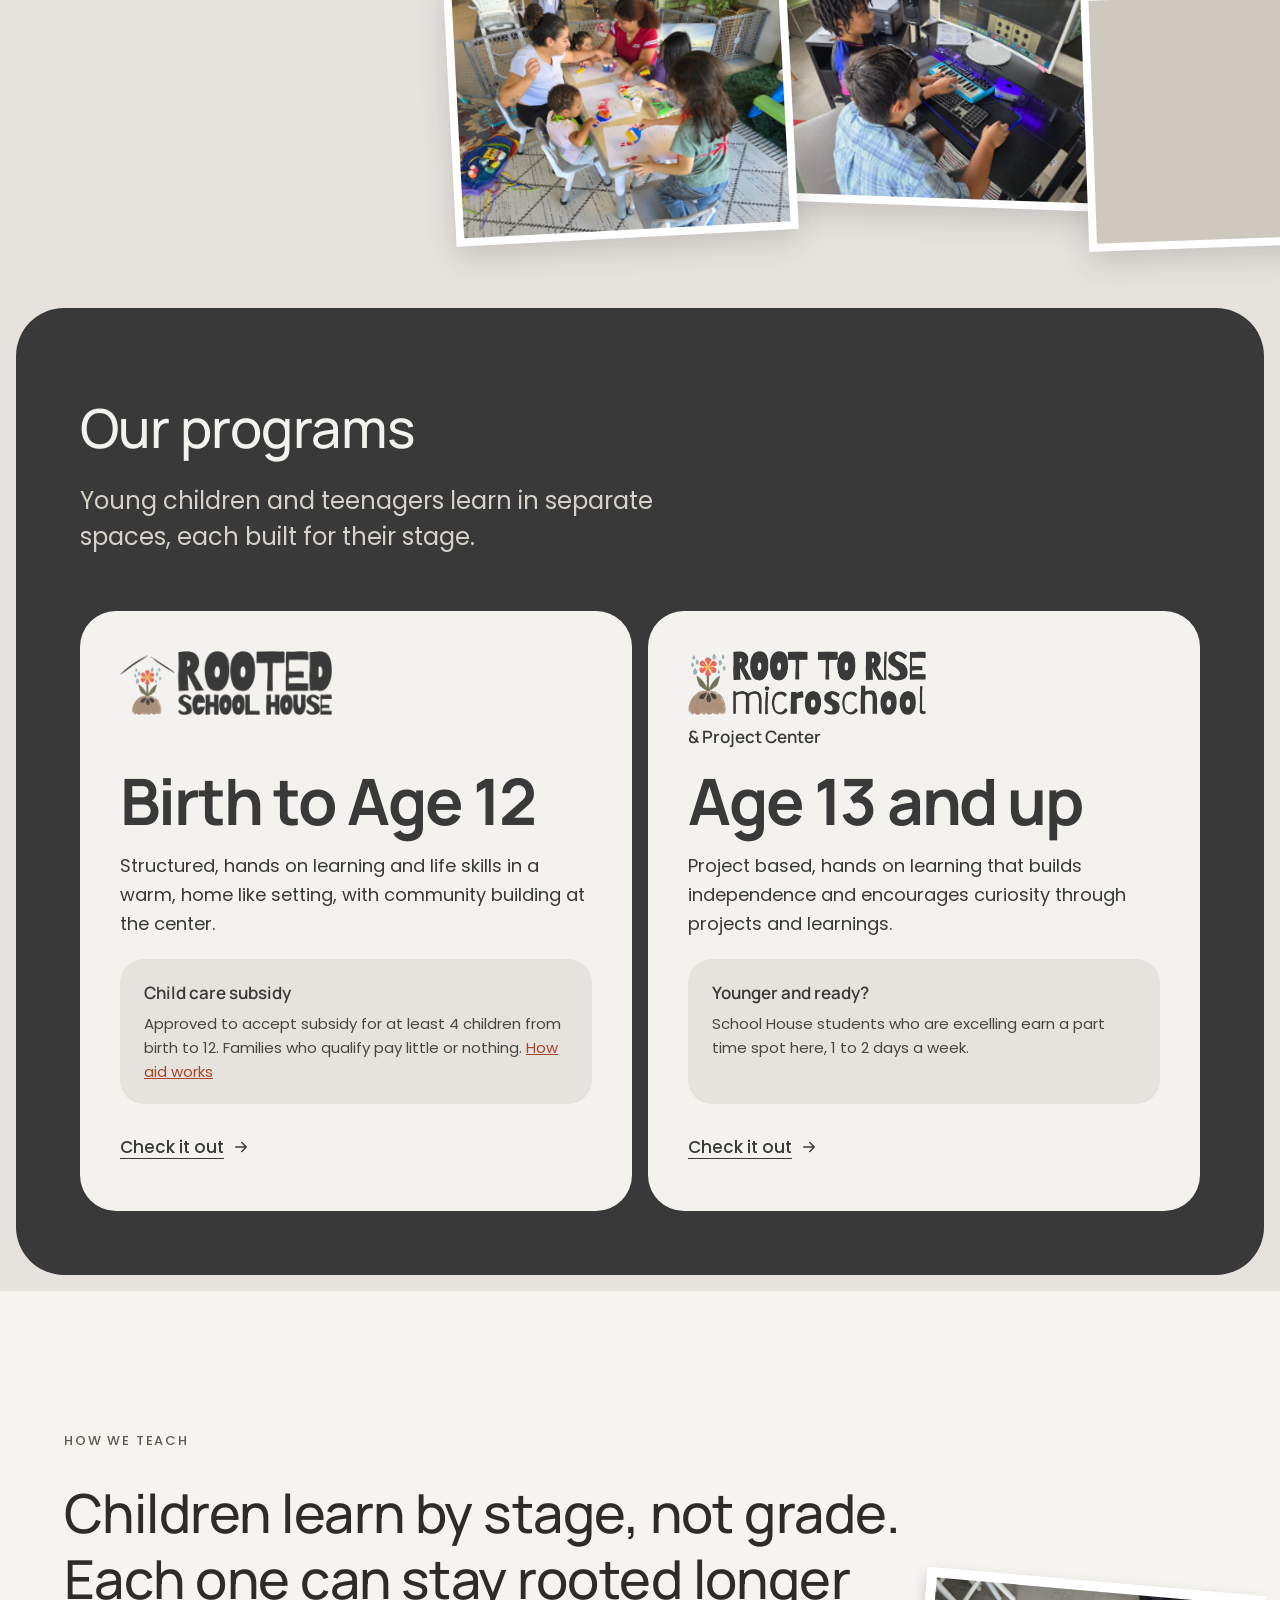
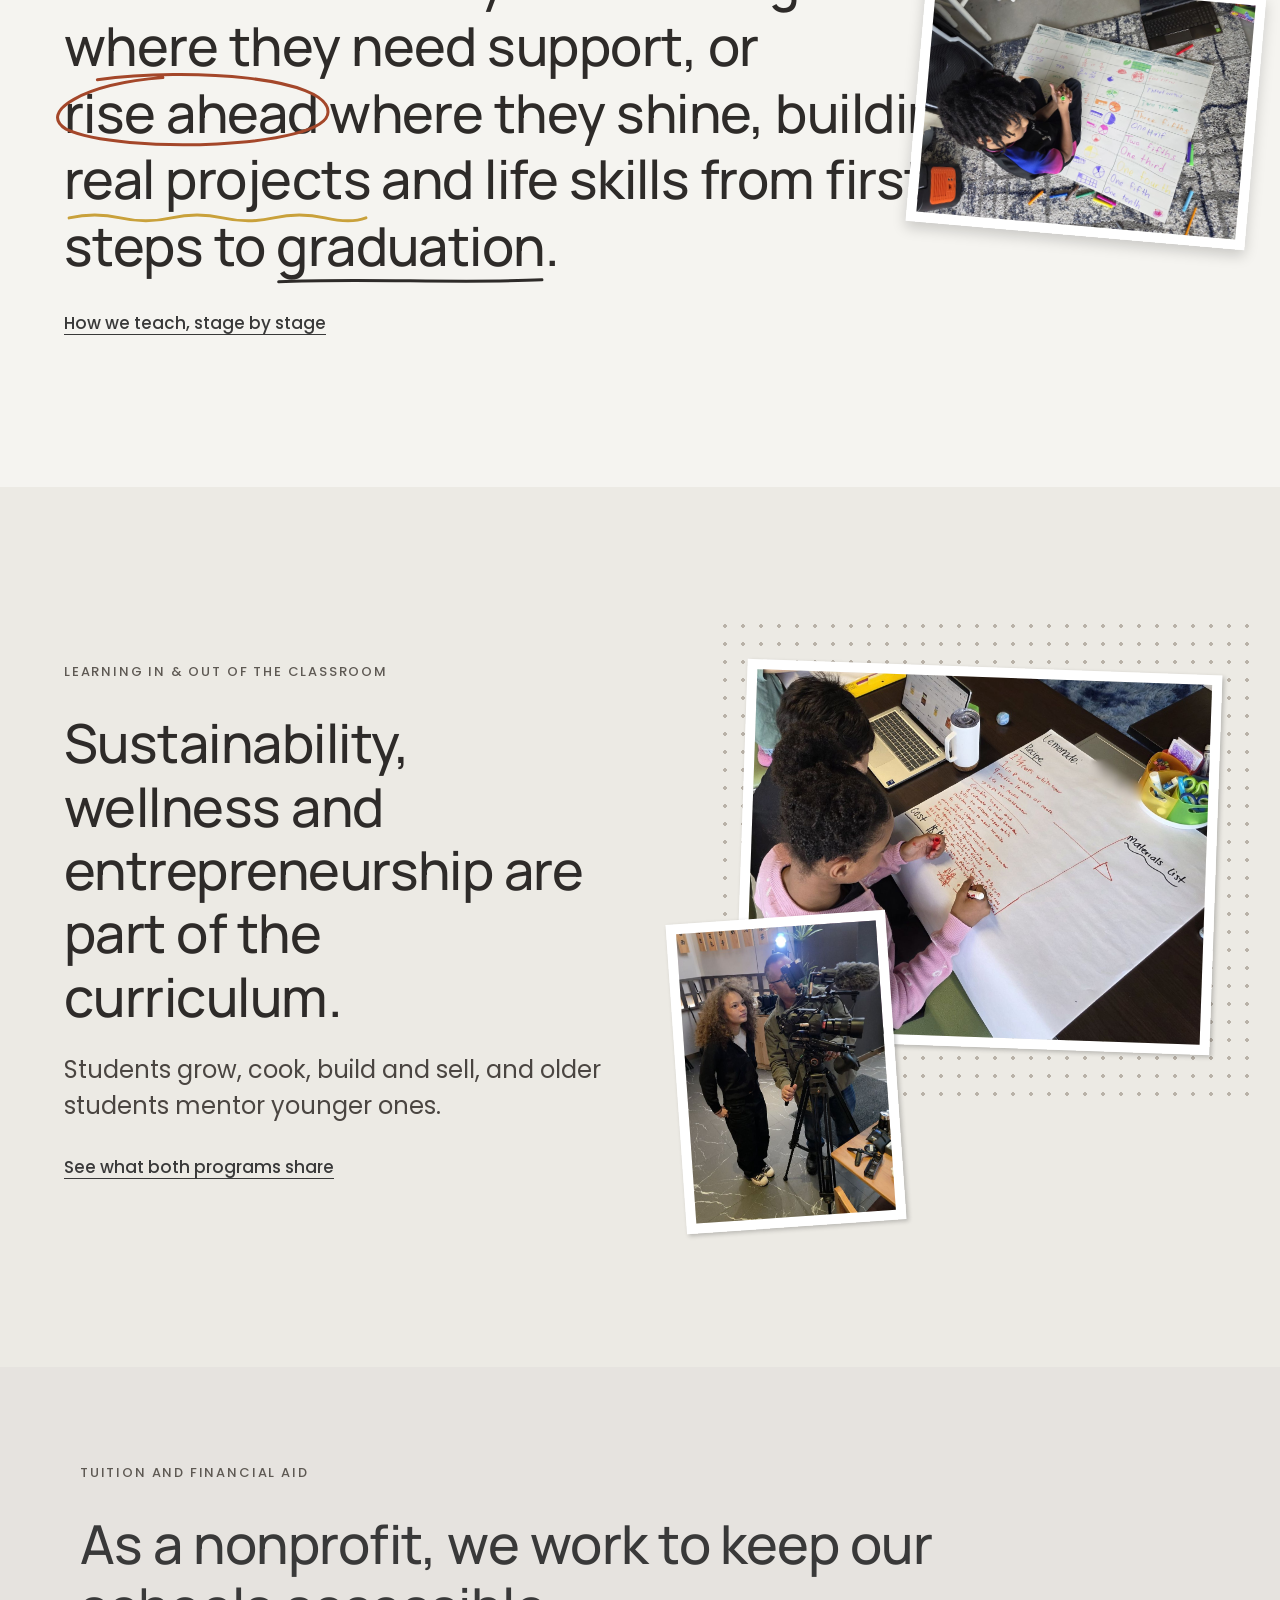
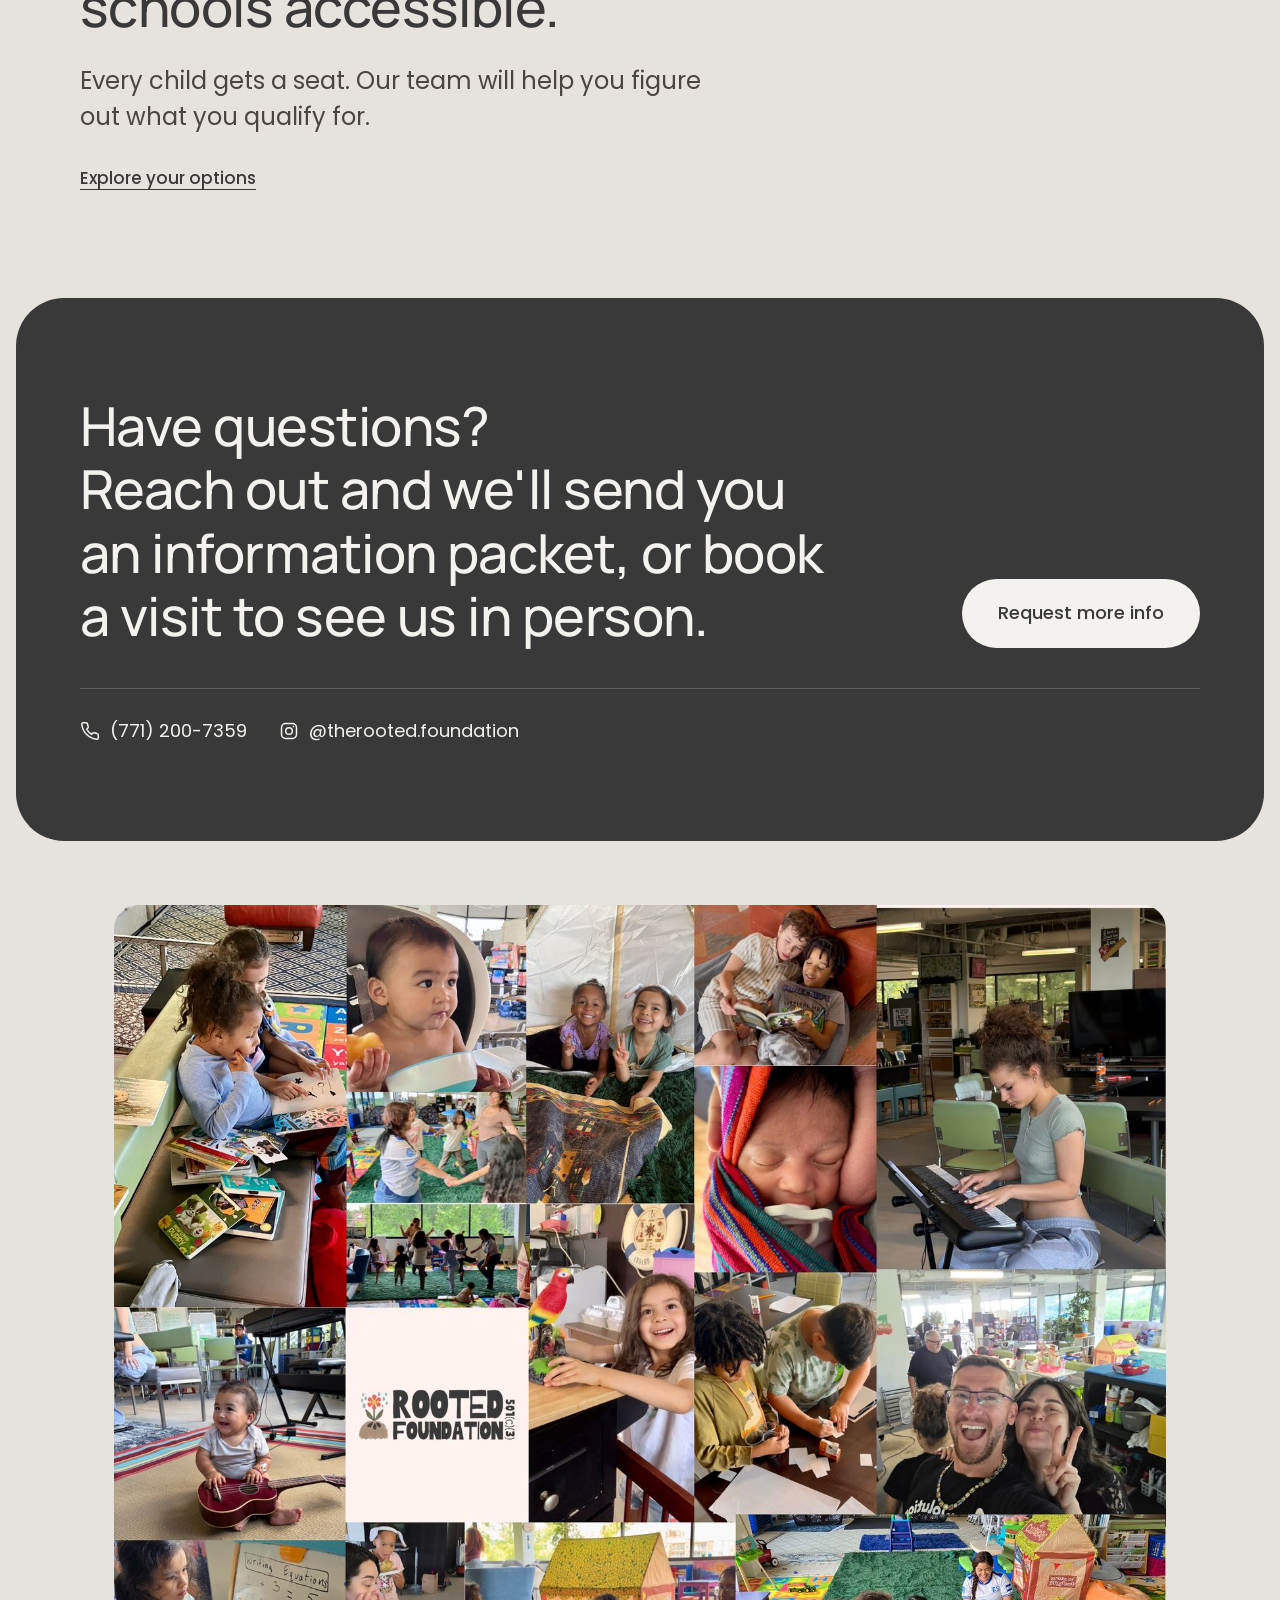
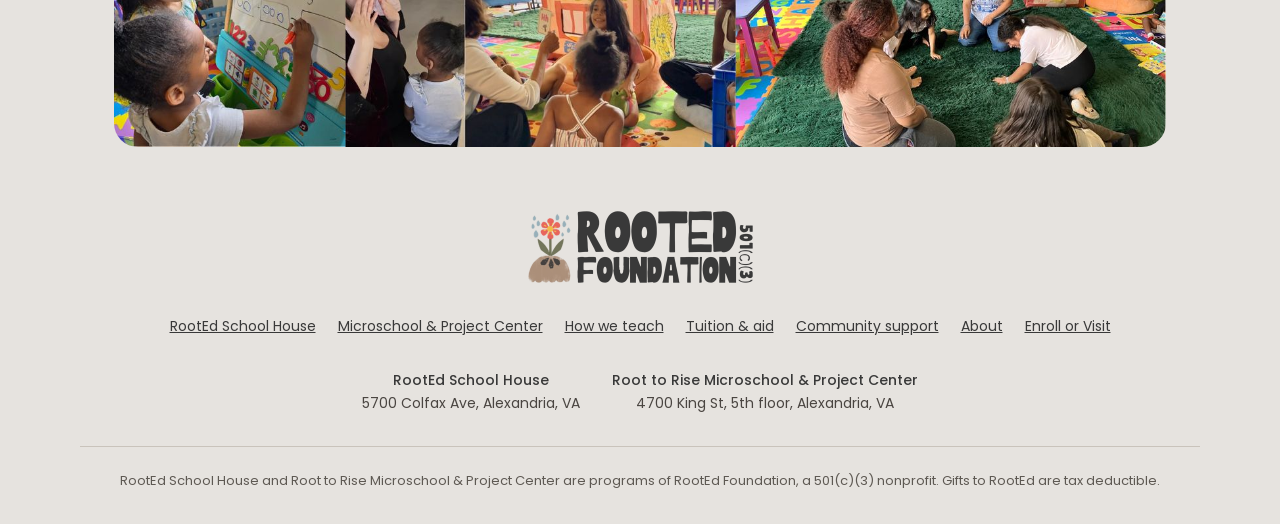
==== commit 4d1d7cf0: "Add Google Analytics tag to public pages and generate_lead event on /visit /register is left untagge" ====
--- a/index.html
+++ b/index.html
@@ -1,6 +1,13 @@
 <!doctype html>
 <html lang="en">
 <head>
+<!-- Google tag (Analytics) -->
+<script async src="https://www.googletagmanager.com/gtm.js?id=GTM-T46C59ZP"></script>
+<script>
+  window.dataLayer = window.dataLayer || [];
+  function gtag(){dataLayer.push(arguments);}
+  gtag('js', new Date());
+</script>
 <meta charset="utf-8">
 <meta name="viewport" content="width=device-width, initial-scale=1">
 <title>Nonprofit Daycare & Microschool in Alexandria, VA | RootEd Foundation</title>
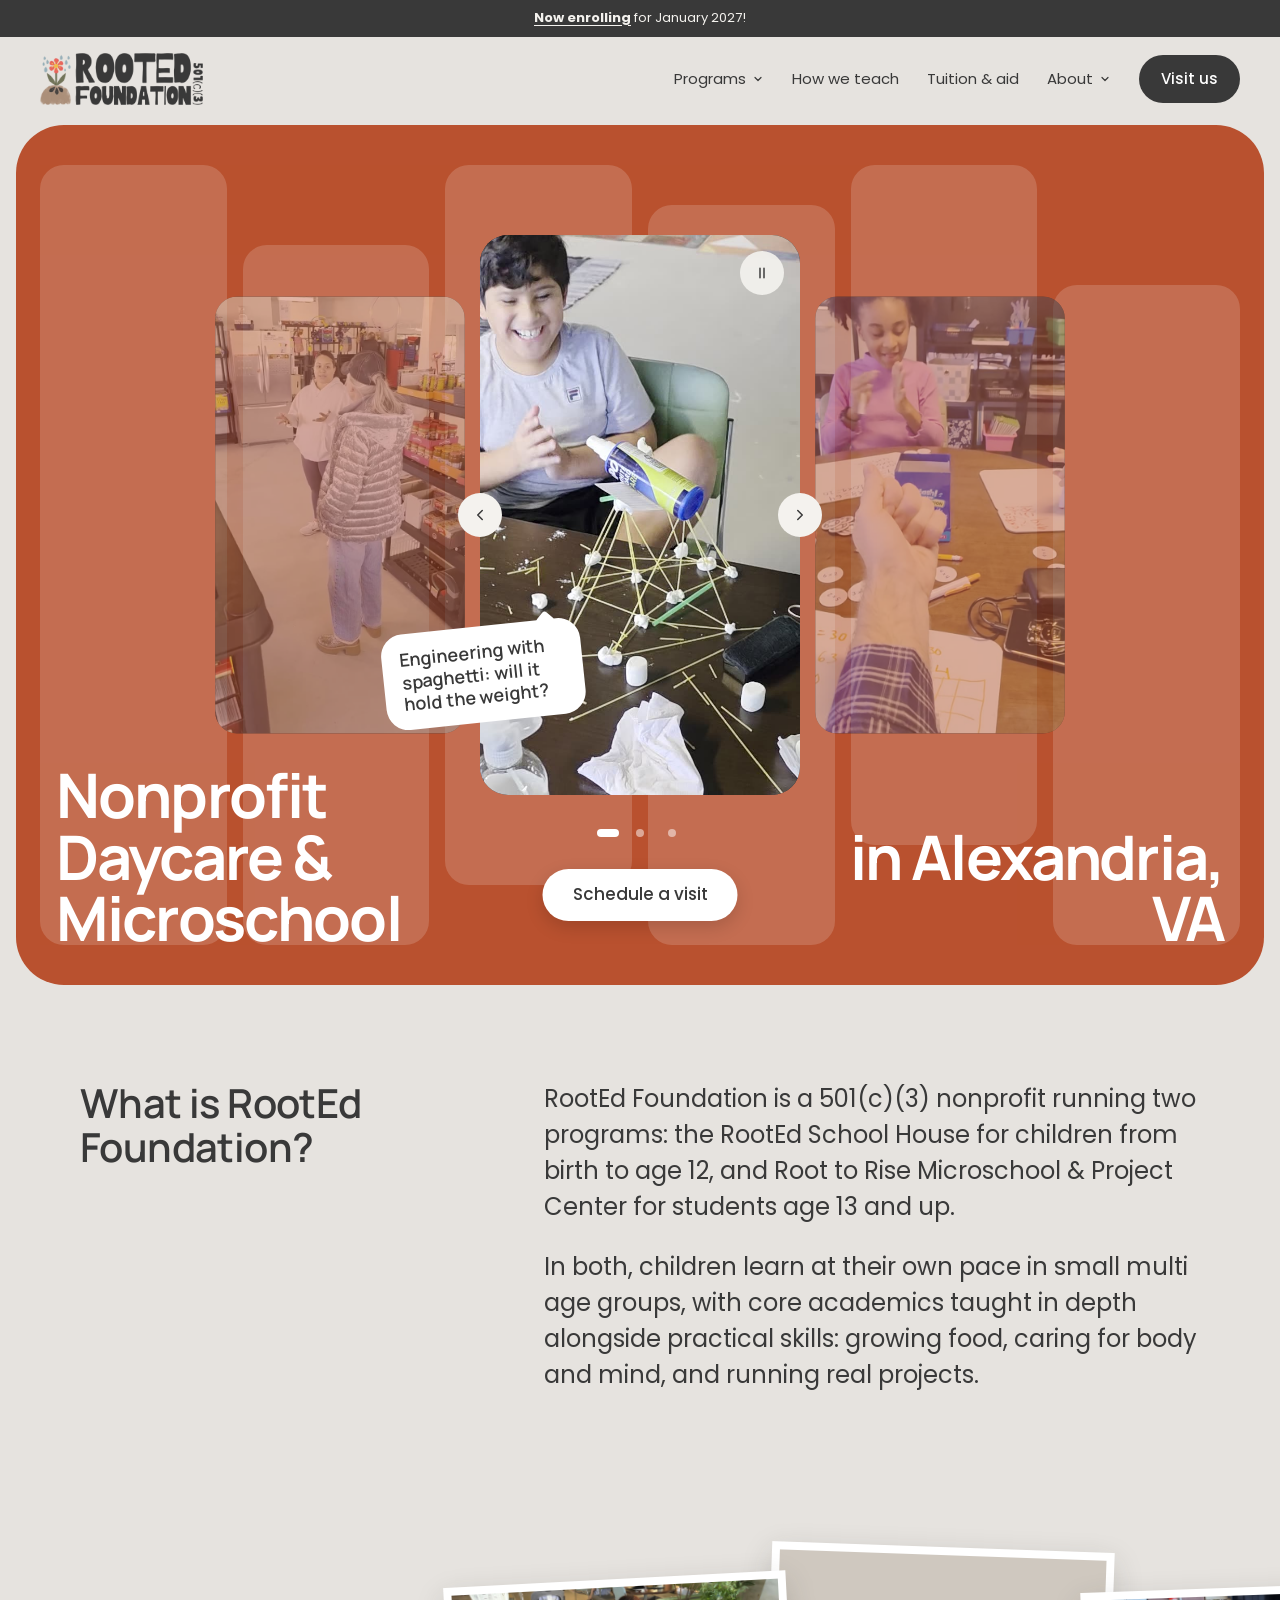
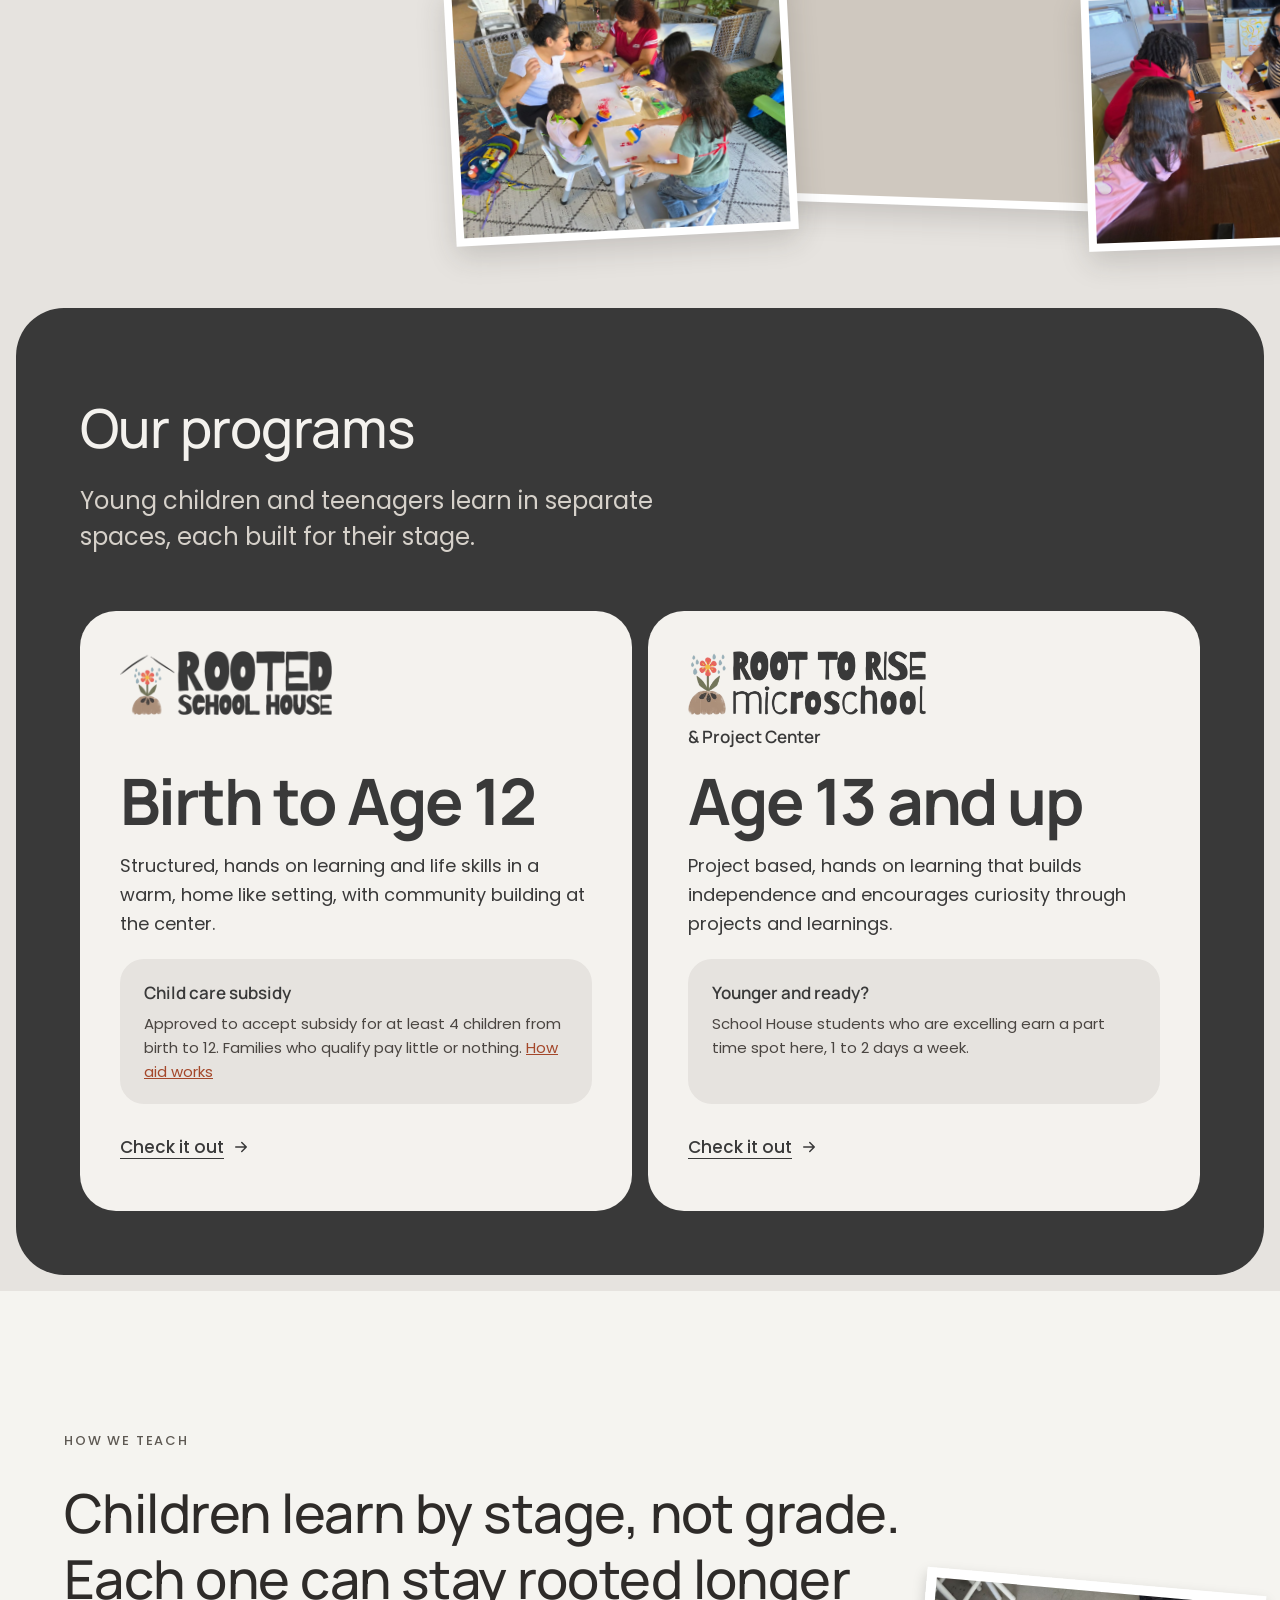
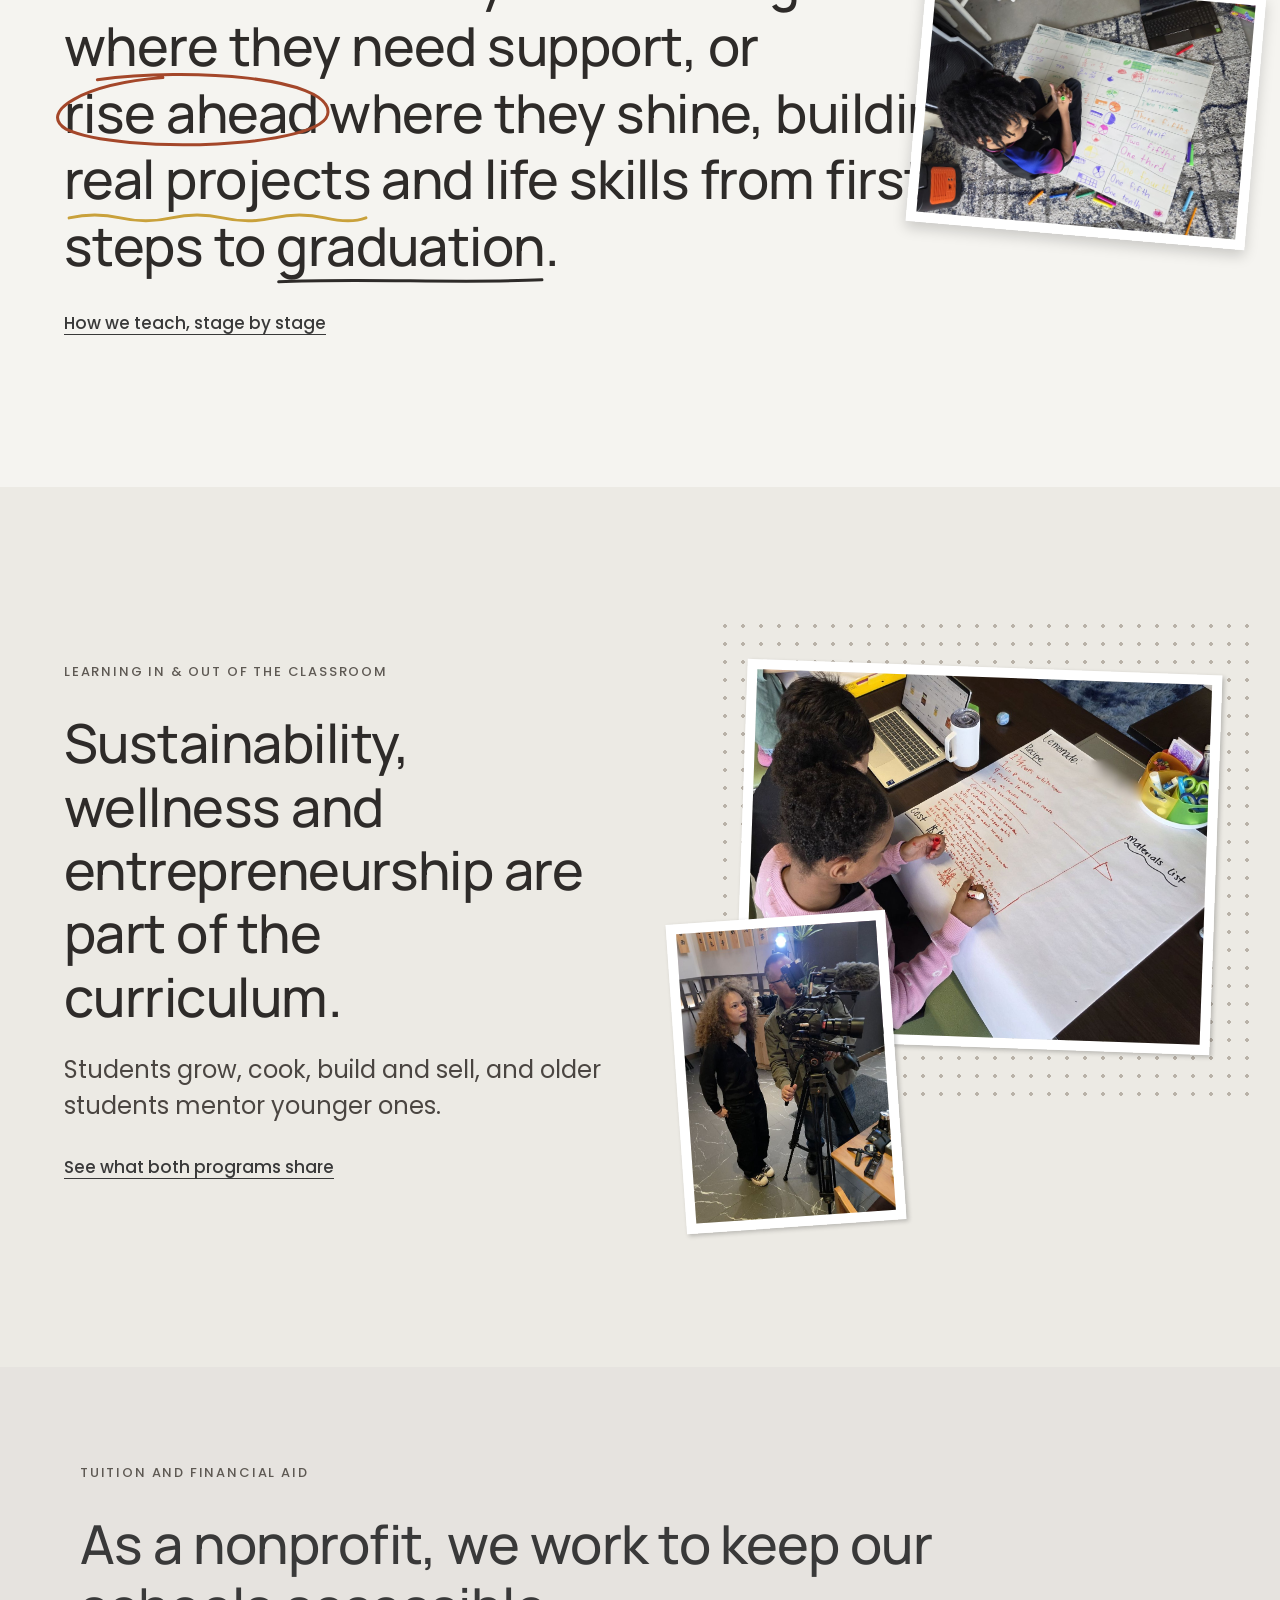
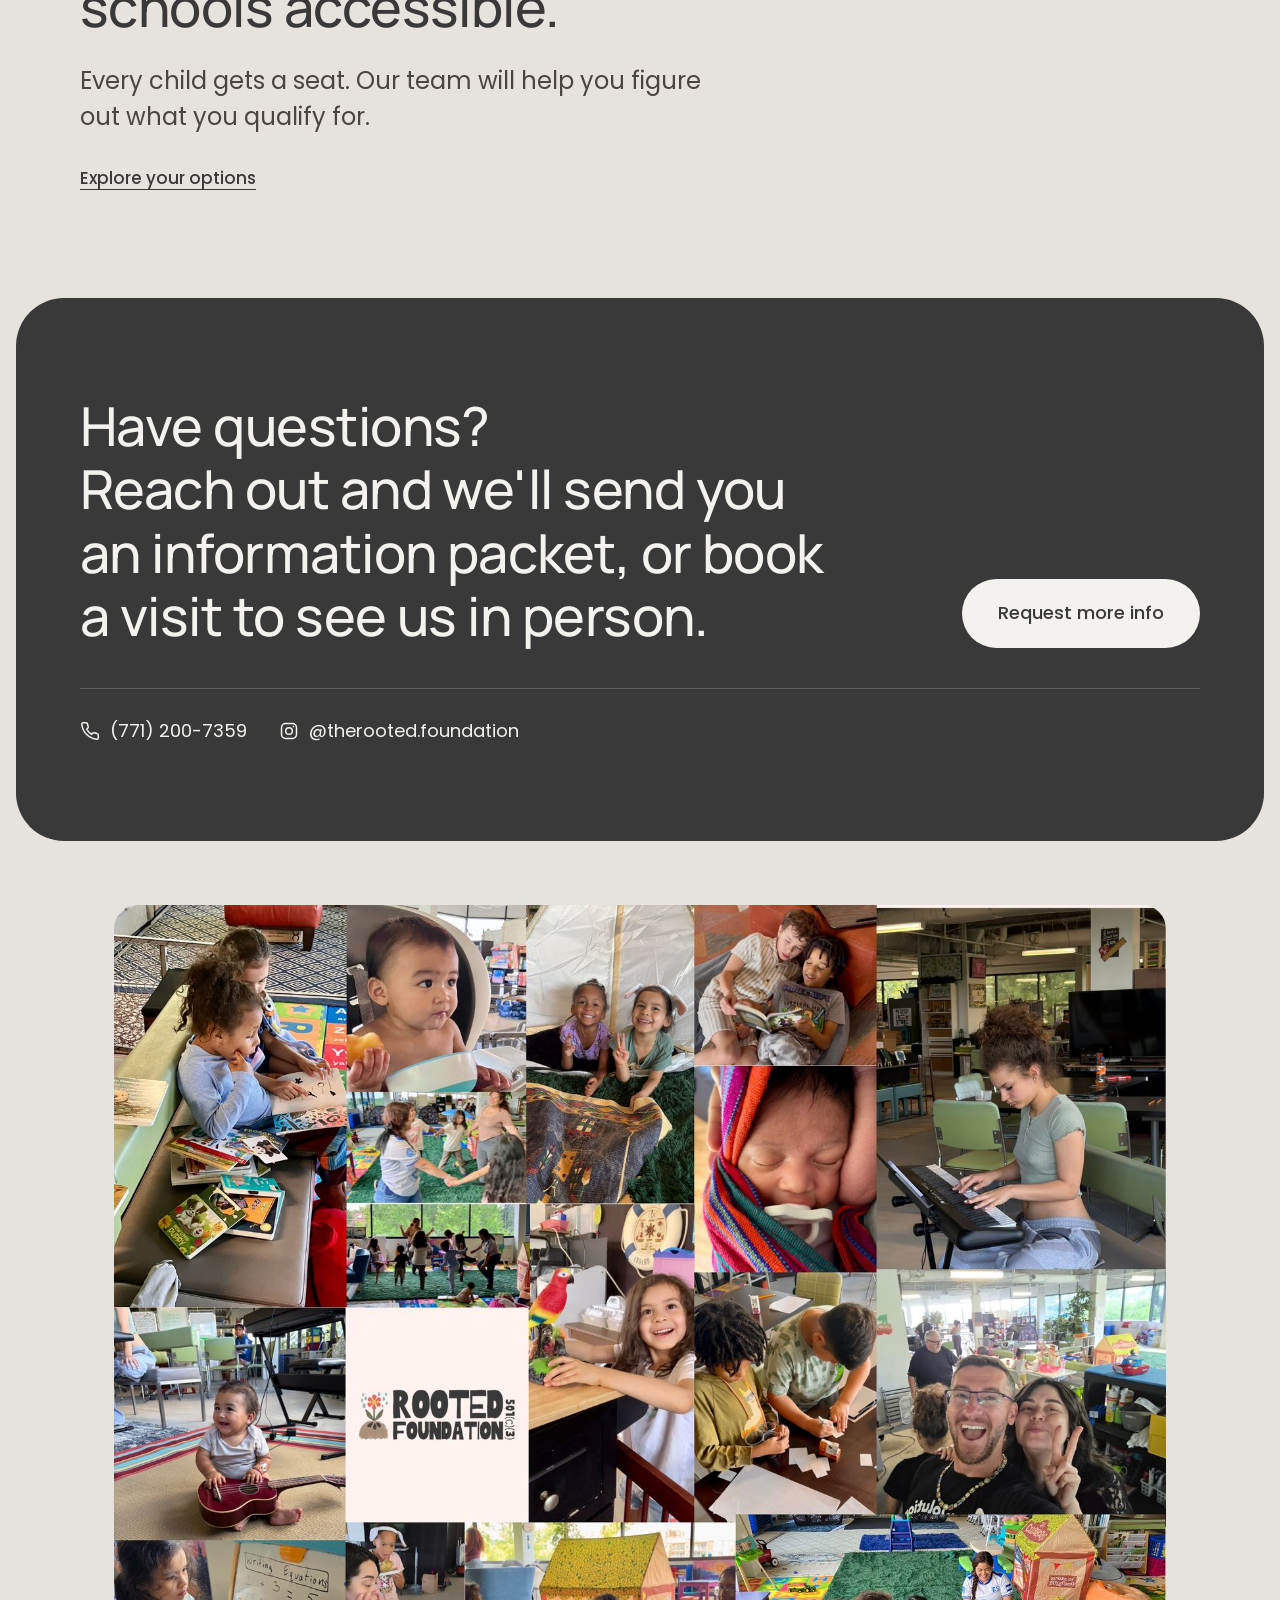
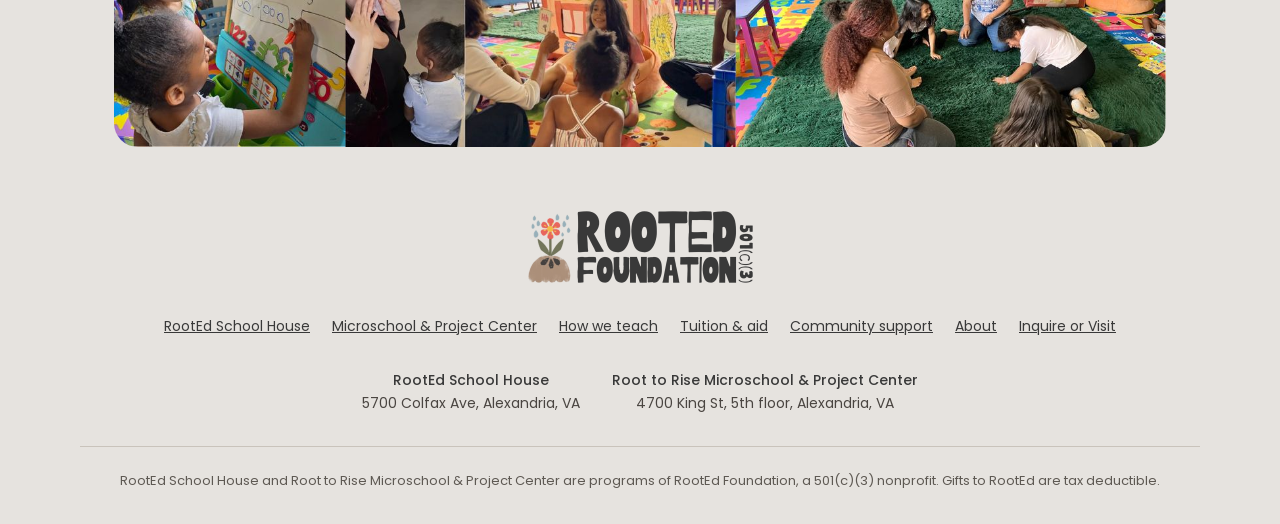
==== commit 55d815fd: "Rename Enroll or Visit buttons and footer links to Inquire or Visit Co-Authored-By: Claude Opus 5.5 " ====
--- a/index.html
+++ b/index.html
@@ -150,7 +150,7 @@
       <a href="/about/">About RootEd Foundation</a>
       <a href="/community/">Community support</a>
     </div>
-    <a class="btn" href="/visit">Enroll or Visit</a>
+    <a class="btn" href="/visit">Inquire or Visit</a>
   </div>
 </header>
 
@@ -289,7 +289,7 @@
     <a href="/tuition/">Tuition &amp; aid</a>
     <a href="/community/">Community support</a>
     <a href="/about/">About</a>
-    <a href="/visit">Enroll or Visit</a>
+    <a href="/visit">Inquire or Visit</a>
   </nav>
   <address>
     <span><strong>RootEd School House</strong>5700 Colfax Ave, Alexandria, VA</span>
